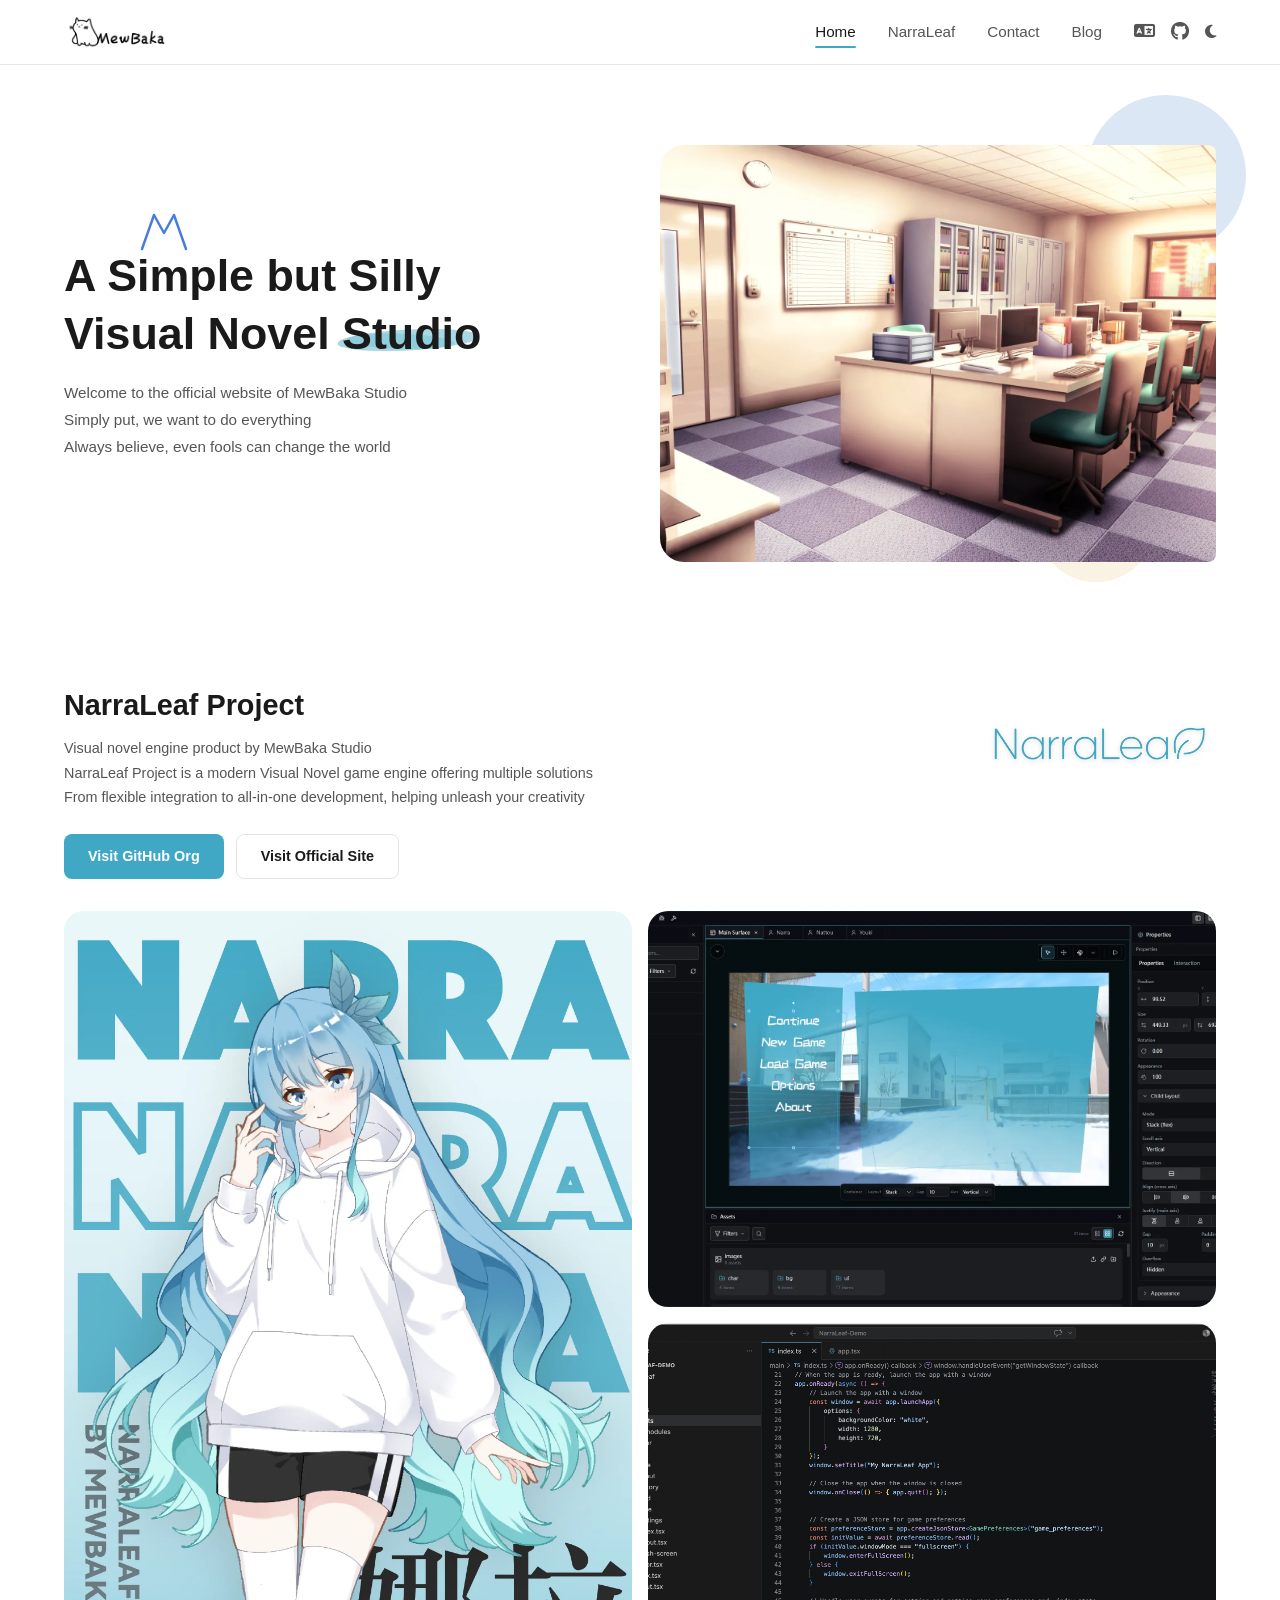
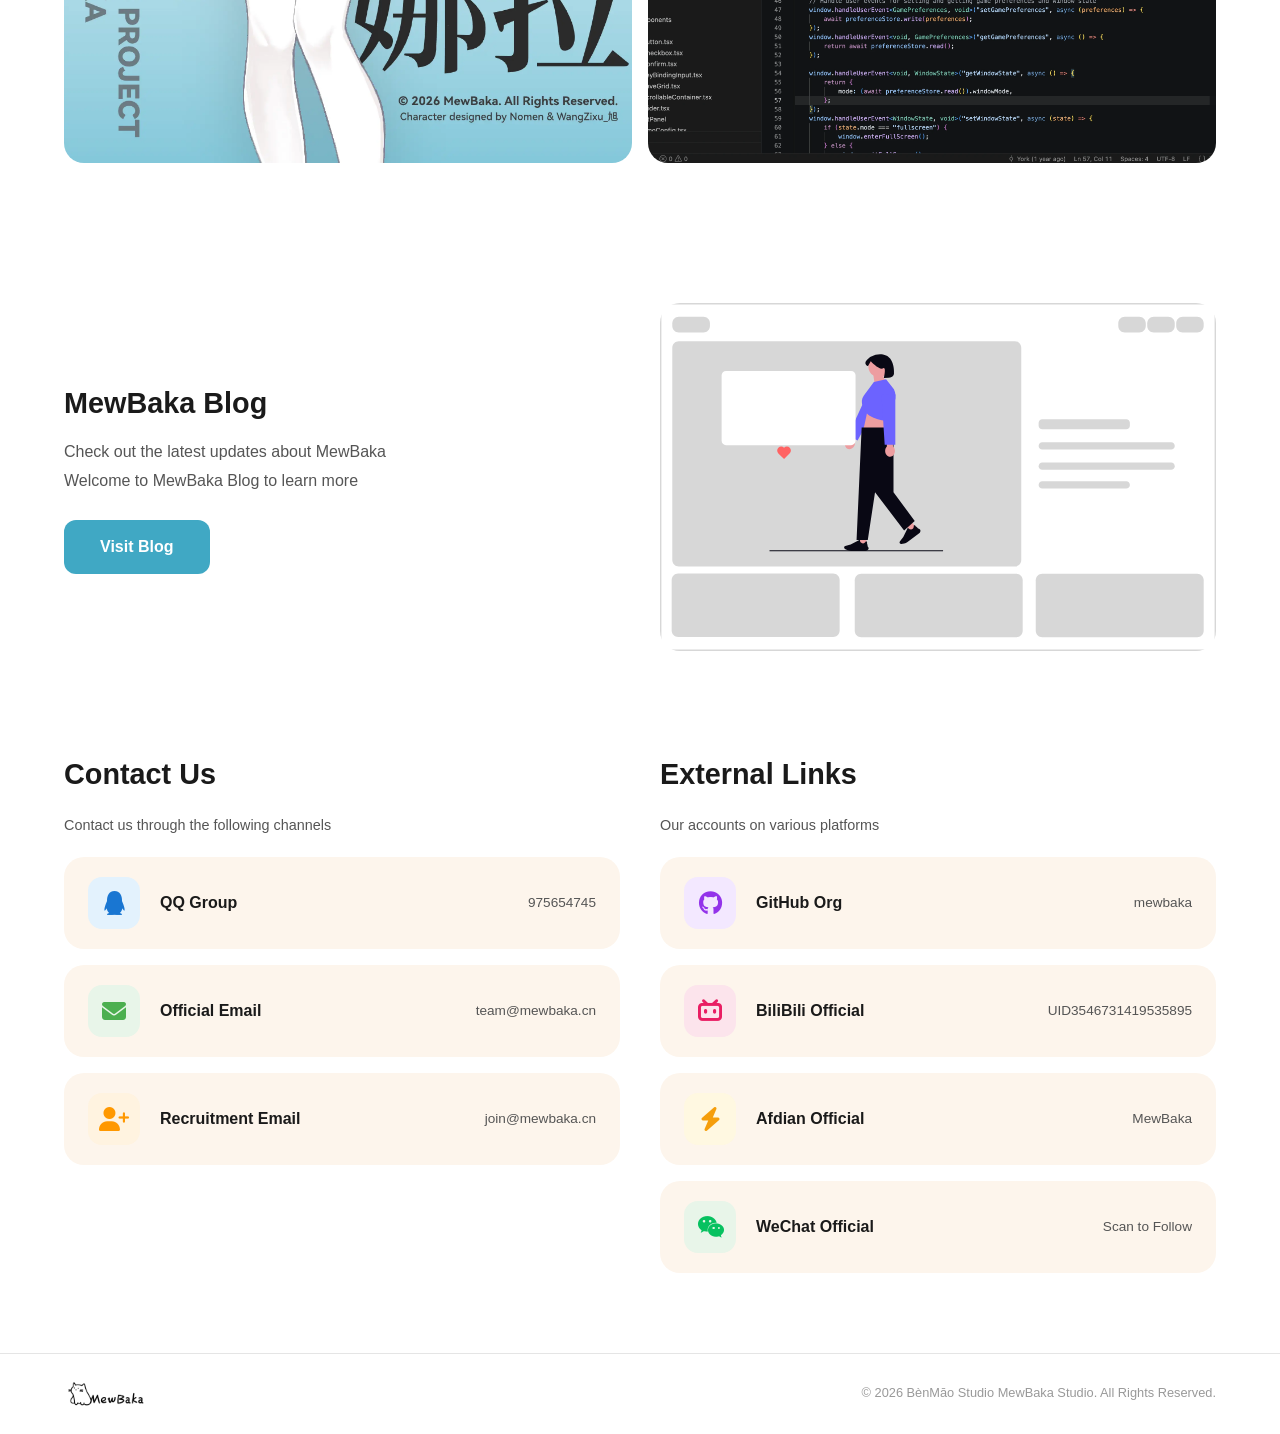
==== index.html @ 48786968 "New Version" ====
<!DOCTYPE html>
<html lang="zh-CN" data-theme="light">
<head>
  <meta charset="UTF-8" />
  <meta name="viewport" content="width=device-width, initial-scale=1.0" />
  <title>MewBaka 笨猫</title>
  <meta name="description" content="MewBaka 笨猫工作室官方网站 - 视觉小说游戏引擎 NarraLeaf Project 开发者，致力于创造有趣的视觉小说体验" />
  <meta name="keywords" content="MewBaka,笨猫,视觉小说,NarraLeaf,Visual Novel,游戏引擎,独立游戏" />
  <meta name="author" content="MewBaka" />
  <meta name="robots" content="index, follow" />
  <meta name="theme-color" content="#40A8C4" />
  <link rel="canonical" href="https://mewbaka.cn/" />
  <link rel="alternate" hreflang="zh-CN" href="https://mewbaka.cn/" />
  <link rel="alternate" hreflang="en" href="https://mewbaka.cn/en/" />
  <link rel="alternate" hreflang="ja" href="https://mewbaka.cn/ja/" />
  <link rel="alternate" hreflang="x-default" href="https://mewbaka.cn/" />
  <meta property="og:type" content="website" />
  <meta property="og:title" content="MewBaka 笨猫" />
  <meta property="og:description" content="MewBaka 笨猫工作室官方网站 - 视觉小说游戏引擎 NarraLeaf Project 开发者" />
  <meta property="og:url" content="https://mewbaka.cn/" />
  <meta property="og:site_name" content="MewBaka" />
  <meta property="og:locale" content="zh_CN" />
  <meta name="twitter:card" content="summary" />
  <meta name="twitter:title" content="MewBaka 笨猫" />
  <meta name="twitter:description" content="MewBaka 笨猫工作室官方网站 - 视觉小说游戏引擎 NarraLeaf Project 开发者" />
  <link rel="icon" href="favicon.ico" />
  <link rel="preload" href="assets/images/logo/dark.webp" as="image" />
  <link rel="stylesheet" href="https://cdnjs.cloudflare.com/ajax/libs/font-awesome/6.5.1/css/all.min.css" />
  <link href="https://fonts.cdnfonts.com/css/harmonyos-sans" rel="stylesheet" />
  <link rel="stylesheet" href="assets/css/style.css" />
  <script type="application/ld+json" id="ldJson">
  {
    "@context": "https://schema.org",
    "@type": "Organization",
    "name": "MewBaka 笨猫",
    "url": "https://mewbaka.cn",
    "logo": "https://mewbaka.cn/assets/images/logo/light.webp",
    "description": "视觉小说游戏引擎 NarraLeaf Project 开发者",
    "sameAs": [
      "https://github.com/mewbaka",
      "https://github.com/narraleaf",
      "https://space.bilibili.com/3546731419535895",
      "https://afdian.com/a/MewBaka"
    ]
  }
  </script>
</head>
<body>
<a href="#main" class="skip-link" data-i18n="skipLink">跳转到内容</a>

<header>
  <div class="container header-inner">
    <a href="/" class="logo">
      <img class="logo-img light-logo" src="assets/images/logo/dark.webp" alt="MewBaka Logo" />
      <img class="logo-img dark-logo" src="assets/images/logo/light.webp" alt="MewBaka Logo" />
    </a>
    <div class="header-right">
      <div class="nav-links" id="navLinks">
        <a href="#hero" class="active" data-i18n="navHome">主页</a>
        <a href="#narraleaf" data-i18n="navNarraLeaf">NarraLeaf</a>
        <a href="#contact" data-i18n="navContact">联系我们</a>
        <a href="https://blog.mewbaka.cn" target="_blank" rel="noopener noreferrer" data-i18n="navBlog">博客</a>
        <div class="nav-actions">
          <div class="lang-wrapper">
            <button class="lang-toggle" id="langToggle" data-i18n-aria="langLabel" aria-label="切换语言"><i class="fas fa-language"></i></button>
            <div class="lang-dropdown" id="langDropdown">
              <button data-lang="zh-CN" class="lang-option active">中文</button>
              <button data-lang="en" class="lang-option">English</button>
              <button data-lang="ja" class="lang-option">日本語</button>
            </div>
          </div>
          <a href="https://github.com/mewbaka" target="_blank" rel="noopener noreferrer" class="nav-icon" aria-label="GitHub"><i class="fab fa-github"></i></a>
          <button class="theme-toggle" id="themeToggle" data-i18n-aria="themeLabel" aria-label="切换主题">
            <i class="fas fa-moon"></i>
            <i class="fas fa-sun"></i>
          </button>
        </div>
      </div>
      <button class="hamburger" id="hamburger" data-i18n-aria="menuLabel" aria-label="菜单">
        <span></span><span></span><span></span>
      </button>
    </div>
  </div>
</header>

<main id="main">

<section class="hero" id="hero">
  <div class="container">
    <div class="hero-grid">
      <div class="hero-text">
        <h1 class="doodle" data-i18n="heroTitle">简单又笨蛋的<br/>视觉小说工作室</h1>
        <div class="doodle-deco">
          <span class="deco-zigzag"></span>
        </div>
        <p data-i18n="heroDesc">欢迎来到 MewBaka 笨猫 工作室的官方网站<br/>简单来讲，我们是一个什么都想做的工作室<br/>总要相信，笨蛋也能改变世界</p>
      </div>
      <div class="hero-image">
        <div class="hero-blob-blue"></div>
        <div class="hero-blob-beige"></div>
        <img src="assets/images/banner.webp" alt="MewBaka 工作室" fetchpriority="high" />
      </div>
    </div>
  </div>
</section>

<section class="narraleaf" id="narraleaf">
  <div class="container">
    <div class="section-header">
      <div class="section-header-text">
        <h2>NarraLeaf Project</h2>
        <p data-i18n="narraleafDesc">MewBaka 工作室旗下视觉小说引擎产品<br>NarraLeaf Project 是一款现代视觉小说（Visual Novel）游戏引擎，提供多种解决方案<br/>从灵活集成到一体化开发，帮助释放你的创造力</p>
      </div>
      <img src="assets/images/narraleaf/logo.webp" alt="NarraLeaf Logo" class="narraleaf-logo" />
    </div>
    <div class="btn-group">
      <a href="https://github.com/narraleaf" target="_blank" rel="noopener noreferrer" class="btn btn-primary" data-i18n="narraleafGitBtn"><i class="fab fa-github"></i> 前往 GitHub 组织</a>
      <a href="https://narraleaf.com" target="_blank" rel="noopener noreferrer" class="btn btn-outline" data-i18n="narraleafSiteBtn">前往官方网站</a>
    </div>
    <div class="narraleaf-grid">
      <div class="img-large">
        <img src="assets/images/narraleaf/img1.webp" alt="NarraLeaf 角色" loading="lazy" />
      </div>
      <div class="img-small">
        <img src="assets/images/narraleaf/img2.webp" alt="NarraLeaf 编辑器" loading="lazy" />
      </div>
      <div class="img-small">
        <img src="assets/images/narraleaf/img3.webp" alt="NarraLeaf Studio" loading="lazy" />
      </div>
    </div>
  </div>
</section>

<section class="blog" id="blog">
  <div class="container">
    <div class="blog-grid">
      <div class="blog-text">
        <h2>MewBaka Blog</h2>
        <p class="blog-desc" data-i18n="blogDesc">查看最新动态，了解 MewBaka 的事情<br/>欢迎访问 MewBaka Blog 查看更多</p>
        <a href="https://blog.mewbaka.cn" target="_blank" rel="noopener noreferrer" class="btn btn-primary blog-btn" data-i18n="blogBtn">前往 Blog</a>
      </div>
      <div class="blog-image">
        <img src="assets/images/blog.svg" alt="MewBaka Blog" loading="lazy" />
      </div>
    </div>
  </div>
</section>

<section class="contact-social" id="contact">
  <div class="container">
    <div class="cs-grid">
      <div class="cs-column">
        <h2 class="cs-heading" data-i18n="contactTitle">联系我们</h2>
        <p class="cs-sub" data-i18n="contactSub">通过以下渠道即可联系我们</p>
        <a href="https://qm.qq.com/q/kIqDMi6DTy" target="_blank" rel="noopener noreferrer" class="cs-card">
          <div class="cs-icon qq"><i class="fab fa-qq"></i></div>
          <div class="cs-info">
            <span class="cs-name" data-i18n="qqName">QQ 交流总群</span>
            <span class="cs-detail">975654745</span>
          </div>
        </a>
        <a href="mailto:team@mewbaka.cn" class="cs-card">
          <div class="cs-icon email"><i class="fas fa-envelope"></i></div>
          <div class="cs-info">
            <span class="cs-name" data-i18n="emailName">官方邮箱</span>
            <span class="cs-detail">team@mewbaka.cn</span>
          </div>
        </a>
        <a href="mailto:join@mewbaka.cn" class="cs-card">
          <div class="cs-icon recruit"><i class="fas fa-user-plus"></i></div>
          <div class="cs-info">
            <span class="cs-name" data-i18n="recruitName">招募联系邮箱</span>
            <span class="cs-detail">join@mewbaka.cn</span>
          </div>
        </a>
      </div>
      <div class="cs-column">
        <h2 class="cs-heading" data-i18n="externalTitle">外部链接</h2>
        <p class="cs-sub" data-i18n="externalSub">工作室在部分网站开设的账号</p>
        <a href="https://github.com/mewbaka" target="_blank" rel="noopener noreferrer" class="cs-card">
          <div class="cs-icon github"><i class="fab fa-github"></i></div>
          <div class="cs-info">
            <span class="cs-name" data-i18n="githubName">GitHub 组织</span>
            <span class="cs-detail">mewbaka</span>
          </div>
        </a>
        <a href="https://space.bilibili.com/3546731419535895" target="_blank" rel="noopener noreferrer" class="cs-card">
          <div class="cs-icon bilibili"><i class="fab fa-bilibili"></i></div>
          <div class="cs-info">
            <span class="cs-name" data-i18n="biliName">BiliBili 官方</span>
            <span class="cs-detail">UID3546731419535895</span>
          </div>
        </a>
        <a href="https://afdian.com/a/MewBaka" target="_blank" rel="noopener noreferrer" class="cs-card">
          <div class="cs-icon afdian"><i class="fas fa-bolt"></i></div>
          <div class="cs-info">
            <span class="cs-name" data-i18n="afdianName">爱发电官方</span>
            <span class="cs-detail">MewBaka</span>
          </div>
        </a>
        <div class="cs-card wechat-card" id="wechatCard">
          <div class="cs-icon wechat"><i class="fab fa-weixin"></i></div>
          <div class="cs-info">
            <span class="cs-name" data-i18n="wechatName">微信公众号</span>
            <span class="cs-detail" data-i18n="wechatSub">扫码关注</span>
          </div>
          <div class="wechat-popup" id="wechatPopup">
            <img src="assets/images/wechat.webp" alt="微信搜一搜 MewBaka笨猫" loading="lazy" />
          </div>
        </div>
      </div>
    </div>
  </div>
</section>

<button class="back-to-top" id="backToTop" data-i18n-aria="backTop" aria-label="回到顶部"><i class="fas fa-arrow-up"></i></button>

</main>

<footer>
  <div class="container footer-inner">
    <div class="footer-logo">
      <img class="light-logo" src="assets/images/logo/dark.webp" alt="MewBaka Logo" />
      <img class="dark-logo" src="assets/images/logo/light.webp" alt="MewBaka Logo" />
    </div>
    <div class="footer-copy" data-i18n="footerCopy">&copy; 2026 笨猫工作室 MewBaka Studio. All Rights Reserved.</div>
  </div>
</footer>

<script src="assets/js/main.js"></script>
</body>
</html>
---- assets/css/style.css ----
*,*::before,*::after{margin:0;padding:0;box-sizing:border-box}
:root{
  --primary:#40A8C4;
  --primary-hover:#3590A8;
  --text:#1a1a1a;
  --text-secondary:#555;
  --bg:#fff;
  --bg-light:#f8f8f8;
  --card-bg:#fdf5ec;
  --border:#e5e5e5;
  --header-bg:rgba(255,255,255,.92);
  --radius:12px;
  --radius-lg:20px;
  --max-w:1200px;
  --font-sans:'HarmonyOS Sans',-apple-system,BlinkMacSystemFont,"Segoe UI","Noto Sans SC","PingFang SC","Microsoft YaHei",sans-serif;
}
[data-theme="dark"]{
  --text:#e8e8e8;
  --text-secondary:#aaa;
  --bg:#111;
  --bg-light:#1a1a1a;
  --card-bg:#1e1e1e;
  --border:#333;
  --header-bg:rgba(17,17,17,.92);
  --primary:#5BBDD4;
  --primary-hover:#4AACC4;
}
html{scroll-behavior:smooth;font-size:16px}
@media(prefers-reduced-motion:reduce){html{scroll-behavior:auto}*{animation-duration:0.01ms!important;transition-duration:0.01ms!important}}
body{font-family:var(--font-sans);font-weight:400;color:var(--text);background:var(--bg);line-height:1.6;-webkit-font-smoothing:antialiased;overflow-x:hidden}
a{text-decoration:none;color:inherit}
img{max-width:100%;display:block}
h1,h2,h3{font-weight:700}
.container{max-width:var(--max-w);margin:0 auto;padding:0 24px}

/* ===== HEADER ===== */
header{position:sticky;top:0;z-index:100;background:var(--header-bg);backdrop-filter:blur(12px);border-bottom:1px solid var(--border)}
.header-inner{display:flex;align-items:center;justify-content:space-between;height:64px}
.logo{display:flex;align-items:center}
.logo img{height:40px;width:auto}
.header-right{display:flex;align-items:center;gap:24px}
.nav-links{display:flex;gap:32px;align-items:center}
.nav-links a{font-size:.95rem;font-weight:500;color:var(--text-secondary);transition:color .2s;position:relative}
.nav-links a:hover,.nav-links a.active{color:var(--text)}
.nav-links a.active::after{content:'';position:absolute;bottom:-4px;left:0;right:0;height:2px;background:var(--primary);border-radius:1px}
.nav-actions{display:flex;align-items:center;gap:16px}
.nav-actions .nav-icon{font-size:1.15rem;color:var(--text-secondary);transition:color .2s}
.nav-actions .nav-icon:hover{color:var(--text)}
.nav-actions .lang-toggle{padding:0;font-size:1.05rem;background:none;border:none;cursor:pointer;color:var(--text-secondary);transition:color .2s;line-height:1}
.nav-actions .lang-toggle:hover{color:var(--text)}
.lang-wrapper{position:relative}
.lang-dropdown{position:absolute;top:calc(100% + 8px);right:0;background:var(--bg);border:1px solid var(--border);border-radius:var(--radius);padding:4px;box-shadow:0 8px 24px rgba(0,0,0,.1);opacity:0;visibility:hidden;transform:translateY(4px);transition:opacity .2s,visibility .2s,transform .2s;z-index:50;min-width:120px}
.lang-dropdown.open{opacity:1;visibility:visible;transform:translateY(0)}
.lang-option{display:block;width:100%;padding:8px 16px;background:none;border:none;cursor:pointer;font-size:.85rem;font-weight:500;color:var(--text-secondary);text-align:left;border-radius:8px;transition:background .15s,color .15s;font-family:var(--font-sans)}
.lang-option:hover{background:var(--bg-light);color:var(--text)}
.lang-option.active{color:var(--text);font-weight:700}
.hamburger{display:none;background:none;border:none;cursor:pointer;padding:4px;flex-direction:column;gap:5px}
.hamburger span{display:block;width:22px;height:2px;background:var(--text);border-radius:2px;transition:transform .3s,opacity .3s}
.hamburger.active span:nth-child(1){transform:translateY(7px) rotate(45deg)}
.hamburger.active span:nth-child(2){opacity:0}
.hamburger.active span:nth-child(3){transform:translateY(-7px) rotate(-45deg)}

/* ===== HERO ===== */
.hero{padding:80px 0 60px;position:relative;overflow:visible}
.hero-grid{display:grid;grid-template-columns:1fr 1fr;gap:40px;align-items:center}
.hero-text{position:relative}
.hero-text h1{font-size:2.8rem;line-height:1.3;font-weight:900;margin-bottom:16px}
.hero-text h1.doodle{position:relative;display:inline-block;z-index:1}
.hero-text h1.doodle::before{content:'';position:absolute;right:0;bottom:2%;width:35%;height:35%;background:url("data:image/svg+xml,%3Csvg xmlns='http://www.w3.org/2000/svg' viewBox='0 0 300 60'%3E%3Cellipse cx='150' cy='30' rx='145' ry='22' fill='%2340A8C4' opacity='.45' transform='rotate(-3 150 30)'/%3E%3Cellipse cx='135' cy='33' rx='110' ry='16' fill='%2340A8C4' opacity='.25' transform='rotate(2 135 33)'/%3E%3C/svg%3E") no-repeat;background-size:100% 100%;z-index:-1}

.doodle-deco{position:absolute;top:0;left:0;width:100%;height:100%;pointer-events:none;z-index:0}
.deco-zigzag{position:absolute;top:-35px;left:70px;width:60px;height:40px;background:url("data:image/svg+xml,%3Csvg xmlns='http://www.w3.org/2000/svg' viewBox='0 0 60 40'%3E%3Cpath d='M8 38L20 4L30 22L40 4L52 38' fill='none' stroke='%234A7DDB' stroke-width='2.5' stroke-linecap='round' stroke-linejoin='round'/%3E%3C/svg%3E") no-repeat center;background-size:contain}
.hero-text p{color:var(--text-secondary);font-size:.95rem;line-height:1.8;font-weight:400}
.hero-image{position:relative}
.hero-image img{width:100%;border-radius:24px 8px 8px 24px;object-fit:cover;aspect-ratio:4/3;transition:transform .4s ease}
.hero-image:hover img{transform:scale(1.03)}
.hero-blob-blue{position:absolute;width:160px;height:160px;background:#C5D8F0;border-radius:50%;top:-50px;right:-30px;opacity:.6;z-index:-1}
.hero-blob-beige{position:absolute;width:120px;height:120px;background:#F5E6C8;border-radius:50%;bottom:-20px;right:60px;opacity:.5;z-index:-1}

/* ===== NARRALEAF SECTION ===== */
.narraleaf{padding:60px 0 80px}
.section-header{display:flex;align-items:center;justify-content:space-between;margin-bottom:24px;flex-wrap:wrap;gap:16px}
.section-header-text h2{font-size:1.8rem;font-weight:900;margin-bottom:8px}
.section-header-text p{color:var(--text-secondary);font-size:.9rem;max-width:680px;line-height:1.7}
.narraleaf-logo{height:64px;object-fit:contain;transition:transform .3s ease}
.narraleaf-logo:hover{transform:scale(1.08)}
.btn-group{display:flex;gap:12px;margin-bottom:32px;flex-wrap:wrap}
.btn{display:inline-flex;align-items:center;gap:8px;padding:10px 24px;border-radius:8px;font-size:.9rem;font-weight:700;transition:all .2s;cursor:pointer;border:none}
.btn-primary{background:var(--primary);color:#fff}
.btn-primary:hover{background:var(--primary-hover)}
.btn-outline{background:transparent;color:var(--text);border:1.5px solid var(--border)}
.btn-outline:hover{border-color:#999}

.narraleaf-grid{display:grid;grid-template-columns:1fr 1fr;grid-template-rows:auto auto;gap:16px}
.narraleaf-grid .img-large{grid-row:1/3;border-radius:var(--radius-lg);overflow:hidden}
.narraleaf-grid .img-large img{width:100%;height:100%;object-fit:cover;transition:transform .4s ease}
.narraleaf-grid .img-large:hover img{transform:scale(1.05)}
.narraleaf-grid .img-small{border-radius:var(--radius-lg);overflow:hidden}
.narraleaf-grid .img-small img{width:100%;height:100%;object-fit:cover;transition:transform .4s ease}
.narraleaf-grid .img-small:hover img{transform:scale(1.05)}

/* ===== BLOG SECTION ===== */
.blog{padding:60px 0}
.blog-grid{display:grid;grid-template-columns:1fr 1fr;gap:40px;align-items:center}
.blog-text{padding-right:40px}
.blog-text h2{font-size:1.8rem;font-weight:900;margin-bottom:12px}
.blog-desc{color:var(--text-secondary);font-size:1rem;line-height:1.8;margin-bottom:24px}
.blog-btn{padding:14px 36px;font-size:1rem;border-radius:12px}
.blog-image img{width:100%;border-radius:var(--radius-lg)}

/* ===== CONTACT & SOCIAL SECTION ===== */
.contact-social{padding:40px 0 80px}
.cs-grid{display:grid;grid-template-columns:1fr 1fr;gap:40px}
.cs-column{display:flex;flex-direction:column;gap:16px}
.cs-heading{font-size:1.8rem;font-weight:900}
.cs-sub{color:var(--text-secondary);font-size:.9rem;margin-bottom:4px}
.cs-card{display:flex;align-items:center;gap:20px;background:var(--card-bg);border-radius:var(--radius-lg);padding:20px 24px;transition:transform .2s,box-shadow .2s;cursor:pointer}
.cs-card:hover{transform:translateY(-2px);box-shadow:0 6px 20px rgba(0,0,0,.06)}
.cs-icon{width:52px;height:52px;border-radius:14px;display:flex;align-items:center;justify-content:center;font-size:1.5rem;flex-shrink:0;transition:transform .3s ease}
.cs-card:hover .cs-icon{transform:scale(1.1) rotate(-5deg)}
.cs-icon.qq{background:#e3f2fd;color:#1976d2}
.cs-icon.email{background:#e8f5e9;color:#4caf50}
.cs-icon.recruit{background:#fff3e0;color:#ff9800}
.cs-icon.github{background:#f3e8ff;color:#9333ea}
.cs-icon.bilibili{background:#fce4ec;color:#e91e63}
.cs-icon.afdian{background:#fff8e1;color:#f59e0b}
.cs-info{display:flex;align-items:center;justify-content:space-between;flex:1;min-width:0}
.cs-name{font-size:1rem;font-weight:700;white-space:nowrap}
.cs-detail{font-size:.85rem;color:var(--text-secondary);white-space:nowrap}
.wechat-card{position:relative;cursor:pointer}
.cs-icon.wechat{background:#e8f5e9;color:#07c160}
.wechat-popup{position:absolute;bottom:calc(100% + 12px);right:0;width:100%;border-radius:var(--radius);overflow:hidden;box-shadow:0 8px 24px rgba(0,0,0,.15);opacity:0;visibility:hidden;transform:translateY(8px);transition:opacity .25s,visibility .25s,transform .25s;pointer-events:none;z-index:10}
.wechat-popup img{width:100%;display:block}
.wechat-card:hover .wechat-popup{opacity:1;visibility:visible;transform:translateY(0)}
.wechat-card.popup-open .wechat-popup{opacity:1;visibility:visible;transform:translateY(0);pointer-events:auto}

/* ===== FOOTER ===== */
footer{border-top:1px solid var(--border);padding:24px 0}
.footer-inner{display:flex;align-items:center;justify-content:space-between}
.footer-logo{display:flex;align-items:center;font-weight:700}
.footer-logo img{height:32px;width:auto}
.footer-copy{font-size:.8rem;color:#999}

/* ===== LOGO THEME SWITCH ===== */
.light-logo{display:block}
.dark-logo{display:none}
[data-theme="dark"] .light-logo{display:none}
[data-theme="dark"] .dark-logo{display:block}

/* ===== THEME TOGGLE ===== */
.theme-toggle{background:none;border:none;cursor:pointer;padding:0;font-size:.95rem;color:var(--text-secondary);transition:color .2s;line-height:1}
.theme-toggle:hover{color:var(--text)}
.theme-toggle .fa-sun{display:none}
[data-theme="dark"] .theme-toggle .fa-moon{display:none}
[data-theme="dark"] .theme-toggle .fa-sun{display:inline}

/* ===== RESPONSIVE ===== */
@media(max-width:768px){
  .hero-grid{grid-template-columns:1fr;text-align:center}
  .hero-text h1{font-size:2rem}
  .hero-blob-blue,.hero-blob-beige{display:none}
  .hero-text h1.doodle::before,.doodle-deco{display:none}
  .section-header{flex-direction:column}
  .narraleaf-logo{order:-1;align-self:flex-start}
  .narraleaf-grid{grid-template-columns:1fr}
  .narraleaf-grid .img-large{grid-row:auto}
  .blog-grid{grid-template-columns:1fr}
  .blog-text{padding-right:0;text-align:center}
  .blog-btn{margin:0 auto}
  .blog-image{order:-1}
  .cs-grid{grid-template-columns:1fr}
  .header-inner{height:56px}
  .logo img{height:28px}
  .hamburger{display:flex}
  .nav-links{display:none;position:absolute;top:56px;left:0;right:0;flex-direction:column;gap:0;background:var(--header-bg);backdrop-filter:blur(12px);border-bottom:1px solid var(--border);padding:8px 0}
  .nav-links.open{display:flex}
  .nav-links a{padding:12px 24px;font-size:.95rem;border-bottom:1px solid var(--border)}
  .nav-links a:last-of-type{border-bottom:none}
  .nav-links a.active::after{display:none}
  .nav-actions{padding:8px 24px 4px;gap:16px;justify-content:flex-start}
  .nav-actions .nav-icon{font-size:1.3rem}
  .nav-actions .theme-toggle{font-size:1.1rem}
  .nav-actions .lang-toggle{font-size:1.2rem}
  .logo img{height:36px}
  .footer-inner{flex-direction:column;gap:12px;text-align:center}
  .footer-logo{justify-content:center}
}
@media(max-width:480px){
  .hero-text h1{font-size:1.6rem}
  .header-inner{padding:0 12px}
  .container{padding:0 12px}
  .cs-card{padding:16px}
  .cs-icon{width:44px;height:44px;font-size:1.3rem}
}

/* ===== THEME TRANSITION ===== */
body,.header-inner,.card,.btn,.nav-links a,.theme-toggle{transition:background .3s,color .3s,border-color .3s,box-shadow .3s}

/* ===== SELECTION ===== */
::selection{background:rgba(64,168,196,.25);color:inherit}

/* ===== SKIP LINK ===== */
.skip-link{position:absolute;top:-100%;left:16px;background:var(--primary);color:#fff;padding:8px 16px;border-radius:0 0 8px 8px;font-size:.85rem;font-weight:600;z-index:999;transition:top .2s}
.skip-link:focus{top:0}

/* ===== BACK TO TOP ===== */
.back-to-top{position:fixed;bottom:32px;right:32px;width:44px;height:44px;border-radius:50%;background:var(--primary);color:#fff;border:none;cursor:pointer;font-size:1rem;display:flex;align-items:center;justify-content:center;opacity:0;visibility:hidden;transform:translateY(12px);transition:opacity .3s,visibility .3s,transform .3s,background .2s;z-index:90;box-shadow:0 4px 12px rgba(0,0,0,.15)}
.back-to-top.visible{opacity:1;visibility:visible;transform:translateY(0)}
.back-to-top:hover{background:var(--primary-hover)}
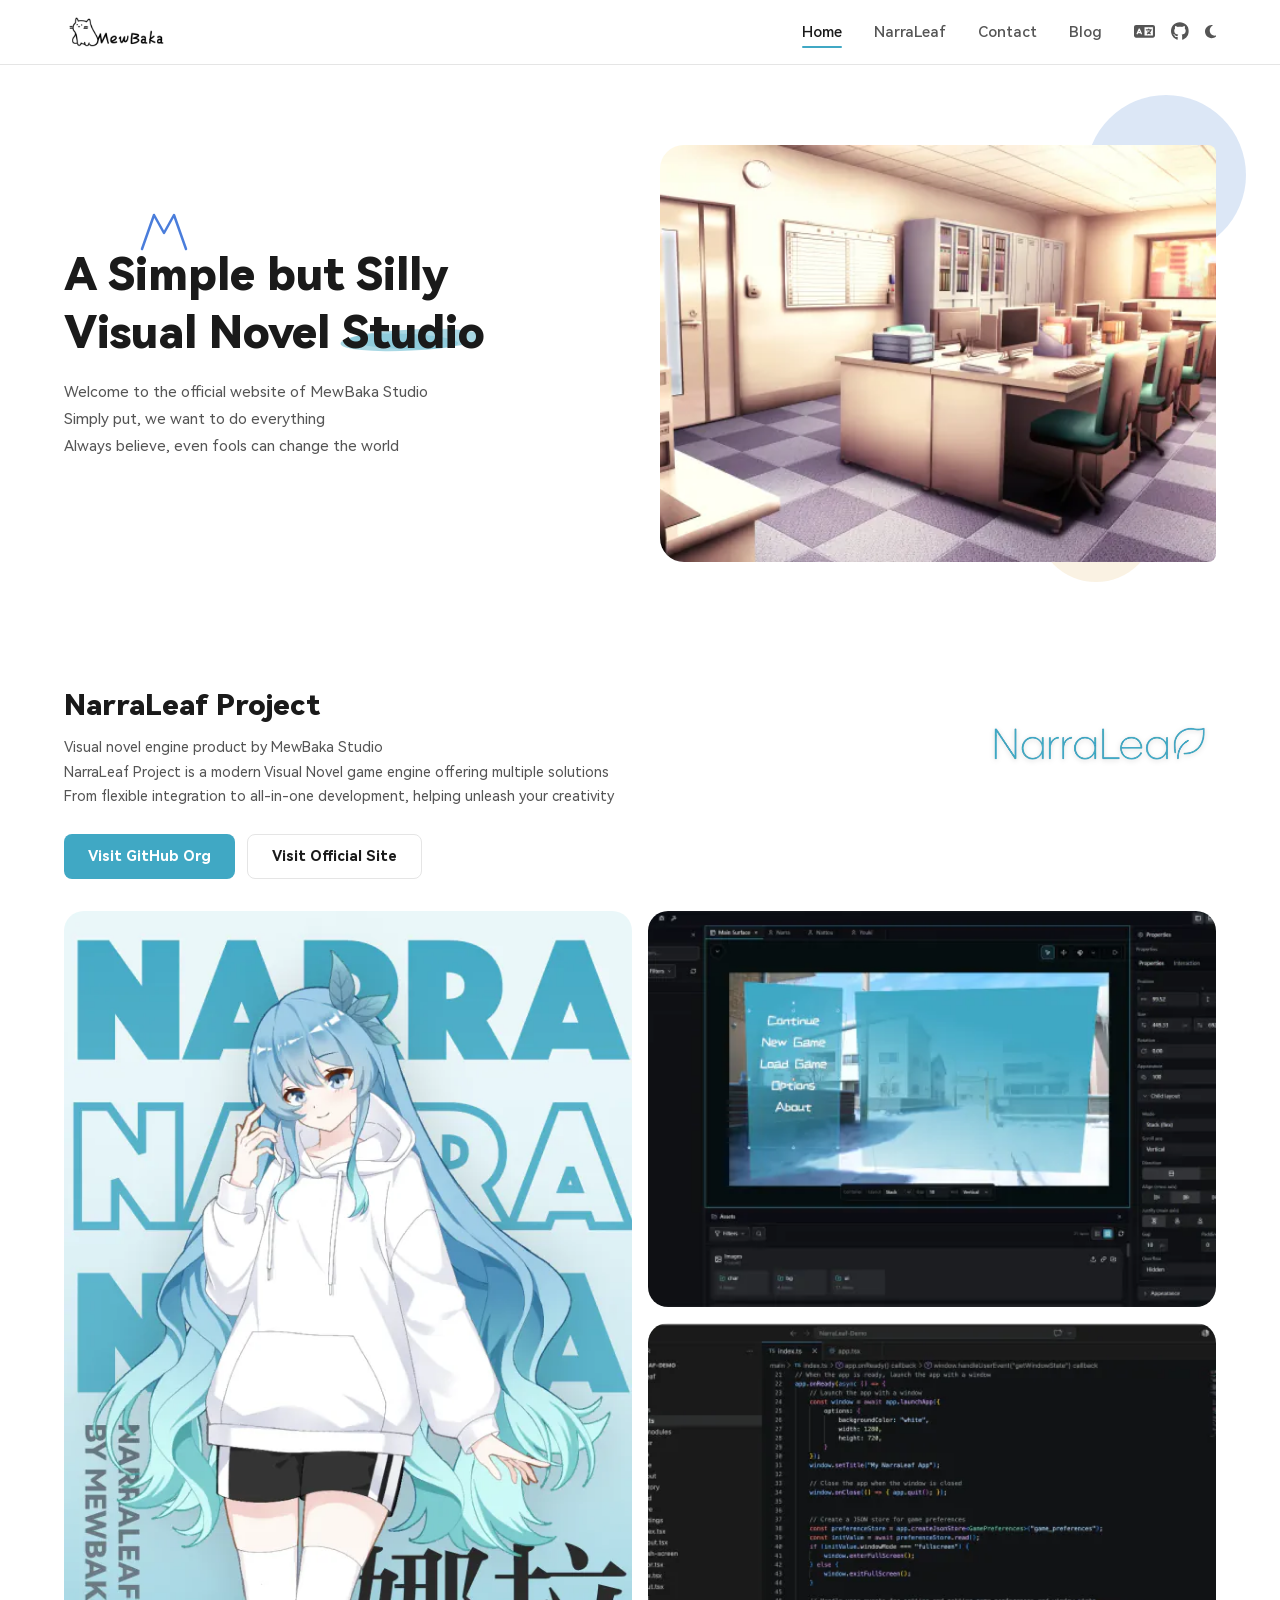
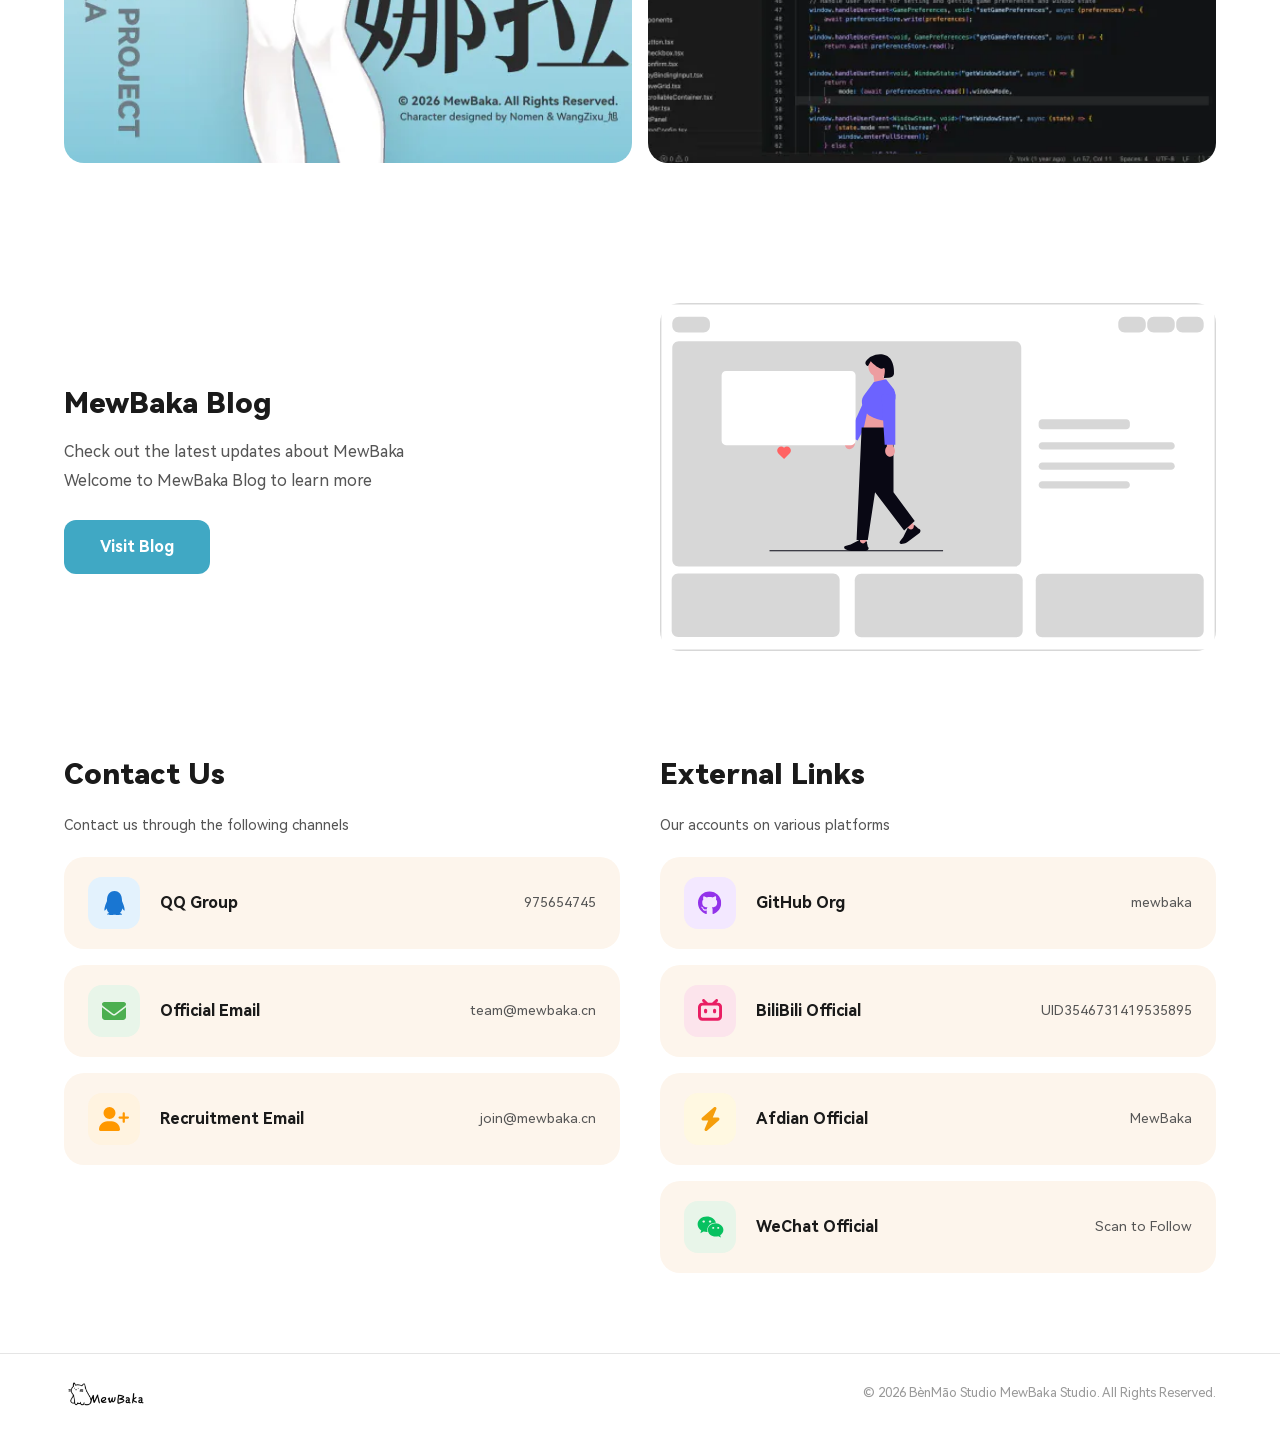
==== commit d791ea5c: "Optimize page load performance 移除全部第三方资源，页面现在只从自己的域名加载。  字体与图标： - Font Awesome 整包（19.3 KB CSS + 269 " ====
--- a/index.html
+++ b/index.html
@@ -9,6 +9,7 @@
   <meta name="author" content="MewBaka" />
   <meta name="robots" content="index, follow" />
   <meta name="theme-color" content="#40A8C4" />
+  <meta name="color-scheme" content="light dark" />
   <link rel="canonical" href="https://mewbaka.cn/" />
   <link rel="alternate" hreflang="zh-CN" href="https://mewbaka.cn/" />
   <link rel="alternate" hreflang="en" href="https://mewbaka.cn/en/" />
@@ -24,10 +25,23 @@
   <meta name="twitter:title" content="MewBaka 笨猫" />
   <meta name="twitter:description" content="MewBaka 笨猫工作室官方网站 - 视觉小说游戏引擎 NarraLeaf Project 开发者" />
   <link rel="icon" href="favicon.ico" />
-  <link rel="preload" href="assets/images/logo/dark.webp" as="image" />
-  <link rel="stylesheet" href="https://cdnjs.cloudflare.com/ajax/libs/font-awesome/6.5.1/css/all.min.css" />
-  <link href="https://fonts.cdnfonts.com/css/harmonyos-sans" rel="stylesheet" />
+
+  <!-- 在首屏绘制前确定主题，避免深色模式白屏闪烁 -->
+  <script>
+    (function () {
+      try {
+        var t = localStorage.getItem('theme');
+        if (!t) t = window.matchMedia('(prefers-color-scheme: dark)').matches ? 'dark' : 'light';
+        document.documentElement.setAttribute('data-theme', t);
+      } catch (e) {}
+    })();
+  </script>
+
+  <link rel="preload" href="assets/fonts/harmonyos-sans-400.woff2" as="font" type="font/woff2" crossorigin />
+  <link rel="preload" href="assets/fonts/harmonyos-sans-900.woff2" as="font" type="font/woff2" crossorigin />
   <link rel="stylesheet" href="assets/css/style.css" />
+  <script src="assets/js/main.js" defer></script>
+
   <script type="application/ld+json" id="ldJson">
   {
     "@context": "https://schema.org",
@@ -46,13 +60,15 @@
   </script>
 </head>
 <body>
+<svg xmlns="http://www.w3.org/2000/svg" class="svg-sprite" aria-hidden="true"><symbol id="i-github" viewBox="0 0 496 512"><path d="M165.9 397.4c0 2-2.3 3.6-5.2 3.6-3.3.3-5.6-1.3-5.6-3.6 0-2 2.3-3.6 5.2-3.6 3-.3 5.6 1.3 5.6 3.6zm-31.1-4.5c-.7 2 1.3 4.3 4.3 4.9 2.6 1 5.6 0 6.2-2s-1.3-4.3-4.3-5.2c-2.6-.7-5.5.3-6.2 2.3zm44.2-1.7c-2.9.7-4.9 2.6-4.6 4.9.3 2 2.9 3.3 5.9 2.6 2.9-.7 4.9-2.6 4.6-4.6-.3-1.9-3-3.2-5.9-2.9zM244.8 8C106.1 8 0 113.3 0 252c0 110.9 69.8 205.8 169.5 239.2 12.8 2.3 17.3-5.6 17.3-12.1 0-6.2-.3-40.4-.3-61.4 0 0-70 15-84.7-29.8 0 0-11.4-29.1-27.8-36.6 0 0-22.9-15.7 1.6-15.4 0 0 24.9 2 38.6 25.8 21.9 38.6 58.6 27.5 72.9 20.9 2.3-16 8.8-27.1 16-33.7-55.9-6.2-112.3-14.3-112.3-110.5 0-27.5 7.6-41.3 23.6-58.9-2.6-6.5-11.1-33.3 2.6-67.9 20.9-6.5 69 27 69 27 20-5.6 41.5-8.5 62.8-8.5s42.8 2.9 62.8 8.5c0 0 48.1-33.6 69-27 13.7 34.7 5.2 61.4 2.6 67.9 16 17.7 25.8 31.5 25.8 58.9 0 96.5-58.9 104.2-114.8 110.5 9.2 7.9 17 22.9 17 46.4 0 33.7-.3 75.4-.3 83.6 0 6.5 4.6 14.4 17.3 12.1C428.2 457.8 496 362.9 496 252 496 113.3 383.5 8 244.8 8zM97.2 352.9c-1.3 1-1 3.3.7 5.2 1.6 1.6 3.9 2.3 5.2 1 1.3-1 1-3.3-.7-5.2-1.6-1.6-3.9-2.3-5.2-1zm-10.8-8.1c-.7 1.3.3 2.9 2.3 3.9 1.6 1 3.6.7 4.3-.7.7-1.3-.3-2.9-2.3-3.9-2-.6-3.6-.3-4.3.7zm32.4 35.6c-1.6 1.3-1 4.3 1.3 6.2 2.3 2.3 5.2 2.6 6.5 1 1.3-1.3.7-4.3-1.3-6.2-2.2-2.3-5.2-2.6-6.5-1zm-11.4-14.7c-1.6 1-1.6 3.6 0 5.9 1.6 2.3 4.3 3.3 5.6 2.3 1.6-1.3 1.6-3.9 0-6.2-1.4-2.3-4-3.3-5.6-2z"/></symbol><symbol id="i-qq" viewBox="0 0 448 512"><path d="M433.754 420.445c-11.526 1.393-44.86-52.741-44.86-52.741 0 31.345-16.136 72.247-51.051 101.786 16.842 5.192 54.843 19.167 45.803 34.421-7.316 12.343-125.51 7.881-159.632 4.037-34.122 3.844-152.316 8.306-159.632-4.037-9.045-15.25 28.918-29.214 45.783-34.415-34.92-29.539-51.059-70.445-51.059-101.792 0 0-33.334 54.134-44.859 52.741-5.37-.65-12.424-29.644 9.347-99.704 10.261-33.024 21.995-60.478 40.144-105.779C60.683 98.063 108.982.006 224 0c113.737.006 163.156 96.133 160.264 214.963 18.118 45.223 29.912 72.85 40.144 105.778 21.768 70.06 14.716 99.053 9.346 99.704z"/></symbol><symbol id="i-bilibili" viewBox="0 0 512 512"><path d="M488.6 104.1C505.3 122.2 513 143.8 511.9 169.8V372.2C511.5 398.6 502.7 420.3 485.4 437.3C468.2 454.3 446.3 463.2 419.9 464H92.02C65.57 463.2 43.81 454.2 26.74 436.8C9.682 419.4 .7667 396.5 0 368.2V169.8C.7667 143.8 9.682 122.2 26.74 104.1C43.81 87.75 65.57 78.77 92.02 78H121.4L96.05 52.19C90.3 46.46 87.42 39.19 87.42 30.4C87.42 21.6 90.3 14.34 96.05 8.603C101.8 2.868 109.1 0 117.9 0C126.7 0 134 2.868 139.8 8.603L213.1 78H301.1L375.6 8.603C381.7 2.868 389.2 0 398 0C406.8 0 414.1 2.868 419.9 8.603C425.6 14.34 428.5 21.6 428.5 30.4C428.5 39.19 425.6 46.46 419.9 52.19L394.6 78L423.9 78C450.3 78.77 471.9 87.75 488.6 104.1H488.6zM449.8 173.8C449.4 164.2 446.1 156.4 439.1 150.3C433.9 144.2 425.1 140.9 416.4 140.5H96.05C86.46 140.9 78.6 144.2 72.47 150.3C66.33 156.4 63.07 164.2 62.69 173.8V368.2C62.69 377.4 65.95 385.2 72.47 391.7C78.99 398.2 86.85 401.5 96.05 401.5H416.4C425.6 401.5 433.4 398.2 439.7 391.7C446 385.2 449.4 377.4 449.8 368.2L449.8 173.8zM185.5 216.5C191.8 222.8 195.2 230.6 195.6 239.7V273C195.2 282.2 191.9 289.9 185.8 296.2C179.6 302.5 171.8 305.7 162.2 305.7C152.6 305.7 144.7 302.5 138.6 296.2C132.5 289.9 129.2 282.2 128.8 273V239.7C129.2 230.6 132.6 222.8 138.9 216.5C145.2 210.2 152.1 206.9 162.2 206.5C171.4 206.9 179.2 210.2 185.5 216.5H185.5zM377 216.5C383.3 222.8 386.7 230.6 387.1 239.7V273C386.7 282.2 383.4 289.9 377.3 296.2C371.2 302.5 363.3 305.7 353.7 305.7C344.1 305.7 336.3 302.5 330.1 296.2C323.1 289.9 320.7 282.2 320.4 273V239.7C320.7 230.6 324.1 222.8 330.4 216.5C336.7 210.2 344.5 206.9 353.7 206.5C362.9 206.9 370.7 210.2 377 216.5H377z"/></symbol><symbol id="i-weixin" viewBox="0 0 576 512"><path d="M385.2 167.6c6.4 0 12.6.3 18.8 1.1C387.4 90.3 303.3 32 207.7 32 100.5 32 13 104.8 13 197.4c0 53.4 29.3 97.5 77.9 131.6l-19.3 58.6 68-34.1c24.4 4.8 43.8 9.7 68.2 9.7 6.2 0 12.1-.3 18.3-.8-4-12.9-6.2-26.6-6.2-40.8-.1-84.9 72.9-154 165.3-154zm-104.5-52.9c14.5 0 24.2 9.7 24.2 24.4 0 14.5-9.7 24.2-24.2 24.2-14.8 0-29.3-9.7-29.3-24.2.1-14.7 14.6-24.4 29.3-24.4zm-136.4 48.6c-14.5 0-29.3-9.7-29.3-24.2 0-14.8 14.8-24.4 29.3-24.4 14.8 0 24.4 9.7 24.4 24.4 0 14.6-9.6 24.2-24.4 24.2zM563 319.4c0-77.9-77.9-141.3-165.4-141.3-92.7 0-165.4 63.4-165.4 141.3S305 460.7 397.6 460.7c19.3 0 38.9-5.1 58.6-9.9l53.4 29.3-14.8-48.6C534 402.1 563 363.2 563 319.4zm-219.1-24.5c-9.7 0-19.3-9.7-19.3-19.6 0-9.7 9.7-19.3 19.3-19.3 14.8 0 24.4 9.7 24.4 19.3 0 10-9.7 19.6-24.4 19.6zm107.1 0c-9.7 0-19.3-9.7-19.3-19.6 0-9.7 9.7-19.3 19.3-19.3 14.5 0 24.4 9.7 24.4 19.3.1 10-9.9 19.6-24.4 19.6z"/></symbol><symbol id="i-language" viewBox="0 0 640 512"><path d="M0 128C0 92.7 28.7 64 64 64H256h48 16H576c35.3 0 64 28.7 64 64V384c0 35.3-28.7 64-64 64H320 304 256 64c-35.3 0-64-28.7-64-64V128zm320 0V384H576V128H320zM178.3 175.9c-3.2-7.2-10.4-11.9-18.3-11.9s-15.1 4.7-18.3 11.9l-64 144c-4.5 10.1 .1 21.9 10.2 26.4s21.9-.1 26.4-10.2l8.9-20.1h73.6l8.9 20.1c4.5 10.1 16.3 14.6 26.4 10.2s14.6-16.3 10.2-26.4l-64-144zM160 233.2L179 276H141l19-42.8zM448 164c11 0 20 9 20 20v4h44 16c11 0 20 9 20 20s-9 20-20 20h-2l-1.6 4.5c-8.9 24.4-22.4 46.6-39.6 65.4c.9 .6 1.8 1.1 2.7 1.6l18.9 11.3c9.5 5.7 12.5 18 6.9 27.4s-18 12.5-27.4 6.9l-18.9-11.3c-4.5-2.7-8.8-5.5-13.1-8.5c-10.6 7.5-21.9 14-34 19.4l-3.6 1.6c-10.1 4.5-21.9-.1-26.4-10.2s.1-21.9 10.2-26.4l3.6-1.6c6.4-2.9 12.6-6.1 18.5-9.8l-12.2-12.2c-7.8-7.8-7.8-20.5 0-28.3s20.5-7.8 28.3 0l14.6 14.6 .5 .5c12.4-13.1 22.5-28.3 29.8-45H448 376c-11 0-20-9-20-20s9-20 20-20h52v-4c0-11 9-20 20-20z"/></symbol><symbol id="i-envelope" viewBox="0 0 512 512"><path d="M48 64C21.5 64 0 85.5 0 112c0 15.1 7.1 29.3 19.2 38.4L236.8 313.6c11.4 8.5 27 8.5 38.4 0L492.8 150.4c12.1-9.1 19.2-23.3 19.2-38.4c0-26.5-21.5-48-48-48H48zM0 176V384c0 35.3 28.7 64 64 64H448c35.3 0 64-28.7 64-64V176L294.4 339.2c-22.8 17.1-54 17.1-76.8 0L0 176z"/></symbol><symbol id="i-user-plus" viewBox="0 0 640 512"><path d="M96 128a128 128 0 1 1 256 0A128 128 0 1 1 96 128zM0 482.3C0 383.8 79.8 304 178.3 304h91.4C368.2 304 448 383.8 448 482.3c0 16.4-13.3 29.7-29.7 29.7H29.7C13.3 512 0 498.7 0 482.3zM504 312V248H440c-13.3 0-24-10.7-24-24s10.7-24 24-24h64V136c0-13.3 10.7-24 24-24s24 10.7 24 24v64h64c13.3 0 24 10.7 24 24s-10.7 24-24 24H552v64c0 13.3-10.7 24-24 24s-24-10.7-24-24z"/></symbol><symbol id="i-bolt" viewBox="0 0 448 512"><path d="M349.4 44.6c5.9-13.7 1.5-29.7-10.6-38.5s-28.6-8-39.9 1.8l-256 224c-10 8.8-13.6 22.9-8.9 35.3S50.7 288 64 288H175.5L98.6 467.4c-5.9 13.7-1.5 29.7 10.6 38.5s28.6 8 39.9-1.8l256-224c10-8.8 13.6-22.9 8.9-35.3s-16.6-20.7-30-20.7H272.5L349.4 44.6z"/></symbol><symbol id="i-arrow-up" viewBox="0 0 384 512"><path d="M214.6 41.4c-12.5-12.5-32.8-12.5-45.3 0l-160 160c-12.5 12.5-12.5 32.8 0 45.3s32.8 12.5 45.3 0L160 141.2V448c0 17.7 14.3 32 32 32s32-14.3 32-32V141.2L329.4 246.6c12.5 12.5 32.8 12.5 45.3 0s12.5-32.8 0-45.3l-160-160z"/></symbol><symbol id="i-moon" viewBox="0 0 384 512"><path d="M223.5 32C100 32 0 132.3 0 256S100 480 223.5 480c60.6 0 115.5-24.2 155.8-63.4c5-4.9 6.3-12.5 3.1-18.7s-10.1-9.7-17-8.5c-9.8 1.7-19.8 2.6-30.1 2.6c-96.9 0-175.5-78.8-175.5-176c0-65.8 36-123.1 89.3-153.3c6.1-3.5 9.2-10.5 7.7-17.3s-7.3-11.9-14.3-12.5c-6.3-.5-12.6-.8-19-.8z"/></symbol><symbol id="i-sun" viewBox="0 0 512 512"><path d="M361.5 1.2c5 2.1 8.6 6.6 9.6 11.9L391 121l107.9 19.8c5.3 1 9.8 4.6 11.9 9.6s1.5 10.7-1.6 15.2L446.9 256l62.3 90.3c3.1 4.5 3.7 10.2 1.6 15.2s-6.6 8.6-11.9 9.6L391 391 371.1 498.9c-1 5.3-4.6 9.8-9.6 11.9s-10.7 1.5-15.2-1.6L256 446.9l-90.3 62.3c-4.5 3.1-10.2 3.7-15.2 1.6s-8.6-6.6-9.6-11.9L121 391 13.1 371.1c-5.3-1-9.8-4.6-11.9-9.6s-1.5-10.7 1.6-15.2L65.1 256 2.8 165.7c-3.1-4.5-3.7-10.2-1.6-15.2s6.6-8.6 11.9-9.6L121 121 140.9 13.1c1-5.3 4.6-9.8 9.6-11.9s10.7-1.5 15.2 1.6L256 65.1 346.3 2.8c4.5-3.1 10.2-3.7 15.2-1.6zM160 256a96 96 0 1 1 192 0 96 96 0 1 1 -192 0zm224 0a128 128 0 1 0 -256 0 128 128 0 1 0 256 0z"/></symbol></svg>
+
 <a href="#main" class="skip-link" data-i18n="skipLink">跳转到内容</a>
 
 <header>
   <div class="container header-inner">
     <a href="/" class="logo">
-      <img class="logo-img light-logo" src="assets/images/logo/dark.webp" alt="MewBaka Logo" />
-      <img class="logo-img dark-logo" src="assets/images/logo/light.webp" alt="MewBaka Logo" />
+      <img class="logo-img light-logo" src="assets/images/logo/dark-280.webp" width="280" height="111" alt="MewBaka Logo" />
+      <img class="logo-img dark-logo" src="assets/images/logo/light-280.webp" width="280" height="111" alt="MewBaka Logo" />
     </a>
     <div class="header-right">
       <div class="nav-links" id="navLinks">
@@ -62,17 +78,17 @@
         <a href="https://blog.mewbaka.cn" target="_blank" rel="noopener noreferrer" data-i18n="navBlog">博客</a>
         <div class="nav-actions">
           <div class="lang-wrapper">
-            <button class="lang-toggle" id="langToggle" data-i18n-aria="langLabel" aria-label="切换语言"><i class="fas fa-language"></i></button>
+            <button class="lang-toggle" id="langToggle" data-i18n-aria="langLabel" aria-label="切换语言"><svg class="icon icon-w125" aria-hidden="true"><use href="#i-language"/></svg></button>
             <div class="lang-dropdown" id="langDropdown">
               <button data-lang="zh-CN" class="lang-option active">中文</button>
               <button data-lang="en" class="lang-option">English</button>
               <button data-lang="ja" class="lang-option">日本語</button>
             </div>
           </div>
-          <a href="https://github.com/mewbaka" target="_blank" rel="noopener noreferrer" class="nav-icon" aria-label="GitHub"><i class="fab fa-github"></i></a>
+          <a href="https://github.com/mewbaka" target="_blank" rel="noopener noreferrer" class="nav-icon" aria-label="GitHub"><svg class="icon icon-w97" aria-hidden="true"><use href="#i-github"/></svg></a>
           <button class="theme-toggle" id="themeToggle" data-i18n-aria="themeLabel" aria-label="切换主题">
-            <i class="fas fa-moon"></i>
-            <i class="fas fa-sun"></i>
+            <svg class="icon icon-w75 icon-moon" aria-hidden="true"><use href="#i-moon"/></svg>
+            <svg class="icon icon-sun" aria-hidden="true"><use href="#i-sun"/></svg>
           </button>
         </div>
       </div>
@@ -98,7 +114,10 @@
       <div class="hero-image">
         <div class="hero-blob-blue"></div>
         <div class="hero-blob-beige"></div>
-        <img src="assets/images/banner.webp" alt="MewBaka 工作室" fetchpriority="high" />
+        <img src="assets/images/banner-960.webp"
+             srcset="assets/images/banner-640.webp 640w, assets/images/banner-960.webp 960w, assets/images/banner-1280.webp 1280w"
+             sizes="(max-width: 480px) calc(100vw - 24px), (max-width: 768px) calc(100vw - 48px), (max-width: 1200px) calc((100vw - 88px) / 2), 556px"
+             width="1280" height="720" alt="MewBaka 工作室" fetchpriority="high" decoding="async" />
       </div>
     </div>
   </div>
@@ -111,21 +130,30 @@
         <h2>NarraLeaf Project</h2>
         <p data-i18n="narraleafDesc">MewBaka 工作室旗下视觉小说引擎产品<br>NarraLeaf Project 是一款现代视觉小说（Visual Novel）游戏引擎，提供多种解决方案<br/>从灵活集成到一体化开发，帮助释放你的创造力</p>
       </div>
-      <img src="assets/images/narraleaf/logo.webp" alt="NarraLeaf Logo" class="narraleaf-logo" />
+      <img src="assets/images/narraleaf/logo-464.webp" width="460" height="127" alt="NarraLeaf Logo" class="narraleaf-logo" decoding="async" />
     </div>
     <div class="btn-group">
-      <a href="https://github.com/narraleaf" target="_blank" rel="noopener noreferrer" class="btn btn-primary" data-i18n="narraleafGitBtn"><i class="fab fa-github"></i> 前往 GitHub 组织</a>
+      <a href="https://github.com/narraleaf" target="_blank" rel="noopener noreferrer" class="btn btn-primary" data-i18n="narraleafGitBtn"><svg class="icon icon-w97" aria-hidden="true"><use href="#i-github"/></svg> 前往 GitHub 组织</a>
       <a href="https://narraleaf.com" target="_blank" rel="noopener noreferrer" class="btn btn-outline" data-i18n="narraleafSiteBtn">前往官方网站</a>
     </div>
     <div class="narraleaf-grid">
       <div class="img-large">
-        <img src="assets/images/narraleaf/img1.webp" alt="NarraLeaf 角色" loading="lazy" />
+        <img src="assets/images/narraleaf/img1-900.webp"
+             srcset="assets/images/narraleaf/img1-600.webp 600w, assets/images/narraleaf/img1-900.webp 900w, assets/images/narraleaf/img1-1200.webp 1200w"
+             sizes="(max-width: 480px) calc(100vw - 24px), (max-width: 768px) calc(100vw - 48px), (max-width: 1200px) calc((100vw - 64px) / 2), 568px"
+             width="1200" height="1800" alt="NarraLeaf 角色" loading="lazy" decoding="async" />
       </div>
       <div class="img-small">
-        <img src="assets/images/narraleaf/img2.webp" alt="NarraLeaf 编辑器" loading="lazy" />
+        <img src="assets/images/narraleaf/img2-900.webp"
+             srcset="assets/images/narraleaf/img2-600.webp 600w, assets/images/narraleaf/img2-900.webp 900w, assets/images/narraleaf/img2-1200.webp 1200w"
+             sizes="(max-width: 480px) calc(100vw - 24px), (max-width: 768px) calc(100vw - 48px), (max-width: 1200px) calc((100vw - 64px) / 2), 568px"
+             width="1200" height="672" alt="NarraLeaf 编辑器" loading="lazy" decoding="async" />
       </div>
       <div class="img-small">
-        <img src="assets/images/narraleaf/img3.webp" alt="NarraLeaf Studio" loading="lazy" />
+        <img src="assets/images/narraleaf/img3-900.webp"
+             srcset="assets/images/narraleaf/img3-600.webp 600w, assets/images/narraleaf/img3-900.webp 900w, assets/images/narraleaf/img3-1200.webp 1200w"
+             sizes="(max-width: 480px) calc(100vw - 24px), (max-width: 768px) calc(100vw - 48px), (max-width: 1200px) calc((100vw - 64px) / 2), 568px"
+             width="1200" height="764" alt="NarraLeaf Studio" loading="lazy" decoding="async" />
       </div>
     </div>
   </div>
@@ -140,7 +168,7 @@
         <a href="https://blog.mewbaka.cn" target="_blank" rel="noopener noreferrer" class="btn btn-primary blog-btn" data-i18n="blogBtn">前往 Blog</a>
       </div>
       <div class="blog-image">
-        <img src="assets/images/blog.svg" alt="MewBaka Blog" loading="lazy" />
+        <img src="assets/images/blog.svg" width="793" height="498" alt="MewBaka Blog" loading="lazy" decoding="async" />
       </div>
     </div>
   </div>
@@ -153,21 +181,21 @@
         <h2 class="cs-heading" data-i18n="contactTitle">联系我们</h2>
         <p class="cs-sub" data-i18n="contactSub">通过以下渠道即可联系我们</p>
         <a href="https://qm.qq.com/q/kIqDMi6DTy" target="_blank" rel="noopener noreferrer" class="cs-card">
-          <div class="cs-icon qq"><i class="fab fa-qq"></i></div>
+          <div class="cs-icon qq"><svg class="icon icon-w88" aria-hidden="true"><use href="#i-qq"/></svg></div>
           <div class="cs-info">
             <span class="cs-name" data-i18n="qqName">QQ 交流总群</span>
             <span class="cs-detail">975654745</span>
           </div>
         </a>
         <a href="mailto:team@mewbaka.cn" class="cs-card">
-          <div class="cs-icon email"><i class="fas fa-envelope"></i></div>
+          <div class="cs-icon email"><svg class="icon" aria-hidden="true"><use href="#i-envelope"/></svg></div>
           <div class="cs-info">
             <span class="cs-name" data-i18n="emailName">官方邮箱</span>
             <span class="cs-detail">team@mewbaka.cn</span>
           </div>
         </a>
         <a href="mailto:join@mewbaka.cn" class="cs-card">
-          <div class="cs-icon recruit"><i class="fas fa-user-plus"></i></div>
+          <div class="cs-icon recruit"><svg class="icon icon-w125" aria-hidden="true"><use href="#i-user-plus"/></svg></div>
           <div class="cs-info">
             <span class="cs-name" data-i18n="recruitName">招募联系邮箱</span>
             <span class="cs-detail">join@mewbaka.cn</span>
@@ -178,34 +206,37 @@
         <h2 class="cs-heading" data-i18n="externalTitle">外部链接</h2>
         <p class="cs-sub" data-i18n="externalSub">工作室在部分网站开设的账号</p>
         <a href="https://github.com/mewbaka" target="_blank" rel="noopener noreferrer" class="cs-card">
-          <div class="cs-icon github"><i class="fab fa-github"></i></div>
+          <div class="cs-icon github"><svg class="icon icon-w97" aria-hidden="true"><use href="#i-github"/></svg></div>
           <div class="cs-info">
             <span class="cs-name" data-i18n="githubName">GitHub 组织</span>
             <span class="cs-detail">mewbaka</span>
           </div>
         </a>
         <a href="https://space.bilibili.com/3546731419535895" target="_blank" rel="noopener noreferrer" class="cs-card">
-          <div class="cs-icon bilibili"><i class="fab fa-bilibili"></i></div>
+          <div class="cs-icon bilibili"><svg class="icon" aria-hidden="true"><use href="#i-bilibili"/></svg></div>
           <div class="cs-info">
             <span class="cs-name" data-i18n="biliName">BiliBili 官方</span>
             <span class="cs-detail">UID3546731419535895</span>
           </div>
         </a>
         <a href="https://afdian.com/a/MewBaka" target="_blank" rel="noopener noreferrer" class="cs-card">
-          <div class="cs-icon afdian"><i class="fas fa-bolt"></i></div>
+          <div class="cs-icon afdian"><svg class="icon icon-w88" aria-hidden="true"><use href="#i-bolt"/></svg></div>
           <div class="cs-info">
             <span class="cs-name" data-i18n="afdianName">爱发电官方</span>
             <span class="cs-detail">MewBaka</span>
           </div>
         </a>
         <div class="cs-card wechat-card" id="wechatCard">
-          <div class="cs-icon wechat"><i class="fab fa-weixin"></i></div>
+          <div class="cs-icon wechat"><svg class="icon icon-w113" aria-hidden="true"><use href="#i-weixin"/></svg></div>
           <div class="cs-info">
             <span class="cs-name" data-i18n="wechatName">微信公众号</span>
             <span class="cs-detail" data-i18n="wechatSub">扫码关注</span>
           </div>
           <div class="wechat-popup" id="wechatPopup">
-            <img src="assets/images/wechat.webp" alt="微信搜一搜 MewBaka笨猫" loading="lazy" />
+            <img src="assets/images/wechat-560.webp"
+                 srcset="assets/images/wechat-560.webp 560w, assets/images/wechat-1120.webp 1120w"
+                 sizes="(max-width: 480px) calc(100vw - 24px), (max-width: 768px) calc(100vw - 48px), (max-width: 1200px) calc((100vw - 88px) / 2), 556px"
+                 width="1120" height="358" alt="微信搜一搜 MewBaka笨猫" loading="lazy" decoding="async" />
           </div>
         </div>
       </div>
@@ -213,20 +244,19 @@
   </div>
 </section>
 
-<button class="back-to-top" id="backToTop" data-i18n-aria="backTop" aria-label="回到顶部"><i class="fas fa-arrow-up"></i></button>
+<button class="back-to-top" id="backToTop" data-i18n-aria="backTop" aria-label="回到顶部"><svg class="icon icon-w75" aria-hidden="true"><use href="#i-arrow-up"/></svg></button>
 
 </main>
 
 <footer>
   <div class="container footer-inner">
     <div class="footer-logo">
-      <img class="light-logo" src="assets/images/logo/dark.webp" alt="MewBaka Logo" />
-      <img class="dark-logo" src="assets/images/logo/light.webp" alt="MewBaka Logo" />
+      <img class="light-logo" src="assets/images/logo/dark-280.webp" width="280" height="111" alt="MewBaka Logo" decoding="async" />
+      <img class="dark-logo" src="assets/images/logo/light-280.webp" width="280" height="111" alt="MewBaka Logo" decoding="async" />
     </div>
     <div class="footer-copy" data-i18n="footerCopy">&copy; 2026 笨猫工作室 MewBaka Studio. All Rights Reserved.</div>
   </div>
 </footer>
 
-<script src="assets/js/main.js"></script>
 </body>
 </html>
--- a/assets/css/style.css
+++ b/assets/css/style.css
@@ -1,3 +1,9 @@
+/* ===== FONTS (self-hosted, latin subset — CJK 由系统字体兜底) ===== */
+@font-face{font-family:'HarmonyOS Sans';font-style:normal;font-weight:400;font-display:swap;src:local('HarmonyOS Sans'),url('../fonts/harmonyos-sans-400.woff2') format('woff2')}
+@font-face{font-family:'HarmonyOS Sans';font-style:normal;font-weight:500;font-display:swap;src:local('HarmonyOS Sans'),url('../fonts/harmonyos-sans-500.woff2') format('woff2')}
+@font-face{font-family:'HarmonyOS Sans';font-style:normal;font-weight:700;font-display:swap;src:local('HarmonyOS Sans'),url('../fonts/harmonyos-sans-700.woff2') format('woff2')}
+@font-face{font-family:'HarmonyOS Sans';font-style:normal;font-weight:900;font-display:swap;src:local('HarmonyOS Sans'),url('../fonts/harmonyos-sans-900.woff2') format('woff2')}
+
 *,*::before,*::after{margin:0;padding:0;box-sizing:border-box}
 :root{
   --primary:#40A8C4;
@@ -29,9 +35,22 @@
 @media(prefers-reduced-motion:reduce){html{scroll-behavior:auto}*{animation-duration:0.01ms!important;transition-duration:0.01ms!important}}
 body{font-family:var(--font-sans);font-weight:400;color:var(--text);background:var(--bg);line-height:1.6;-webkit-font-smoothing:antialiased;overflow-x:hidden}
 a{text-decoration:none;color:inherit}
-img{max-width:100%;display:block}
+/* height:auto 让 img 的 width/height 属性只提供宽高比（用于占位、防止 CLS），
+   实际高度仍由 CSS 决定；需要固定高度的规则各自显式声明 */
+img{max-width:100%;height:auto;display:block}
 h1,h2,h3{font-weight:700}
 .container{max-width:var(--max-w);margin:0 auto;padding:0 24px}
+
+/* ===== INLINE SVG ICONS ===== */
+/* 内联 <svg> 的 width:auto 会被解析为 100%，必须显式给宽度。
+   宽度 = viewBox 宽 / 512，与 Font Awesome 的字形步进一致 */
+.svg-sprite{display:none}
+.icon{height:1em;width:1em;fill:currentColor;display:inline-block;vertical-align:-.125em;flex-shrink:0}
+.icon-w75{width:.75em}
+.icon-w88{width:.875em}
+.icon-w97{width:.96875em}
+.icon-w113{width:1.125em}
+.icon-w125{width:1.25em}
 
 /* ===== HEADER ===== */
 header{position:sticky;top:0;z-index:100;background:var(--header-bg);backdrop-filter:blur(12px);border-bottom:1px solid var(--border)}
@@ -82,7 +101,7 @@
 .section-header{display:flex;align-items:center;justify-content:space-between;margin-bottom:24px;flex-wrap:wrap;gap:16px}
 .section-header-text h2{font-size:1.8rem;font-weight:900;margin-bottom:8px}
 .section-header-text p{color:var(--text-secondary);font-size:.9rem;max-width:680px;line-height:1.7}
-.narraleaf-logo{height:64px;object-fit:contain;transition:transform .3s ease}
+.narraleaf-logo{height:64px;width:auto;object-fit:contain;transition:transform .3s ease}
 .narraleaf-logo:hover{transform:scale(1.08)}
 .btn-group{display:flex;gap:12px;margin-bottom:32px;flex-wrap:wrap}
 .btn{display:inline-flex;align-items:center;gap:8px;padding:10px 24px;border-radius:8px;font-size:.9rem;font-weight:700;transition:all .2s;cursor:pointer;border:none}
@@ -150,9 +169,9 @@
 /* ===== THEME TOGGLE ===== */
 .theme-toggle{background:none;border:none;cursor:pointer;padding:0;font-size:.95rem;color:var(--text-secondary);transition:color .2s;line-height:1}
 .theme-toggle:hover{color:var(--text)}
-.theme-toggle .fa-sun{display:none}
-[data-theme="dark"] .theme-toggle .fa-moon{display:none}
-[data-theme="dark"] .theme-toggle .fa-sun{display:inline}
+.theme-toggle .icon-sun{display:none}
+[data-theme="dark"] .theme-toggle .icon-moon{display:none}
+[data-theme="dark"] .theme-toggle .icon-sun{display:inline-block}
 
 /* ===== RESPONSIVE ===== */
 @media(max-width:768px){
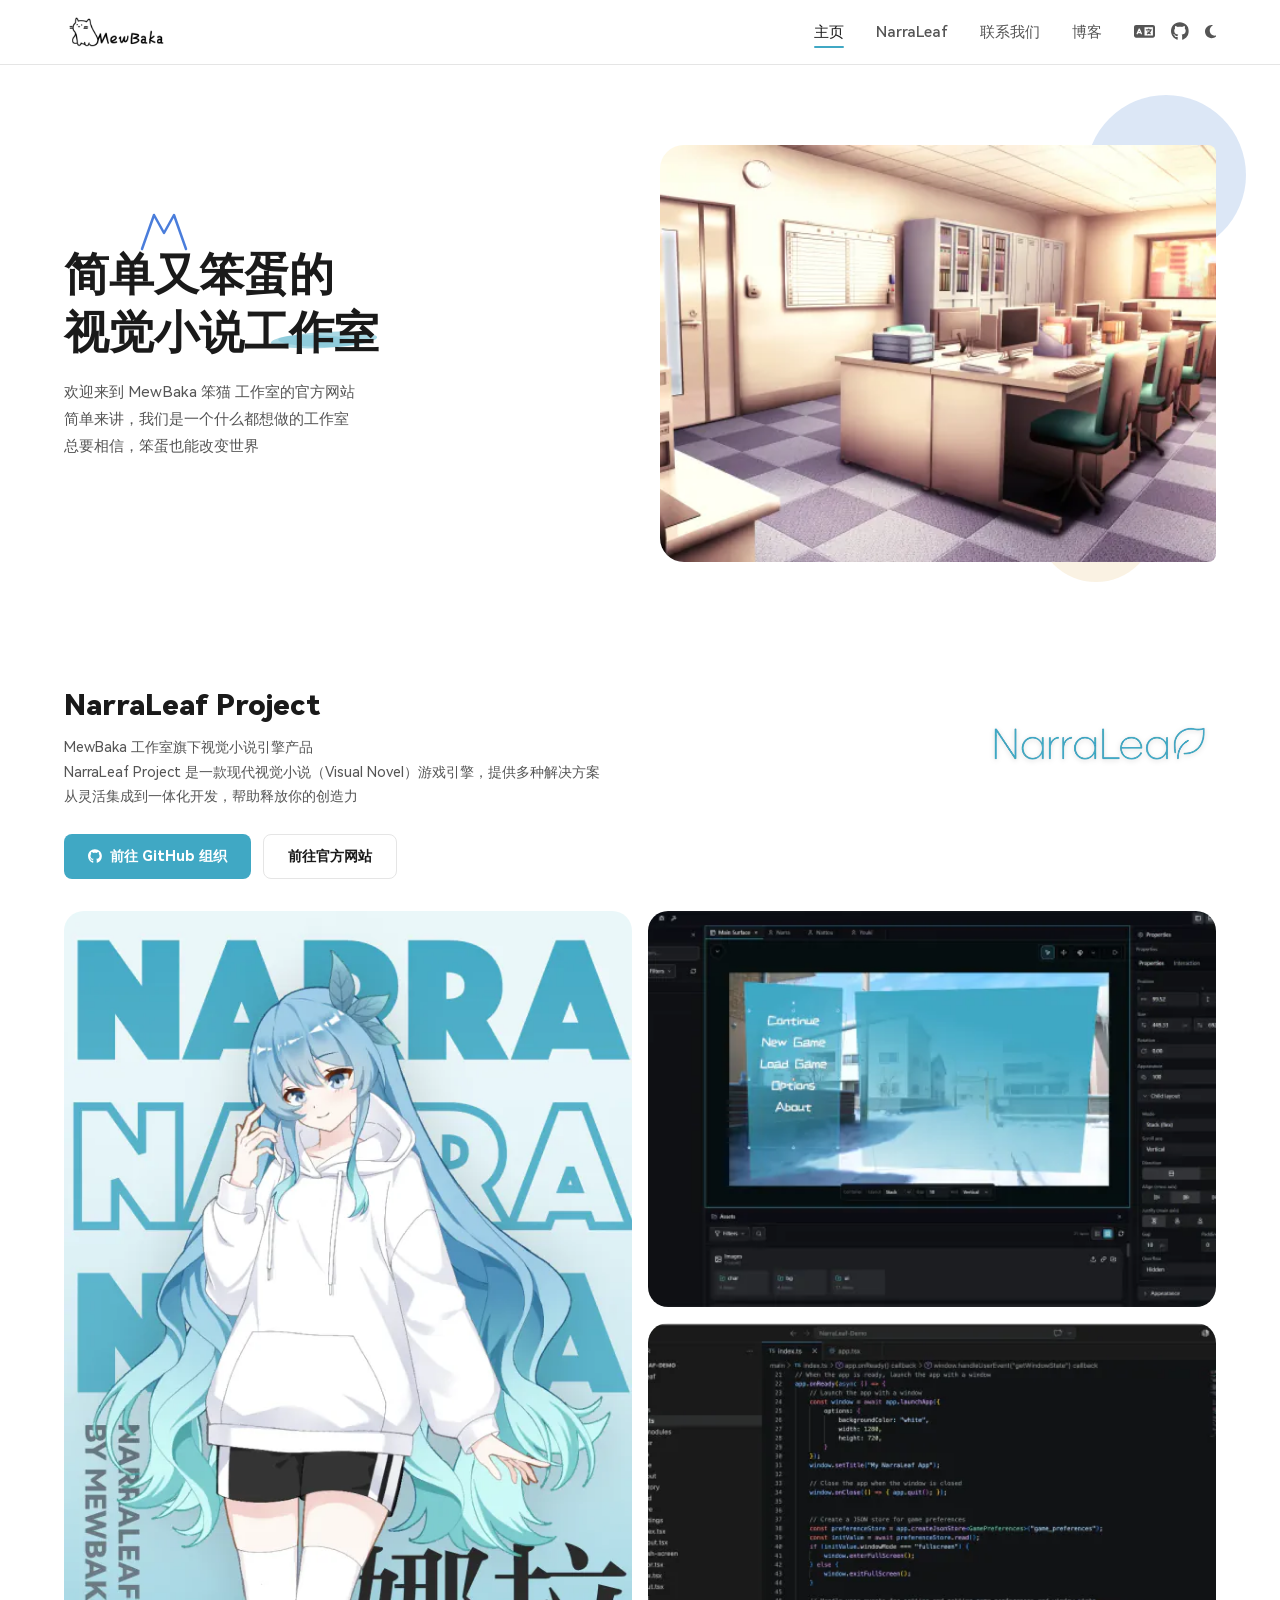
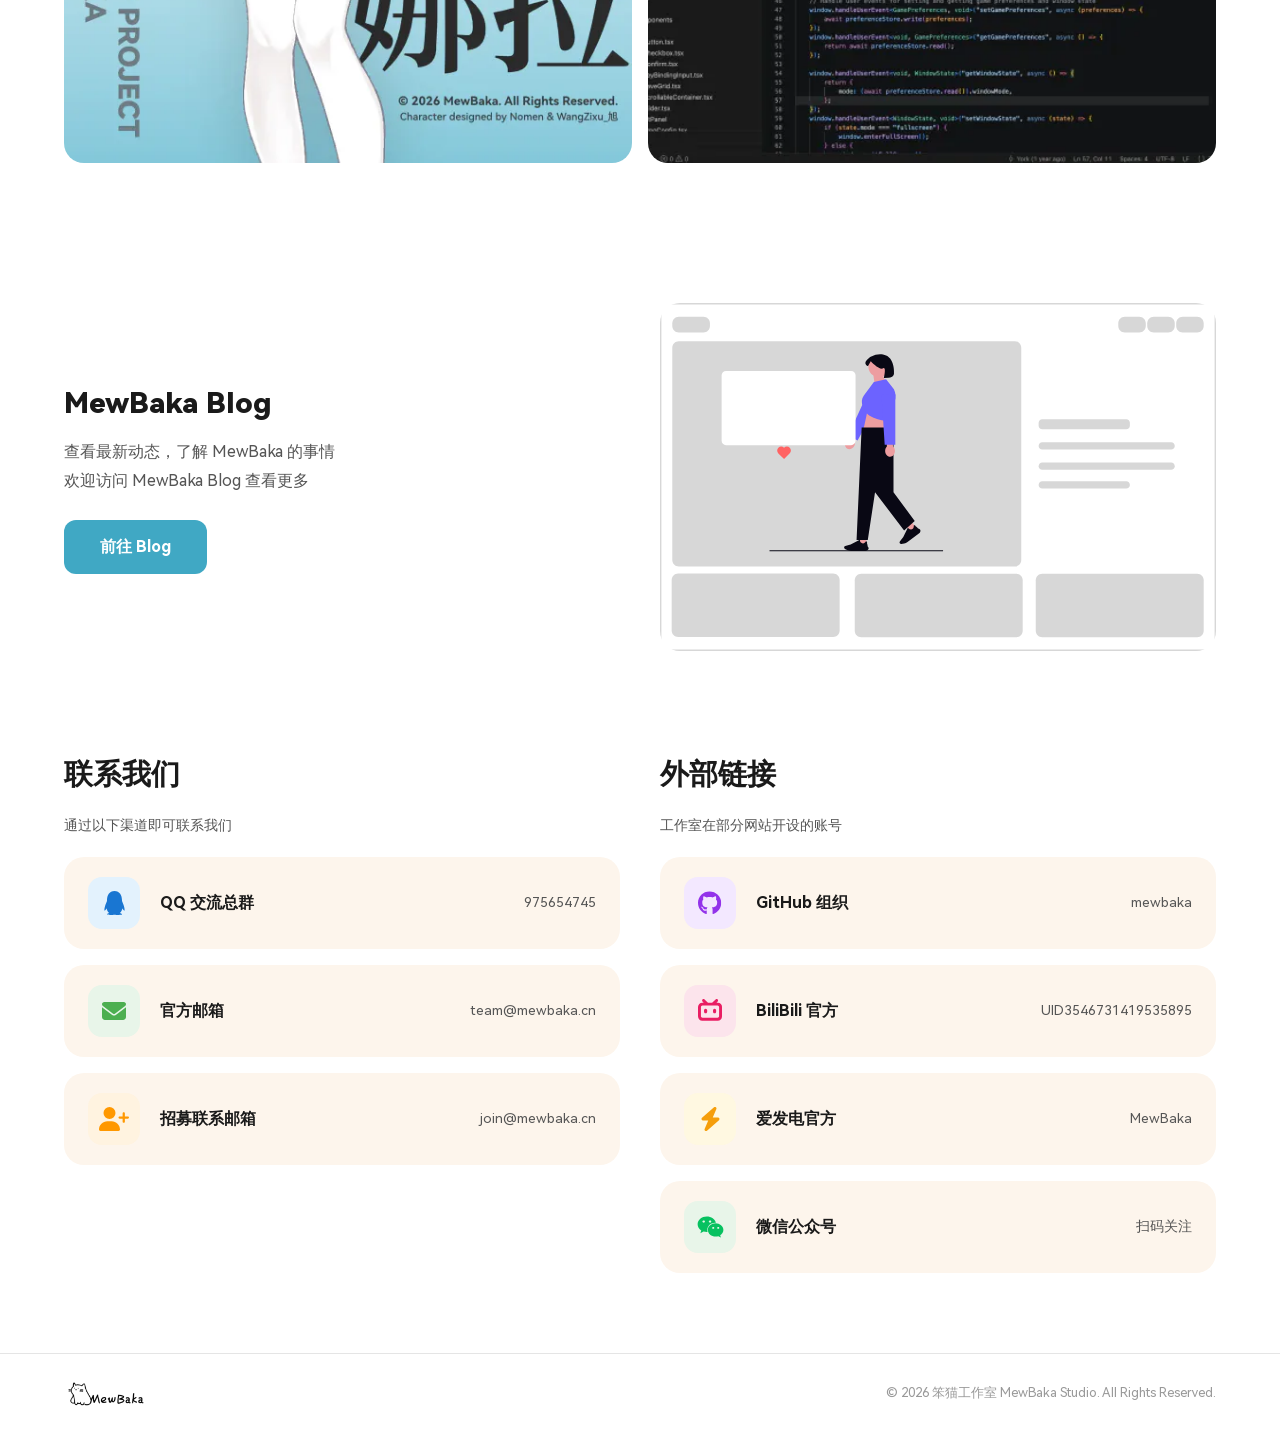
==== commit d8f48b1a: "Make SEO metadata static, stop JS from localizing it 搜索引擎（Googlebot / Bingbot）执行 JS 时环境语言通常是 en-US， " ====
--- a/index.html
+++ b/index.html
@@ -3,6 +3,14 @@
 <head>
   <meta charset="UTF-8" />
   <meta name="viewport" content="width=device-width, initial-scale=1.0" />
+
+  <!-- ===================================================================
+       SEO 元数据区：全部静态定义，首页固定为简体中文。
+       任何脚本都不得在运行时修改 title / description / keywords /
+       og:* / twitter:* / canonical，否则爬虫（Googlebot、Bingbot 通常以
+       en-US 环境执行 JS）渲染后会把中文首页收录成英文描述。
+       正文的多语言切换见 assets/js/main.js，仅作用于可见文案。
+       =================================================================== -->
   <title>MewBaka 笨猫</title>
   <meta name="description" content="MewBaka 笨猫工作室官方网站 - 视觉小说游戏引擎 NarraLeaf Project 开发者，致力于创造有趣的视觉小说体验" />
   <meta name="keywords" content="MewBaka,笨猫,视觉小说,NarraLeaf,Visual Novel,游戏引擎,独立游戏" />
@@ -11,10 +19,8 @@
   <meta name="theme-color" content="#40A8C4" />
   <meta name="color-scheme" content="light dark" />
   <link rel="canonical" href="https://mewbaka.cn/" />
-  <link rel="alternate" hreflang="zh-CN" href="https://mewbaka.cn/" />
-  <link rel="alternate" hreflang="en" href="https://mewbaka.cn/en/" />
-  <link rel="alternate" hreflang="ja" href="https://mewbaka.cn/ja/" />
-  <link rel="alternate" hreflang="x-default" href="https://mewbaka.cn/" />
+  <!-- 站内只有 / 这一个真实页面，/en/ 与 /ja/ 并不存在，
+       故不声明 hreflang alternate（声明不存在的 URL 会被搜索引擎判为无效） -->
   <meta property="og:type" content="website" />
   <meta property="og:title" content="MewBaka 笨猫" />
   <meta property="og:description" content="MewBaka 笨猫工作室官方网站 - 视觉小说游戏引擎 NarraLeaf Project 开发者" />
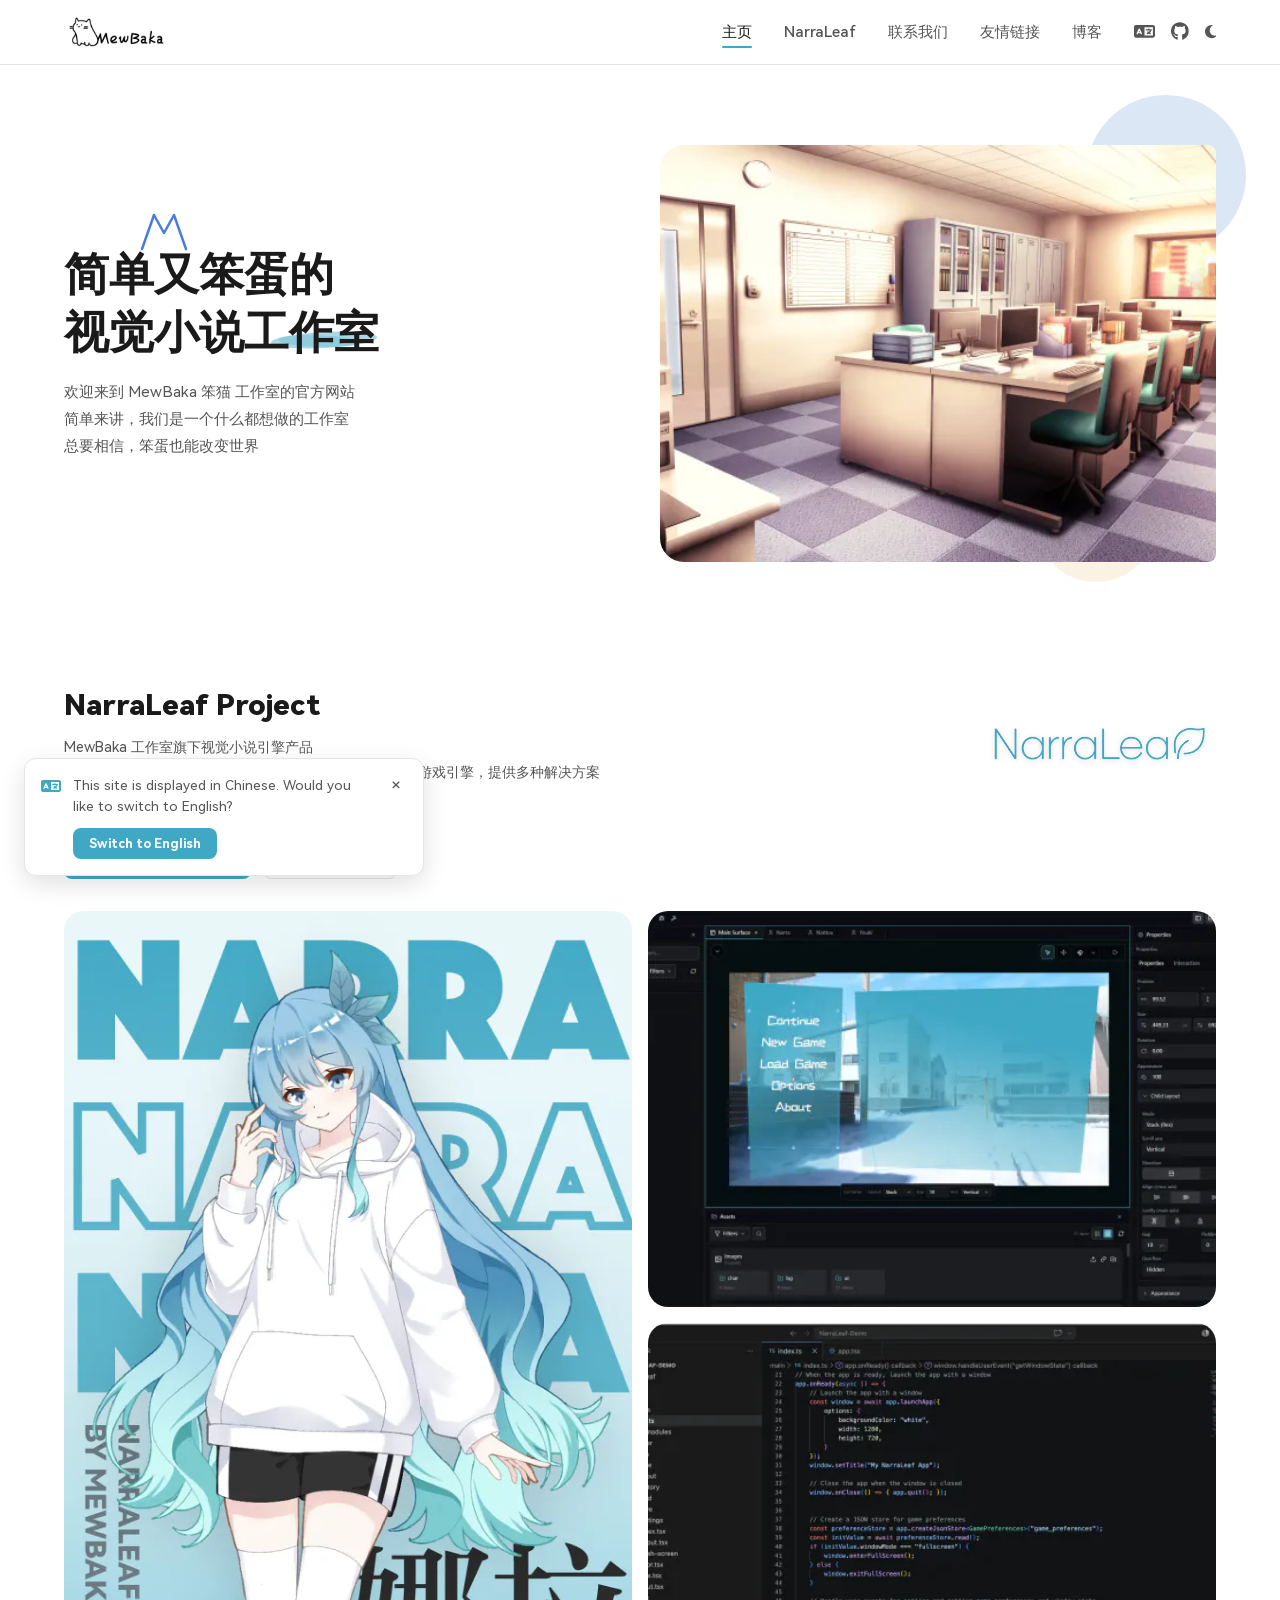
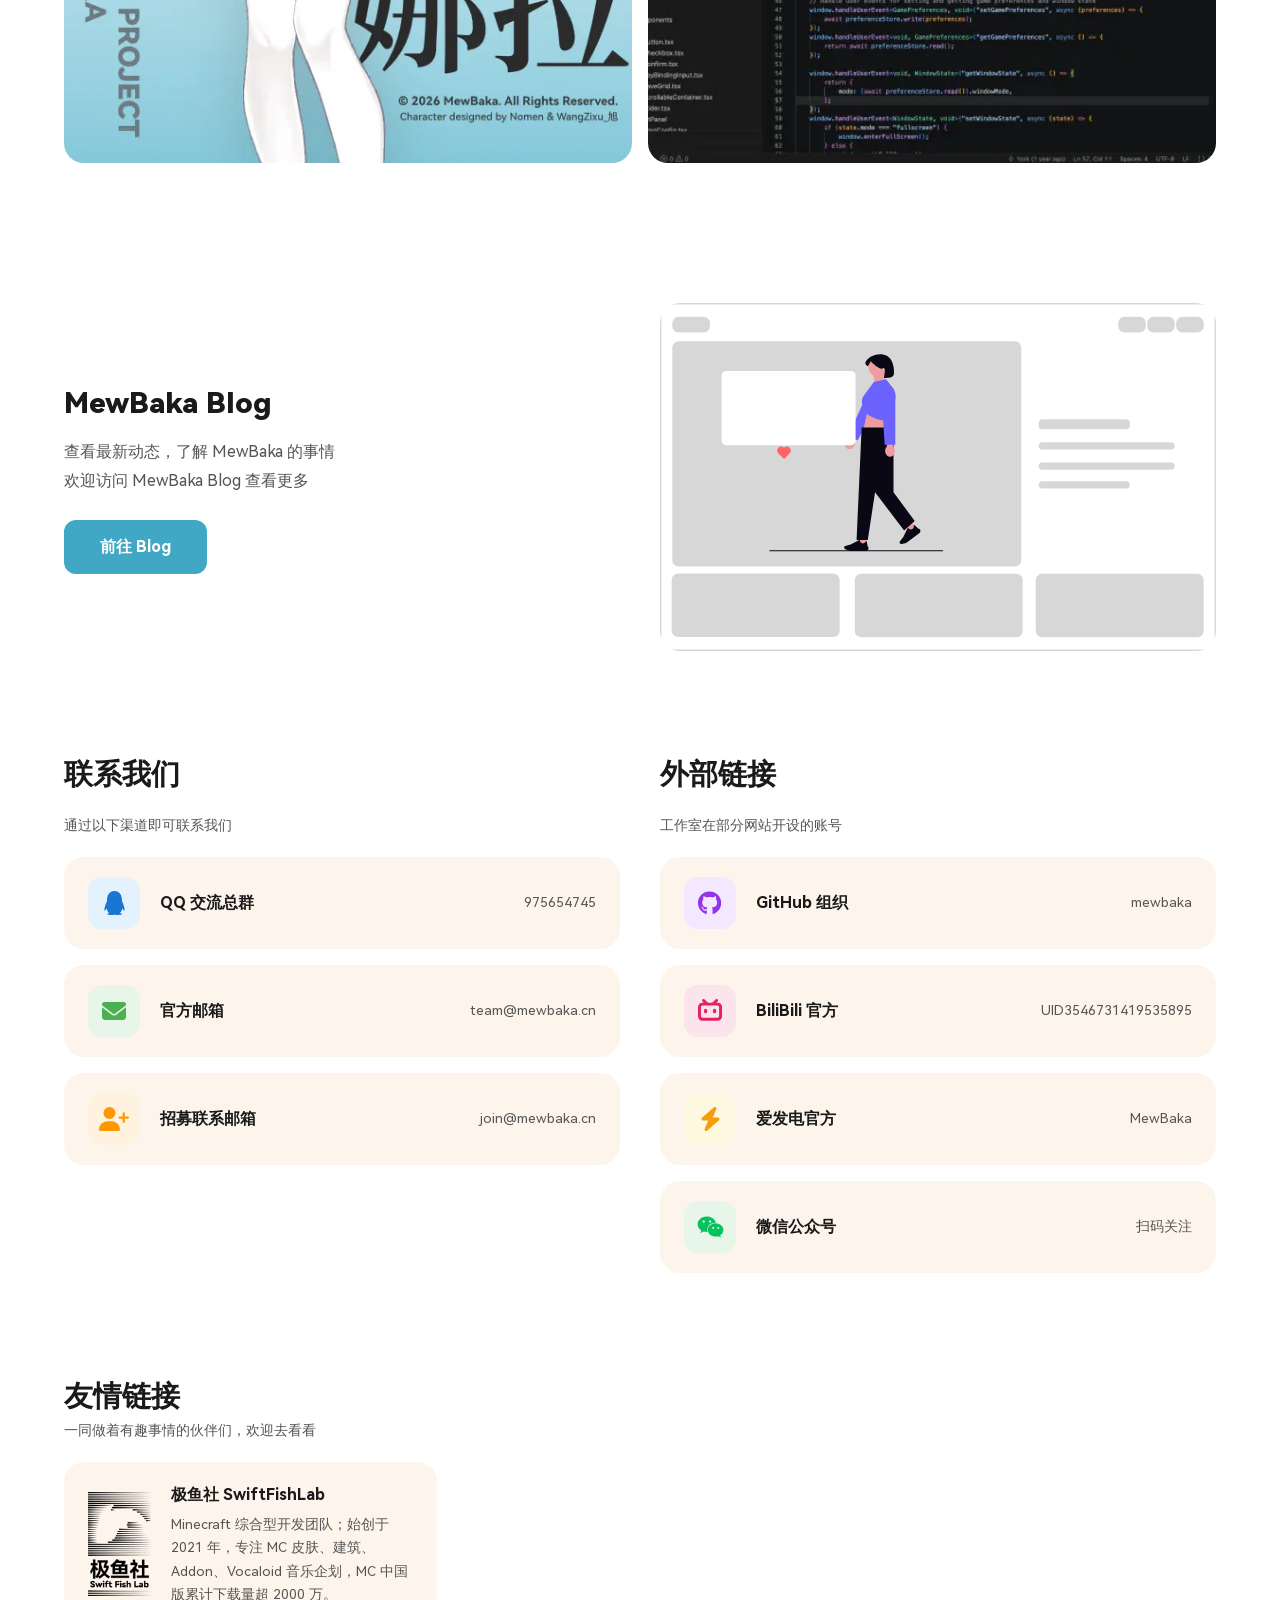
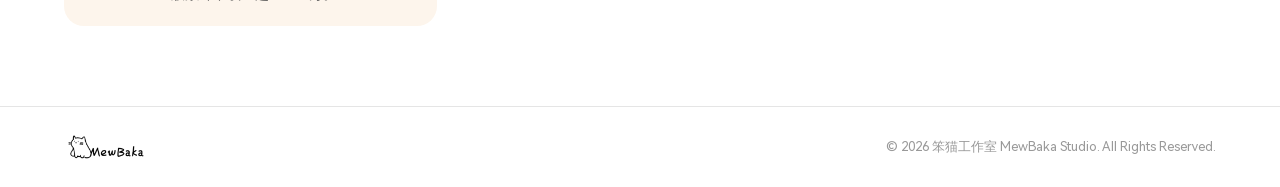
==== commit 9ac47f87: "Add friend links section Add a #friends section above the footer with SwiftFishLab as the first entr" ====
--- a/index.html
+++ b/index.html
@@ -81,6 +81,7 @@
         <a href="#hero" class="active" data-i18n="navHome">主页</a>
         <a href="#narraleaf" data-i18n="navNarraLeaf">NarraLeaf</a>
         <a href="#contact" data-i18n="navContact">联系我们</a>
+        <a href="#friends" data-i18n="navFriends">友情链接</a>
         <a href="https://blog.mewbaka.cn" target="_blank" rel="noopener noreferrer" data-i18n="navBlog">博客</a>
         <div class="nav-actions">
           <div class="lang-wrapper">
@@ -250,6 +251,22 @@
   </div>
 </section>
 
+<section class="friends" id="friends">
+  <div class="container">
+    <h2 class="friends-heading" data-i18n="friendsTitle">友情链接</h2>
+    <p class="friends-sub" data-i18n="friendsSub">一同做着有趣事情的伙伴们，欢迎去看看</p>
+    <div class="friends-grid">
+      <a href="https://swiftfishlab.cn/" target="_blank" rel="noopener noreferrer" class="friend-card">
+        <img class="friend-logo" src="assets/images/friends/swiftfishlab.webp" width="192" height="316" alt="极鱼社 SwiftFishLab Logo" loading="lazy" decoding="async" />
+        <div class="friend-info">
+          <span class="friend-name">极鱼社 SwiftFishLab</span>
+          <span class="friend-desc" data-i18n="friendSflDesc">Minecraft 综合型开发团队；始创于 2021 年，专注 MC 皮肤、建筑、Addon、Vocaloid 音乐企划，MC 中国版累计下载量超 2000 万。</span>
+        </div>
+      </a>
+    </div>
+  </div>
+</section>
+
 <button class="back-to-top" id="backToTop" data-i18n-aria="backTop" aria-label="回到顶部"><svg class="icon icon-w75" aria-hidden="true"><use href="#i-arrow-up"/></svg></button>
 
 </main>
--- a/assets/css/style.css
+++ b/assets/css/style.css
@@ -152,6 +152,24 @@
 .wechat-popup img{width:100%;display:block}
 .wechat-card:hover .wechat-popup{opacity:1;visibility:visible;transform:translateY(0)}
 .wechat-card.popup-open .wechat-popup{opacity:1;visibility:visible;transform:translateY(0);pointer-events:auto}
+
+/* ===== FRIEND LINKS ===== */
+/* 上一节 .contact-social 已带 80px 下内边距，这里只补 20px，合计与其他节间距一致 */
+.friends{padding:20px 0 80px}
+.friends-heading{font-size:1.8rem;font-weight:900}
+.friends-sub{color:var(--text-secondary);font-size:.9rem;margin-bottom:20px}
+/* auto-fill + min() ：只有一条友链时不会拉成整行大卡片，之后加友链自动排成多列；
+   min(340px,100%) 保证窄于 340px 的视口里不横向溢出 */
+.friends-grid{display:grid;grid-template-columns:repeat(auto-fill,minmax(min(340px,100%),1fr));gap:16px}
+.friend-card{display:flex;align-items:center;gap:20px;background:var(--card-bg);border-radius:var(--radius-lg);padding:20px 24px;transition:transform .2s,box-shadow .2s}
+.friend-card:hover{transform:translateY(-2px);box-shadow:0 6px 20px rgba(0,0,0,.06)}
+/* 对方 Logo 是纯黑线稿（透明底），深色主题下整体反相为纯白，否则会糊在深色卡片上 */
+.friend-logo{height:104px;width:auto;flex-shrink:0;transition:transform .3s ease}
+[data-theme="dark"] .friend-logo{filter:invert(1)}
+.friend-card:hover .friend-logo{transform:scale(1.06)}
+.friend-info{display:flex;flex-direction:column;gap:6px;min-width:0}
+.friend-name{font-size:1rem;font-weight:700}
+.friend-desc{font-size:.85rem;line-height:1.7;color:var(--text-secondary)}
 
 /* ===== FOOTER ===== */
 footer{border-top:1px solid var(--border);padding:24px 0}
@@ -210,6 +228,8 @@
   .container{padding:0 12px}
   .cs-card{padding:16px}
   .cs-icon{width:44px;height:44px;font-size:1.3rem}
+  .friend-card{padding:16px;gap:16px}
+  .friend-logo{height:88px}
 }
 
 /* ===== THEME TRANSITION ===== */
@@ -226,3 +246,23 @@
 .back-to-top{position:fixed;bottom:32px;right:32px;width:44px;height:44px;border-radius:50%;background:var(--primary);color:#fff;border:none;cursor:pointer;font-size:1rem;display:flex;align-items:center;justify-content:center;opacity:0;visibility:hidden;transform:translateY(12px);transition:opacity .3s,visibility .3s,transform .3s,background .2s;z-index:90;box-shadow:0 4px 12px rgba(0,0,0,.15)}
 .back-to-top.visible{opacity:1;visibility:visible;transform:translateY(0)}
 .back-to-top:hover{background:var(--primary-hover)}
+
+/* ===== LANGUAGE SUGGESTION BANNER =====
+   仅当浏览器环境为英文/日文、且用户尚未选择过语言时，由 main.js 动态插入。
+   刻意不写进 index.html：静态源码里保持纯中文，爬虫抓到的仍是中文页面。
+   定位避开 .back-to-top（右下 32px，44px 见方）：桌面端靠左，移动端上移。 */
+.lang-banner{position:fixed;bottom:24px;left:24px;z-index:95;max-width:400px;display:flex;align-items:flex-start;gap:12px;background:var(--bg);border:1px solid var(--border);border-radius:var(--radius);padding:16px;box-shadow:0 8px 24px rgba(0,0,0,.12);opacity:0;visibility:hidden;transform:translateY(12px);transition:opacity .3s,visibility .3s,transform .3s}
+.lang-banner.show{opacity:1;visibility:visible;transform:translateY(0)}
+.lang-banner-icon{margin-top:3px;color:var(--primary)}
+.lang-banner-body{flex:1;min-width:0}
+.lang-banner-text{font-size:.85rem;line-height:1.5;color:var(--text-secondary);margin-bottom:12px}
+.lang-banner-switch{padding:8px 16px;border-radius:8px;background:var(--primary);color:#fff;border:none;cursor:pointer;font-size:.8rem;font-weight:700;font-family:var(--font-sans);transition:background .2s}
+.lang-banner-switch:hover{background:var(--primary-hover)}
+.lang-banner-close{flex-shrink:0;width:22px;height:22px;display:flex;align-items:center;justify-content:center;background:none;border:none;cursor:pointer;border-radius:6px;font-size:1.1rem;line-height:1;color:var(--text-secondary);font-family:var(--font-sans);transition:background .15s,color .15s}
+.lang-banner-close:hover{background:var(--bg-light);color:var(--text)}
+@media(max-width:768px){
+  .lang-banner{left:12px;right:12px;bottom:88px;max-width:none}
+}
+@media(prefers-reduced-motion:reduce){
+  .lang-banner{transition:none}
+}
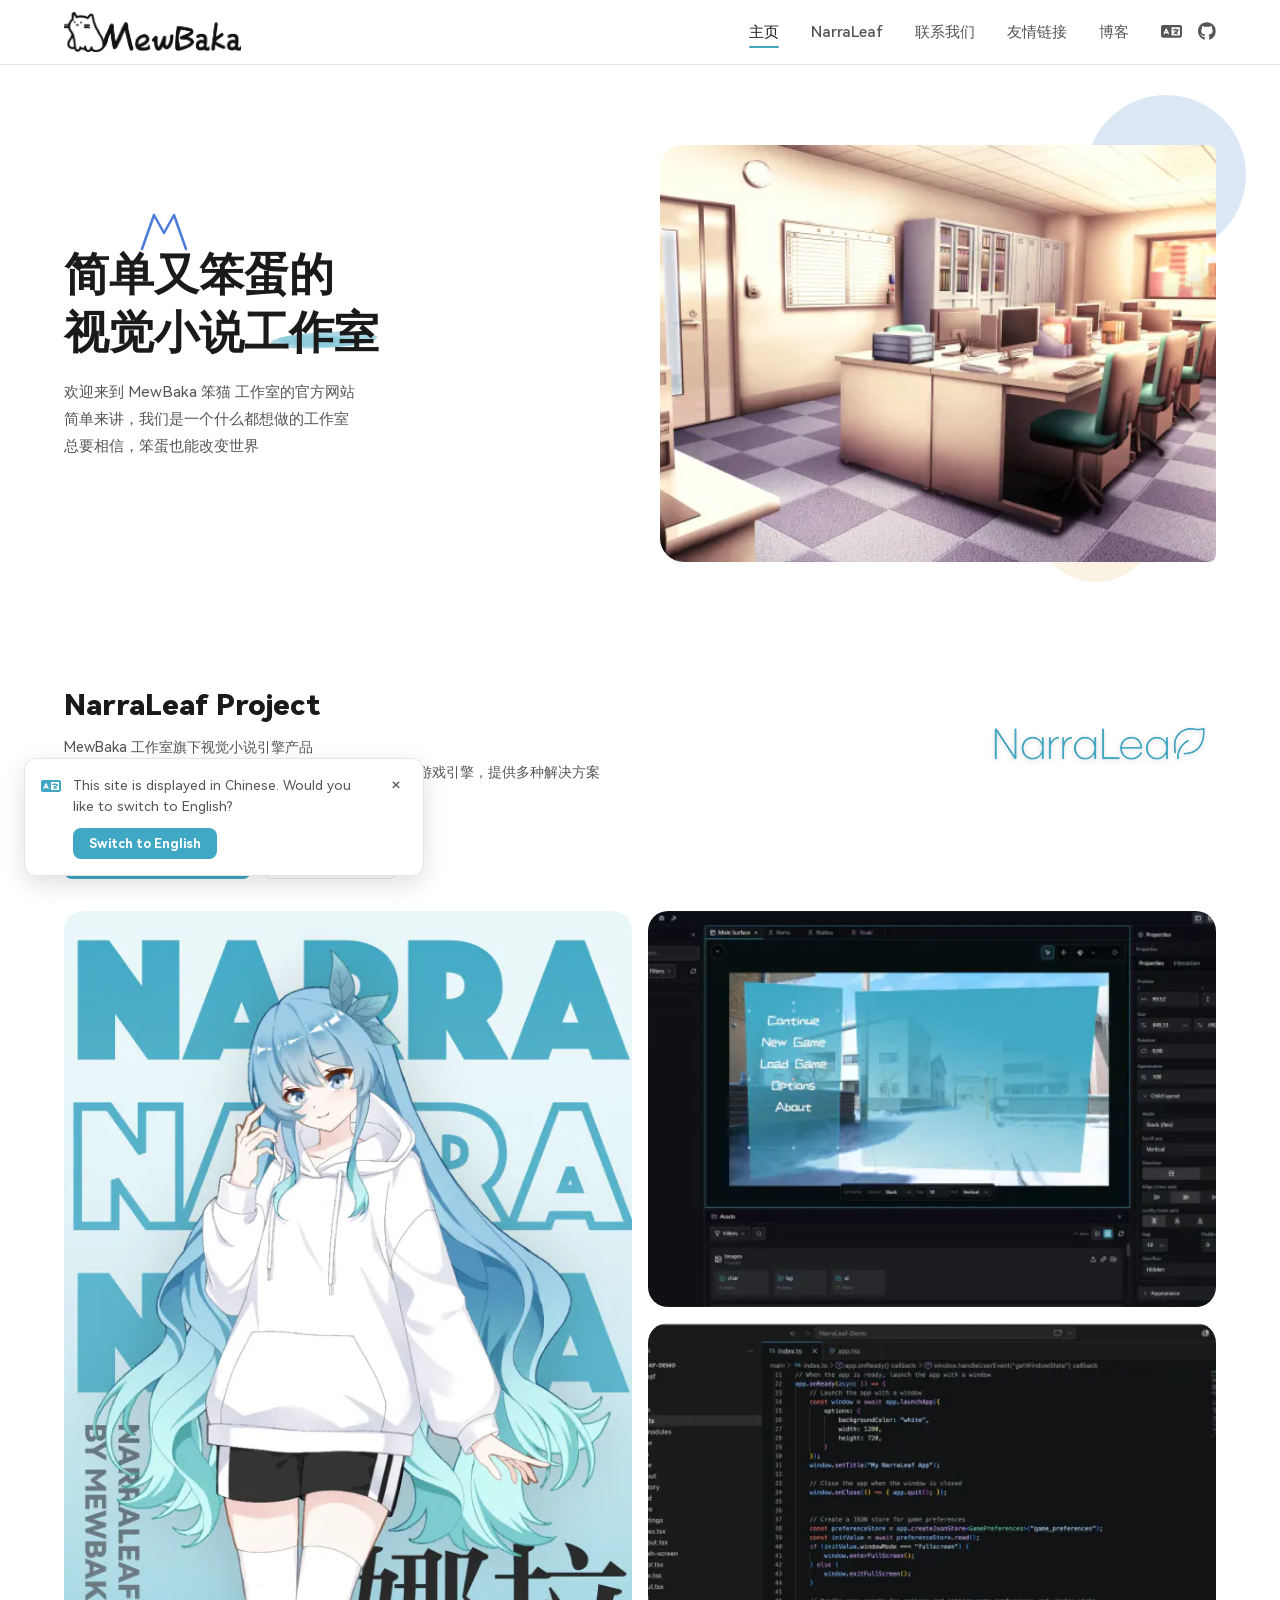
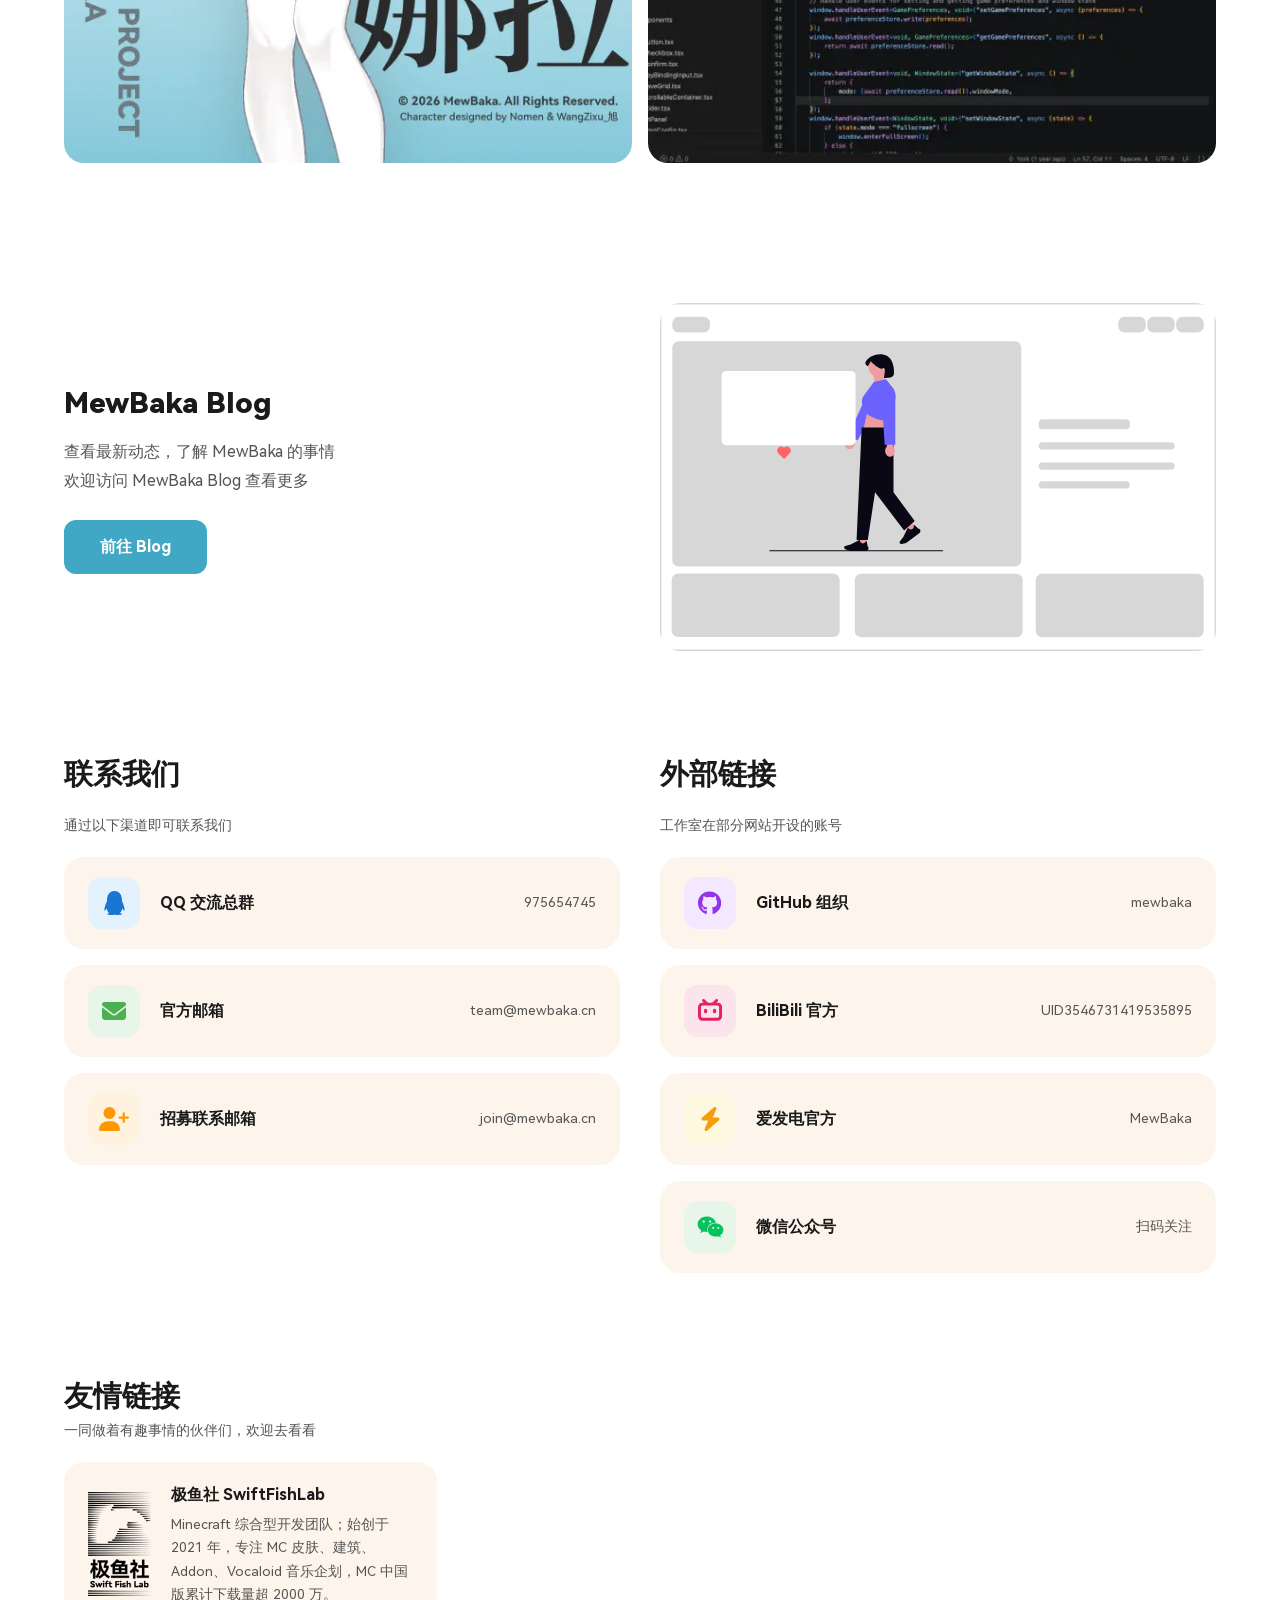
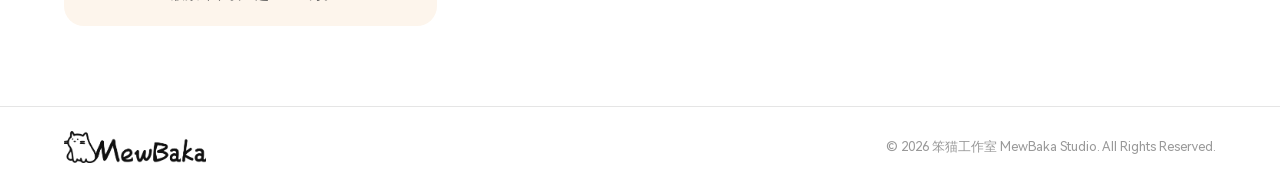
==== commit eafa10db: "Replace logo and make light/dark follow the OS automatically 启用新版 logo，并把明暗主题改为完全跟随操作系统，移除手动切换入口。  主" ====
--- a/index.html
+++ b/index.html
@@ -1,5 +1,5 @@
 <!DOCTYPE html>
-<html lang="zh-CN" data-theme="light">
+<html lang="zh-CN">
 <head>
   <meta charset="UTF-8" />
   <meta name="viewport" content="width=device-width, initial-scale=1.0" />
@@ -32,17 +32,8 @@
   <meta name="twitter:description" content="MewBaka 笨猫工作室官方网站 - 视觉小说游戏引擎 NarraLeaf Project 开发者" />
   <link rel="icon" href="favicon.ico" />
 
-  <!-- 在首屏绘制前确定主题，避免深色模式白屏闪烁 -->
-  <script>
-    (function () {
-      try {
-        var t = localStorage.getItem('theme');
-        if (!t) t = window.matchMedia('(prefers-color-scheme: dark)').matches ? 'dark' : 'light';
-        document.documentElement.setAttribute('data-theme', t);
-      } catch (e) {}
-    })();
-  </script>
-
+  <!-- 主题完全由 CSS 的 prefers-color-scheme 决定，不需要内联脚本抢在首屏前设置，
+       因此也不存在深色模式白屏闪烁 -->
   <link rel="preload" href="assets/fonts/harmonyos-sans-400.woff2" as="font" type="font/woff2" crossorigin />
   <link rel="preload" href="assets/fonts/harmonyos-sans-900.woff2" as="font" type="font/woff2" crossorigin />
   <link rel="stylesheet" href="assets/css/style.css" />
@@ -54,7 +45,7 @@
     "@type": "Organization",
     "name": "MewBaka 笨猫",
     "url": "https://mewbaka.cn",
-    "logo": "https://mewbaka.cn/assets/images/logo/light.webp",
+    "logo": "https://mewbaka.cn/assets/images/logo/dark.webp",
     "description": "视觉小说游戏引擎 NarraLeaf Project 开发者",
     "sameAs": [
       "https://github.com/mewbaka",
@@ -66,15 +57,15 @@
   </script>
 </head>
 <body>
-<svg xmlns="http://www.w3.org/2000/svg" class="svg-sprite" aria-hidden="true"><symbol id="i-github" viewBox="0 0 496 512"><path d="M165.9 397.4c0 2-2.3 3.6-5.2 3.6-3.3.3-5.6-1.3-5.6-3.6 0-2 2.3-3.6 5.2-3.6 3-.3 5.6 1.3 5.6 3.6zm-31.1-4.5c-.7 2 1.3 4.3 4.3 4.9 2.6 1 5.6 0 6.2-2s-1.3-4.3-4.3-5.2c-2.6-.7-5.5.3-6.2 2.3zm44.2-1.7c-2.9.7-4.9 2.6-4.6 4.9.3 2 2.9 3.3 5.9 2.6 2.9-.7 4.9-2.6 4.6-4.6-.3-1.9-3-3.2-5.9-2.9zM244.8 8C106.1 8 0 113.3 0 252c0 110.9 69.8 205.8 169.5 239.2 12.8 2.3 17.3-5.6 17.3-12.1 0-6.2-.3-40.4-.3-61.4 0 0-70 15-84.7-29.8 0 0-11.4-29.1-27.8-36.6 0 0-22.9-15.7 1.6-15.4 0 0 24.9 2 38.6 25.8 21.9 38.6 58.6 27.5 72.9 20.9 2.3-16 8.8-27.1 16-33.7-55.9-6.2-112.3-14.3-112.3-110.5 0-27.5 7.6-41.3 23.6-58.9-2.6-6.5-11.1-33.3 2.6-67.9 20.9-6.5 69 27 69 27 20-5.6 41.5-8.5 62.8-8.5s42.8 2.9 62.8 8.5c0 0 48.1-33.6 69-27 13.7 34.7 5.2 61.4 2.6 67.9 16 17.7 25.8 31.5 25.8 58.9 0 96.5-58.9 104.2-114.8 110.5 9.2 7.9 17 22.9 17 46.4 0 33.7-.3 75.4-.3 83.6 0 6.5 4.6 14.4 17.3 12.1C428.2 457.8 496 362.9 496 252 496 113.3 383.5 8 244.8 8zM97.2 352.9c-1.3 1-1 3.3.7 5.2 1.6 1.6 3.9 2.3 5.2 1 1.3-1 1-3.3-.7-5.2-1.6-1.6-3.9-2.3-5.2-1zm-10.8-8.1c-.7 1.3.3 2.9 2.3 3.9 1.6 1 3.6.7 4.3-.7.7-1.3-.3-2.9-2.3-3.9-2-.6-3.6-.3-4.3.7zm32.4 35.6c-1.6 1.3-1 4.3 1.3 6.2 2.3 2.3 5.2 2.6 6.5 1 1.3-1.3.7-4.3-1.3-6.2-2.2-2.3-5.2-2.6-6.5-1zm-11.4-14.7c-1.6 1-1.6 3.6 0 5.9 1.6 2.3 4.3 3.3 5.6 2.3 1.6-1.3 1.6-3.9 0-6.2-1.4-2.3-4-3.3-5.6-2z"/></symbol><symbol id="i-qq" viewBox="0 0 448 512"><path d="M433.754 420.445c-11.526 1.393-44.86-52.741-44.86-52.741 0 31.345-16.136 72.247-51.051 101.786 16.842 5.192 54.843 19.167 45.803 34.421-7.316 12.343-125.51 7.881-159.632 4.037-34.122 3.844-152.316 8.306-159.632-4.037-9.045-15.25 28.918-29.214 45.783-34.415-34.92-29.539-51.059-70.445-51.059-101.792 0 0-33.334 54.134-44.859 52.741-5.37-.65-12.424-29.644 9.347-99.704 10.261-33.024 21.995-60.478 40.144-105.779C60.683 98.063 108.982.006 224 0c113.737.006 163.156 96.133 160.264 214.963 18.118 45.223 29.912 72.85 40.144 105.778 21.768 70.06 14.716 99.053 9.346 99.704z"/></symbol><symbol id="i-bilibili" viewBox="0 0 512 512"><path d="M488.6 104.1C505.3 122.2 513 143.8 511.9 169.8V372.2C511.5 398.6 502.7 420.3 485.4 437.3C468.2 454.3 446.3 463.2 419.9 464H92.02C65.57 463.2 43.81 454.2 26.74 436.8C9.682 419.4 .7667 396.5 0 368.2V169.8C.7667 143.8 9.682 122.2 26.74 104.1C43.81 87.75 65.57 78.77 92.02 78H121.4L96.05 52.19C90.3 46.46 87.42 39.19 87.42 30.4C87.42 21.6 90.3 14.34 96.05 8.603C101.8 2.868 109.1 0 117.9 0C126.7 0 134 2.868 139.8 8.603L213.1 78H301.1L375.6 8.603C381.7 2.868 389.2 0 398 0C406.8 0 414.1 2.868 419.9 8.603C425.6 14.34 428.5 21.6 428.5 30.4C428.5 39.19 425.6 46.46 419.9 52.19L394.6 78L423.9 78C450.3 78.77 471.9 87.75 488.6 104.1H488.6zM449.8 173.8C449.4 164.2 446.1 156.4 439.1 150.3C433.9 144.2 425.1 140.9 416.4 140.5H96.05C86.46 140.9 78.6 144.2 72.47 150.3C66.33 156.4 63.07 164.2 62.69 173.8V368.2C62.69 377.4 65.95 385.2 72.47 391.7C78.99 398.2 86.85 401.5 96.05 401.5H416.4C425.6 401.5 433.4 398.2 439.7 391.7C446 385.2 449.4 377.4 449.8 368.2L449.8 173.8zM185.5 216.5C191.8 222.8 195.2 230.6 195.6 239.7V273C195.2 282.2 191.9 289.9 185.8 296.2C179.6 302.5 171.8 305.7 162.2 305.7C152.6 305.7 144.7 302.5 138.6 296.2C132.5 289.9 129.2 282.2 128.8 273V239.7C129.2 230.6 132.6 222.8 138.9 216.5C145.2 210.2 152.1 206.9 162.2 206.5C171.4 206.9 179.2 210.2 185.5 216.5H185.5zM377 216.5C383.3 222.8 386.7 230.6 387.1 239.7V273C386.7 282.2 383.4 289.9 377.3 296.2C371.2 302.5 363.3 305.7 353.7 305.7C344.1 305.7 336.3 302.5 330.1 296.2C323.1 289.9 320.7 282.2 320.4 273V239.7C320.7 230.6 324.1 222.8 330.4 216.5C336.7 210.2 344.5 206.9 353.7 206.5C362.9 206.9 370.7 210.2 377 216.5H377z"/></symbol><symbol id="i-weixin" viewBox="0 0 576 512"><path d="M385.2 167.6c6.4 0 12.6.3 18.8 1.1C387.4 90.3 303.3 32 207.7 32 100.5 32 13 104.8 13 197.4c0 53.4 29.3 97.5 77.9 131.6l-19.3 58.6 68-34.1c24.4 4.8 43.8 9.7 68.2 9.7 6.2 0 12.1-.3 18.3-.8-4-12.9-6.2-26.6-6.2-40.8-.1-84.9 72.9-154 165.3-154zm-104.5-52.9c14.5 0 24.2 9.7 24.2 24.4 0 14.5-9.7 24.2-24.2 24.2-14.8 0-29.3-9.7-29.3-24.2.1-14.7 14.6-24.4 29.3-24.4zm-136.4 48.6c-14.5 0-29.3-9.7-29.3-24.2 0-14.8 14.8-24.4 29.3-24.4 14.8 0 24.4 9.7 24.4 24.4 0 14.6-9.6 24.2-24.4 24.2zM563 319.4c0-77.9-77.9-141.3-165.4-141.3-92.7 0-165.4 63.4-165.4 141.3S305 460.7 397.6 460.7c19.3 0 38.9-5.1 58.6-9.9l53.4 29.3-14.8-48.6C534 402.1 563 363.2 563 319.4zm-219.1-24.5c-9.7 0-19.3-9.7-19.3-19.6 0-9.7 9.7-19.3 19.3-19.3 14.8 0 24.4 9.7 24.4 19.3 0 10-9.7 19.6-24.4 19.6zm107.1 0c-9.7 0-19.3-9.7-19.3-19.6 0-9.7 9.7-19.3 19.3-19.3 14.5 0 24.4 9.7 24.4 19.3.1 10-9.9 19.6-24.4 19.6z"/></symbol><symbol id="i-language" viewBox="0 0 640 512"><path d="M0 128C0 92.7 28.7 64 64 64H256h48 16H576c35.3 0 64 28.7 64 64V384c0 35.3-28.7 64-64 64H320 304 256 64c-35.3 0-64-28.7-64-64V128zm320 0V384H576V128H320zM178.3 175.9c-3.2-7.2-10.4-11.9-18.3-11.9s-15.1 4.7-18.3 11.9l-64 144c-4.5 10.1 .1 21.9 10.2 26.4s21.9-.1 26.4-10.2l8.9-20.1h73.6l8.9 20.1c4.5 10.1 16.3 14.6 26.4 10.2s14.6-16.3 10.2-26.4l-64-144zM160 233.2L179 276H141l19-42.8zM448 164c11 0 20 9 20 20v4h44 16c11 0 20 9 20 20s-9 20-20 20h-2l-1.6 4.5c-8.9 24.4-22.4 46.6-39.6 65.4c.9 .6 1.8 1.1 2.7 1.6l18.9 11.3c9.5 5.7 12.5 18 6.9 27.4s-18 12.5-27.4 6.9l-18.9-11.3c-4.5-2.7-8.8-5.5-13.1-8.5c-10.6 7.5-21.9 14-34 19.4l-3.6 1.6c-10.1 4.5-21.9-.1-26.4-10.2s.1-21.9 10.2-26.4l3.6-1.6c6.4-2.9 12.6-6.1 18.5-9.8l-12.2-12.2c-7.8-7.8-7.8-20.5 0-28.3s20.5-7.8 28.3 0l14.6 14.6 .5 .5c12.4-13.1 22.5-28.3 29.8-45H448 376c-11 0-20-9-20-20s9-20 20-20h52v-4c0-11 9-20 20-20z"/></symbol><symbol id="i-envelope" viewBox="0 0 512 512"><path d="M48 64C21.5 64 0 85.5 0 112c0 15.1 7.1 29.3 19.2 38.4L236.8 313.6c11.4 8.5 27 8.5 38.4 0L492.8 150.4c12.1-9.1 19.2-23.3 19.2-38.4c0-26.5-21.5-48-48-48H48zM0 176V384c0 35.3 28.7 64 64 64H448c35.3 0 64-28.7 64-64V176L294.4 339.2c-22.8 17.1-54 17.1-76.8 0L0 176z"/></symbol><symbol id="i-user-plus" viewBox="0 0 640 512"><path d="M96 128a128 128 0 1 1 256 0A128 128 0 1 1 96 128zM0 482.3C0 383.8 79.8 304 178.3 304h91.4C368.2 304 448 383.8 448 482.3c0 16.4-13.3 29.7-29.7 29.7H29.7C13.3 512 0 498.7 0 482.3zM504 312V248H440c-13.3 0-24-10.7-24-24s10.7-24 24-24h64V136c0-13.3 10.7-24 24-24s24 10.7 24 24v64h64c13.3 0 24 10.7 24 24s-10.7 24-24 24H552v64c0 13.3-10.7 24-24 24s-24-10.7-24-24z"/></symbol><symbol id="i-bolt" viewBox="0 0 448 512"><path d="M349.4 44.6c5.9-13.7 1.5-29.7-10.6-38.5s-28.6-8-39.9 1.8l-256 224c-10 8.8-13.6 22.9-8.9 35.3S50.7 288 64 288H175.5L98.6 467.4c-5.9 13.7-1.5 29.7 10.6 38.5s28.6 8 39.9-1.8l256-224c10-8.8 13.6-22.9 8.9-35.3s-16.6-20.7-30-20.7H272.5L349.4 44.6z"/></symbol><symbol id="i-arrow-up" viewBox="0 0 384 512"><path d="M214.6 41.4c-12.5-12.5-32.8-12.5-45.3 0l-160 160c-12.5 12.5-12.5 32.8 0 45.3s32.8 12.5 45.3 0L160 141.2V448c0 17.7 14.3 32 32 32s32-14.3 32-32V141.2L329.4 246.6c12.5 12.5 32.8 12.5 45.3 0s12.5-32.8 0-45.3l-160-160z"/></symbol><symbol id="i-moon" viewBox="0 0 384 512"><path d="M223.5 32C100 32 0 132.3 0 256S100 480 223.5 480c60.6 0 115.5-24.2 155.8-63.4c5-4.9 6.3-12.5 3.1-18.7s-10.1-9.7-17-8.5c-9.8 1.7-19.8 2.6-30.1 2.6c-96.9 0-175.5-78.8-175.5-176c0-65.8 36-123.1 89.3-153.3c6.1-3.5 9.2-10.5 7.7-17.3s-7.3-11.9-14.3-12.5c-6.3-.5-12.6-.8-19-.8z"/></symbol><symbol id="i-sun" viewBox="0 0 512 512"><path d="M361.5 1.2c5 2.1 8.6 6.6 9.6 11.9L391 121l107.9 19.8c5.3 1 9.8 4.6 11.9 9.6s1.5 10.7-1.6 15.2L446.9 256l62.3 90.3c3.1 4.5 3.7 10.2 1.6 15.2s-6.6 8.6-11.9 9.6L391 391 371.1 498.9c-1 5.3-4.6 9.8-9.6 11.9s-10.7 1.5-15.2-1.6L256 446.9l-90.3 62.3c-4.5 3.1-10.2 3.7-15.2 1.6s-8.6-6.6-9.6-11.9L121 391 13.1 371.1c-5.3-1-9.8-4.6-11.9-9.6s-1.5-10.7 1.6-15.2L65.1 256 2.8 165.7c-3.1-4.5-3.7-10.2-1.6-15.2s6.6-8.6 11.9-9.6L121 121 140.9 13.1c1-5.3 4.6-9.8 9.6-11.9s10.7-1.5 15.2 1.6L256 65.1 346.3 2.8c4.5-3.1 10.2-3.7 15.2-1.6zM160 256a96 96 0 1 1 192 0 96 96 0 1 1 -192 0zm224 0a128 128 0 1 0 -256 0 128 128 0 1 0 256 0z"/></symbol></svg>
+<svg xmlns="http://www.w3.org/2000/svg" class="svg-sprite" aria-hidden="true"><symbol id="i-github" viewBox="0 0 496 512"><path d="M165.9 397.4c0 2-2.3 3.6-5.2 3.6-3.3.3-5.6-1.3-5.6-3.6 0-2 2.3-3.6 5.2-3.6 3-.3 5.6 1.3 5.6 3.6zm-31.1-4.5c-.7 2 1.3 4.3 4.3 4.9 2.6 1 5.6 0 6.2-2s-1.3-4.3-4.3-5.2c-2.6-.7-5.5.3-6.2 2.3zm44.2-1.7c-2.9.7-4.9 2.6-4.6 4.9.3 2 2.9 3.3 5.9 2.6 2.9-.7 4.9-2.6 4.6-4.6-.3-1.9-3-3.2-5.9-2.9zM244.8 8C106.1 8 0 113.3 0 252c0 110.9 69.8 205.8 169.5 239.2 12.8 2.3 17.3-5.6 17.3-12.1 0-6.2-.3-40.4-.3-61.4 0 0-70 15-84.7-29.8 0 0-11.4-29.1-27.8-36.6 0 0-22.9-15.7 1.6-15.4 0 0 24.9 2 38.6 25.8 21.9 38.6 58.6 27.5 72.9 20.9 2.3-16 8.8-27.1 16-33.7-55.9-6.2-112.3-14.3-112.3-110.5 0-27.5 7.6-41.3 23.6-58.9-2.6-6.5-11.1-33.3 2.6-67.9 20.9-6.5 69 27 69 27 20-5.6 41.5-8.5 62.8-8.5s42.8 2.9 62.8 8.5c0 0 48.1-33.6 69-27 13.7 34.7 5.2 61.4 2.6 67.9 16 17.7 25.8 31.5 25.8 58.9 0 96.5-58.9 104.2-114.8 110.5 9.2 7.9 17 22.9 17 46.4 0 33.7-.3 75.4-.3 83.6 0 6.5 4.6 14.4 17.3 12.1C428.2 457.8 496 362.9 496 252 496 113.3 383.5 8 244.8 8zM97.2 352.9c-1.3 1-1 3.3.7 5.2 1.6 1.6 3.9 2.3 5.2 1 1.3-1 1-3.3-.7-5.2-1.6-1.6-3.9-2.3-5.2-1zm-10.8-8.1c-.7 1.3.3 2.9 2.3 3.9 1.6 1 3.6.7 4.3-.7.7-1.3-.3-2.9-2.3-3.9-2-.6-3.6-.3-4.3.7zm32.4 35.6c-1.6 1.3-1 4.3 1.3 6.2 2.3 2.3 5.2 2.6 6.5 1 1.3-1.3.7-4.3-1.3-6.2-2.2-2.3-5.2-2.6-6.5-1zm-11.4-14.7c-1.6 1-1.6 3.6 0 5.9 1.6 2.3 4.3 3.3 5.6 2.3 1.6-1.3 1.6-3.9 0-6.2-1.4-2.3-4-3.3-5.6-2z"/></symbol><symbol id="i-qq" viewBox="0 0 448 512"><path d="M433.754 420.445c-11.526 1.393-44.86-52.741-44.86-52.741 0 31.345-16.136 72.247-51.051 101.786 16.842 5.192 54.843 19.167 45.803 34.421-7.316 12.343-125.51 7.881-159.632 4.037-34.122 3.844-152.316 8.306-159.632-4.037-9.045-15.25 28.918-29.214 45.783-34.415-34.92-29.539-51.059-70.445-51.059-101.792 0 0-33.334 54.134-44.859 52.741-5.37-.65-12.424-29.644 9.347-99.704 10.261-33.024 21.995-60.478 40.144-105.779C60.683 98.063 108.982.006 224 0c113.737.006 163.156 96.133 160.264 214.963 18.118 45.223 29.912 72.85 40.144 105.778 21.768 70.06 14.716 99.053 9.346 99.704z"/></symbol><symbol id="i-bilibili" viewBox="0 0 512 512"><path d="M488.6 104.1C505.3 122.2 513 143.8 511.9 169.8V372.2C511.5 398.6 502.7 420.3 485.4 437.3C468.2 454.3 446.3 463.2 419.9 464H92.02C65.57 463.2 43.81 454.2 26.74 436.8C9.682 419.4 .7667 396.5 0 368.2V169.8C.7667 143.8 9.682 122.2 26.74 104.1C43.81 87.75 65.57 78.77 92.02 78H121.4L96.05 52.19C90.3 46.46 87.42 39.19 87.42 30.4C87.42 21.6 90.3 14.34 96.05 8.603C101.8 2.868 109.1 0 117.9 0C126.7 0 134 2.868 139.8 8.603L213.1 78H301.1L375.6 8.603C381.7 2.868 389.2 0 398 0C406.8 0 414.1 2.868 419.9 8.603C425.6 14.34 428.5 21.6 428.5 30.4C428.5 39.19 425.6 46.46 419.9 52.19L394.6 78L423.9 78C450.3 78.77 471.9 87.75 488.6 104.1H488.6zM449.8 173.8C449.4 164.2 446.1 156.4 439.1 150.3C433.9 144.2 425.1 140.9 416.4 140.5H96.05C86.46 140.9 78.6 144.2 72.47 150.3C66.33 156.4 63.07 164.2 62.69 173.8V368.2C62.69 377.4 65.95 385.2 72.47 391.7C78.99 398.2 86.85 401.5 96.05 401.5H416.4C425.6 401.5 433.4 398.2 439.7 391.7C446 385.2 449.4 377.4 449.8 368.2L449.8 173.8zM185.5 216.5C191.8 222.8 195.2 230.6 195.6 239.7V273C195.2 282.2 191.9 289.9 185.8 296.2C179.6 302.5 171.8 305.7 162.2 305.7C152.6 305.7 144.7 302.5 138.6 296.2C132.5 289.9 129.2 282.2 128.8 273V239.7C129.2 230.6 132.6 222.8 138.9 216.5C145.2 210.2 152.1 206.9 162.2 206.5C171.4 206.9 179.2 210.2 185.5 216.5H185.5zM377 216.5C383.3 222.8 386.7 230.6 387.1 239.7V273C386.7 282.2 383.4 289.9 377.3 296.2C371.2 302.5 363.3 305.7 353.7 305.7C344.1 305.7 336.3 302.5 330.1 296.2C323.1 289.9 320.7 282.2 320.4 273V239.7C320.7 230.6 324.1 222.8 330.4 216.5C336.7 210.2 344.5 206.9 353.7 206.5C362.9 206.9 370.7 210.2 377 216.5H377z"/></symbol><symbol id="i-weixin" viewBox="0 0 576 512"><path d="M385.2 167.6c6.4 0 12.6.3 18.8 1.1C387.4 90.3 303.3 32 207.7 32 100.5 32 13 104.8 13 197.4c0 53.4 29.3 97.5 77.9 131.6l-19.3 58.6 68-34.1c24.4 4.8 43.8 9.7 68.2 9.7 6.2 0 12.1-.3 18.3-.8-4-12.9-6.2-26.6-6.2-40.8-.1-84.9 72.9-154 165.3-154zm-104.5-52.9c14.5 0 24.2 9.7 24.2 24.4 0 14.5-9.7 24.2-24.2 24.2-14.8 0-29.3-9.7-29.3-24.2.1-14.7 14.6-24.4 29.3-24.4zm-136.4 48.6c-14.5 0-29.3-9.7-29.3-24.2 0-14.8 14.8-24.4 29.3-24.4 14.8 0 24.4 9.7 24.4 24.4 0 14.6-9.6 24.2-24.4 24.2zM563 319.4c0-77.9-77.9-141.3-165.4-141.3-92.7 0-165.4 63.4-165.4 141.3S305 460.7 397.6 460.7c19.3 0 38.9-5.1 58.6-9.9l53.4 29.3-14.8-48.6C534 402.1 563 363.2 563 319.4zm-219.1-24.5c-9.7 0-19.3-9.7-19.3-19.6 0-9.7 9.7-19.3 19.3-19.3 14.8 0 24.4 9.7 24.4 19.3 0 10-9.7 19.6-24.4 19.6zm107.1 0c-9.7 0-19.3-9.7-19.3-19.6 0-9.7 9.7-19.3 19.3-19.3 14.5 0 24.4 9.7 24.4 19.3.1 10-9.9 19.6-24.4 19.6z"/></symbol><symbol id="i-language" viewBox="0 0 640 512"><path d="M0 128C0 92.7 28.7 64 64 64H256h48 16H576c35.3 0 64 28.7 64 64V384c0 35.3-28.7 64-64 64H320 304 256 64c-35.3 0-64-28.7-64-64V128zm320 0V384H576V128H320zM178.3 175.9c-3.2-7.2-10.4-11.9-18.3-11.9s-15.1 4.7-18.3 11.9l-64 144c-4.5 10.1 .1 21.9 10.2 26.4s21.9-.1 26.4-10.2l8.9-20.1h73.6l8.9 20.1c4.5 10.1 16.3 14.6 26.4 10.2s14.6-16.3 10.2-26.4l-64-144zM160 233.2L179 276H141l19-42.8zM448 164c11 0 20 9 20 20v4h44 16c11 0 20 9 20 20s-9 20-20 20h-2l-1.6 4.5c-8.9 24.4-22.4 46.6-39.6 65.4c.9 .6 1.8 1.1 2.7 1.6l18.9 11.3c9.5 5.7 12.5 18 6.9 27.4s-18 12.5-27.4 6.9l-18.9-11.3c-4.5-2.7-8.8-5.5-13.1-8.5c-10.6 7.5-21.9 14-34 19.4l-3.6 1.6c-10.1 4.5-21.9-.1-26.4-10.2s.1-21.9 10.2-26.4l3.6-1.6c6.4-2.9 12.6-6.1 18.5-9.8l-12.2-12.2c-7.8-7.8-7.8-20.5 0-28.3s20.5-7.8 28.3 0l14.6 14.6 .5 .5c12.4-13.1 22.5-28.3 29.8-45H448 376c-11 0-20-9-20-20s9-20 20-20h52v-4c0-11 9-20 20-20z"/></symbol><symbol id="i-envelope" viewBox="0 0 512 512"><path d="M48 64C21.5 64 0 85.5 0 112c0 15.1 7.1 29.3 19.2 38.4L236.8 313.6c11.4 8.5 27 8.5 38.4 0L492.8 150.4c12.1-9.1 19.2-23.3 19.2-38.4c0-26.5-21.5-48-48-48H48zM0 176V384c0 35.3 28.7 64 64 64H448c35.3 0 64-28.7 64-64V176L294.4 339.2c-22.8 17.1-54 17.1-76.8 0L0 176z"/></symbol><symbol id="i-user-plus" viewBox="0 0 640 512"><path d="M96 128a128 128 0 1 1 256 0A128 128 0 1 1 96 128zM0 482.3C0 383.8 79.8 304 178.3 304h91.4C368.2 304 448 383.8 448 482.3c0 16.4-13.3 29.7-29.7 29.7H29.7C13.3 512 0 498.7 0 482.3zM504 312V248H440c-13.3 0-24-10.7-24-24s10.7-24 24-24h64V136c0-13.3 10.7-24 24-24s24 10.7 24 24v64h64c13.3 0 24 10.7 24 24s-10.7 24-24 24H552v64c0 13.3-10.7 24-24 24s-24-10.7-24-24z"/></symbol><symbol id="i-bolt" viewBox="0 0 448 512"><path d="M349.4 44.6c5.9-13.7 1.5-29.7-10.6-38.5s-28.6-8-39.9 1.8l-256 224c-10 8.8-13.6 22.9-8.9 35.3S50.7 288 64 288H175.5L98.6 467.4c-5.9 13.7-1.5 29.7 10.6 38.5s28.6 8 39.9-1.8l256-224c10-8.8 13.6-22.9 8.9-35.3s-16.6-20.7-30-20.7H272.5L349.4 44.6z"/></symbol><symbol id="i-arrow-up" viewBox="0 0 384 512"><path d="M214.6 41.4c-12.5-12.5-32.8-12.5-45.3 0l-160 160c-12.5 12.5-12.5 32.8 0 45.3s32.8 12.5 45.3 0L160 141.2V448c0 17.7 14.3 32 32 32s32-14.3 32-32V141.2L329.4 246.6c12.5 12.5 32.8 12.5 45.3 0s12.5-32.8 0-45.3l-160-160z"/></symbol></svg>
 
 <a href="#main" class="skip-link" data-i18n="skipLink">跳转到内容</a>
 
 <header>
   <div class="container header-inner">
     <a href="/" class="logo">
-      <img class="logo-img light-logo" src="assets/images/logo/dark-280.webp" width="280" height="111" alt="MewBaka Logo" />
-      <img class="logo-img dark-logo" src="assets/images/logo/light-280.webp" width="280" height="111" alt="MewBaka Logo" />
+      <img class="logo-img light-logo" src="assets/images/logo/dark.webp" width="1474" height="333" alt="MewBaka Logo" />
+      <img class="logo-img dark-logo" src="assets/images/logo/light.webp" width="1474" height="333" alt="MewBaka Logo" />
     </a>
     <div class="header-right">
       <div class="nav-links" id="navLinks">
@@ -93,10 +84,6 @@
             </div>
           </div>
           <a href="https://github.com/mewbaka" target="_blank" rel="noopener noreferrer" class="nav-icon" aria-label="GitHub"><svg class="icon icon-w97" aria-hidden="true"><use href="#i-github"/></svg></a>
-          <button class="theme-toggle" id="themeToggle" data-i18n-aria="themeLabel" aria-label="切换主题">
-            <svg class="icon icon-w75 icon-moon" aria-hidden="true"><use href="#i-moon"/></svg>
-            <svg class="icon icon-sun" aria-hidden="true"><use href="#i-sun"/></svg>
-          </button>
         </div>
       </div>
       <button class="hamburger" id="hamburger" data-i18n-aria="menuLabel" aria-label="菜单">
@@ -274,8 +261,8 @@
 <footer>
   <div class="container footer-inner">
     <div class="footer-logo">
-      <img class="light-logo" src="assets/images/logo/dark-280.webp" width="280" height="111" alt="MewBaka Logo" decoding="async" />
-      <img class="dark-logo" src="assets/images/logo/light-280.webp" width="280" height="111" alt="MewBaka Logo" decoding="async" />
+      <img class="light-logo" src="assets/images/logo/dark.webp" width="1474" height="333" alt="MewBaka Logo" decoding="async" />
+      <img class="dark-logo" src="assets/images/logo/light.webp" width="1474" height="333" alt="MewBaka Logo" decoding="async" />
     </div>
     <div class="footer-copy" data-i18n="footerCopy">&copy; 2026 笨猫工作室 MewBaka Studio. All Rights Reserved.</div>
   </div>
--- a/assets/css/style.css
+++ b/assets/css/style.css
@@ -20,16 +20,20 @@
   --max-w:1200px;
   --font-sans:'HarmonyOS Sans',-apple-system,BlinkMacSystemFont,"Segoe UI","Noto Sans SC","PingFang SC","Microsoft YaHei",sans-serif;
 }
-[data-theme="dark"]{
-  --text:#e8e8e8;
-  --text-secondary:#aaa;
-  --bg:#111;
-  --bg-light:#1a1a1a;
-  --card-bg:#1e1e1e;
-  --border:#333;
-  --header-bg:rgba(17,17,17,.92);
-  --primary:#5BBDD4;
-  --primary-hover:#4AACC4;
+/* 深浅主题完全跟随操作系统：没有切换按钮，也不读写任何本地偏好。
+   全部深色规则都写在这个媒体查询里，别再引入 [data-theme] 之类的手动开关。 */
+@media(prefers-color-scheme:dark){
+  :root{
+    --text:#e8e8e8;
+    --text-secondary:#aaa;
+    --bg:#111;
+    --bg-light:#1a1a1a;
+    --card-bg:#1e1e1e;
+    --border:#333;
+    --header-bg:rgba(17,17,17,.92);
+    --primary:#5BBDD4;
+    --primary-hover:#4AACC4;
+  }
 }
 html{scroll-behavior:smooth;font-size:16px}
 @media(prefers-reduced-motion:reduce){html{scroll-behavior:auto}*{animation-duration:0.01ms!important;transition-duration:0.01ms!important}}
@@ -165,7 +169,7 @@
 .friend-card:hover{transform:translateY(-2px);box-shadow:0 6px 20px rgba(0,0,0,.06)}
 /* 对方 Logo 是纯黑线稿（透明底），深色主题下整体反相为纯白，否则会糊在深色卡片上 */
 .friend-logo{height:104px;width:auto;flex-shrink:0;transition:transform .3s ease}
-[data-theme="dark"] .friend-logo{filter:invert(1)}
+@media(prefers-color-scheme:dark){.friend-logo{filter:invert(1)}}
 .friend-card:hover .friend-logo{transform:scale(1.06)}
 .friend-info{display:flex;flex-direction:column;gap:6px;min-width:0}
 .friend-name{font-size:1rem;font-weight:700}
@@ -179,17 +183,13 @@
 .footer-copy{font-size:.8rem;color:#999}
 
 /* ===== LOGO THEME SWITCH ===== */
+/* 深色 logo 用在浅色底上，浅色 logo 用在深色底上 */
 .light-logo{display:block}
 .dark-logo{display:none}
-[data-theme="dark"] .light-logo{display:none}
-[data-theme="dark"] .dark-logo{display:block}
-
-/* ===== THEME TOGGLE ===== */
-.theme-toggle{background:none;border:none;cursor:pointer;padding:0;font-size:.95rem;color:var(--text-secondary);transition:color .2s;line-height:1}
-.theme-toggle:hover{color:var(--text)}
-.theme-toggle .icon-sun{display:none}
-[data-theme="dark"] .theme-toggle .icon-moon{display:none}
-[data-theme="dark"] .theme-toggle .icon-sun{display:inline-block}
+@media(prefers-color-scheme:dark){
+  .light-logo{display:none}
+  .dark-logo{display:block}
+}
 
 /* ===== RESPONSIVE ===== */
 @media(max-width:768px){
@@ -216,7 +216,6 @@
   .nav-links a.active::after{display:none}
   .nav-actions{padding:8px 24px 4px;gap:16px;justify-content:flex-start}
   .nav-actions .nav-icon{font-size:1.3rem}
-  .nav-actions .theme-toggle{font-size:1.1rem}
   .nav-actions .lang-toggle{font-size:1.2rem}
   .logo img{height:36px}
   .footer-inner{flex-direction:column;gap:12px;text-align:center}
@@ -233,7 +232,7 @@
 }
 
 /* ===== THEME TRANSITION ===== */
-body,.header-inner,.card,.btn,.nav-links a,.theme-toggle{transition:background .3s,color .3s,border-color .3s,box-shadow .3s}
+body,.header-inner,.card,.btn,.nav-links a{transition:background .3s,color .3s,border-color .3s,box-shadow .3s}
 
 /* ===== SELECTION ===== */
 ::selection{background:rgba(64,168,196,.25);color:inherit}
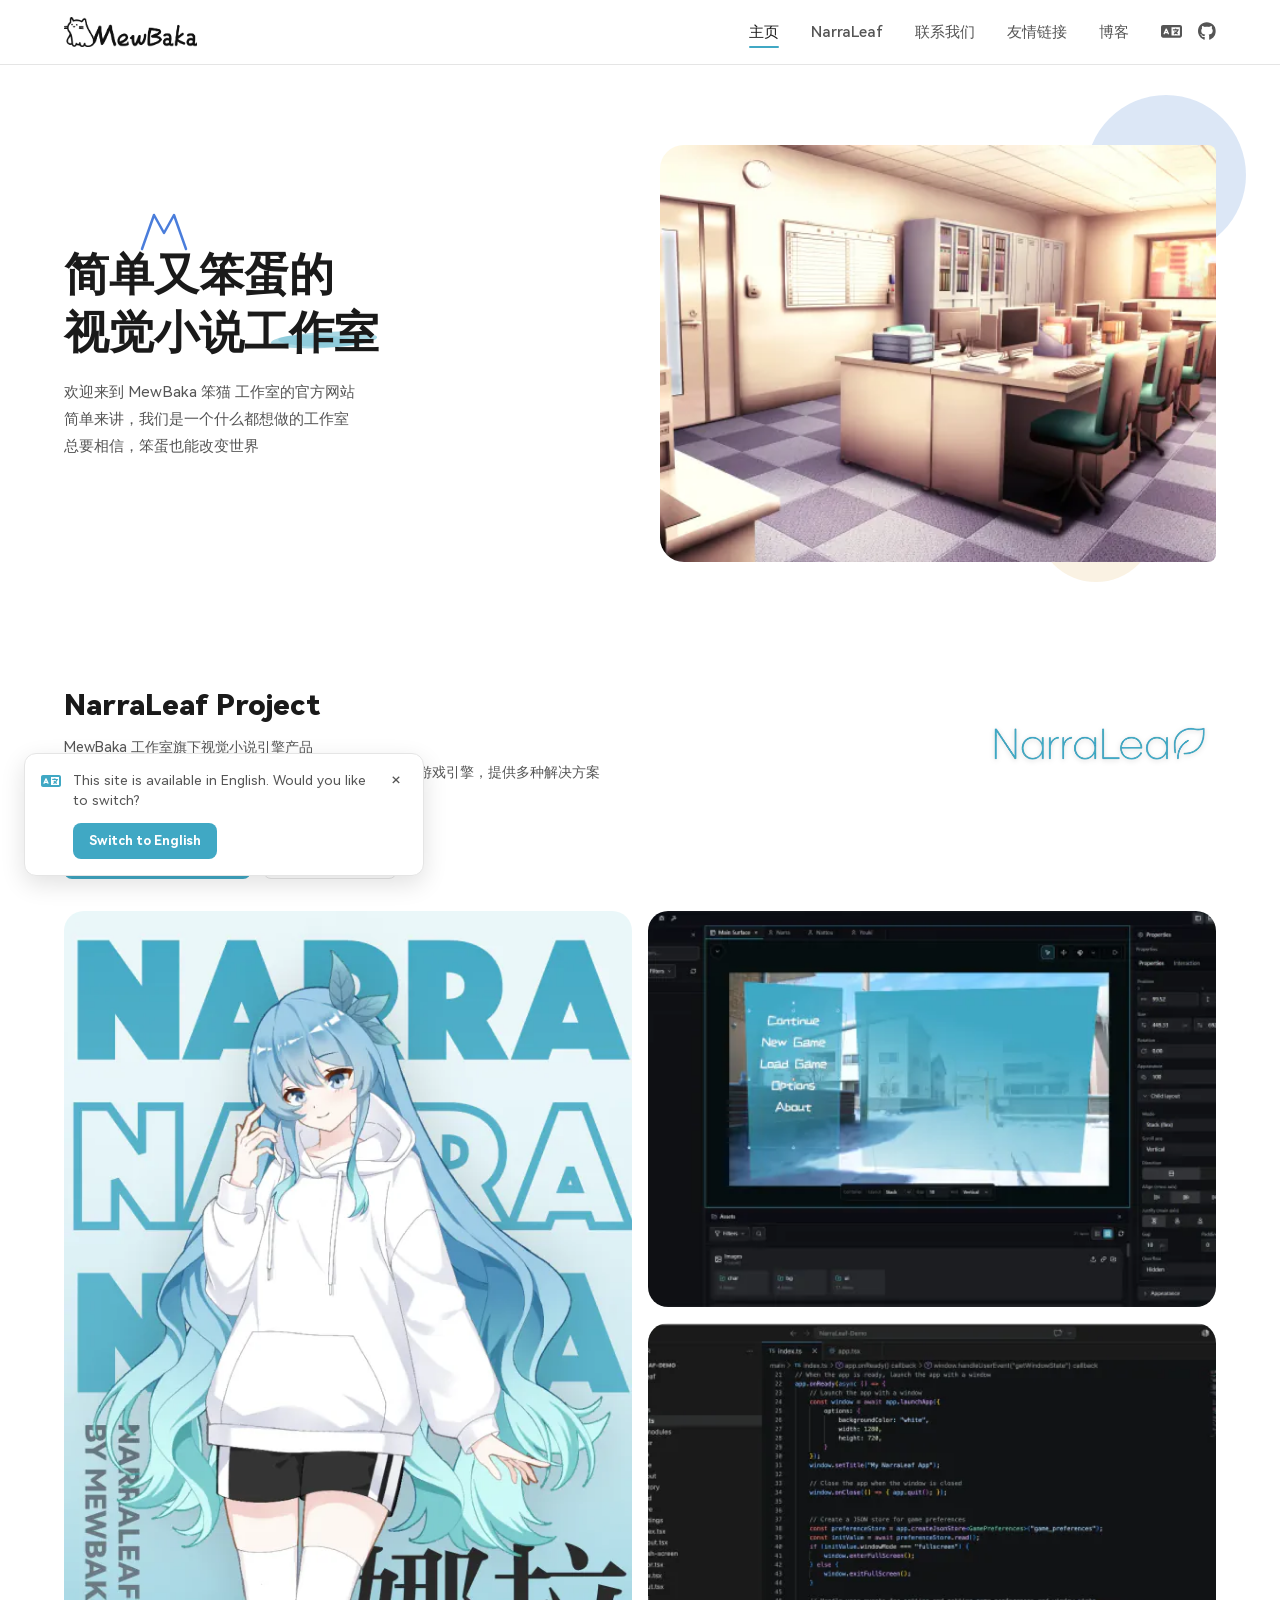
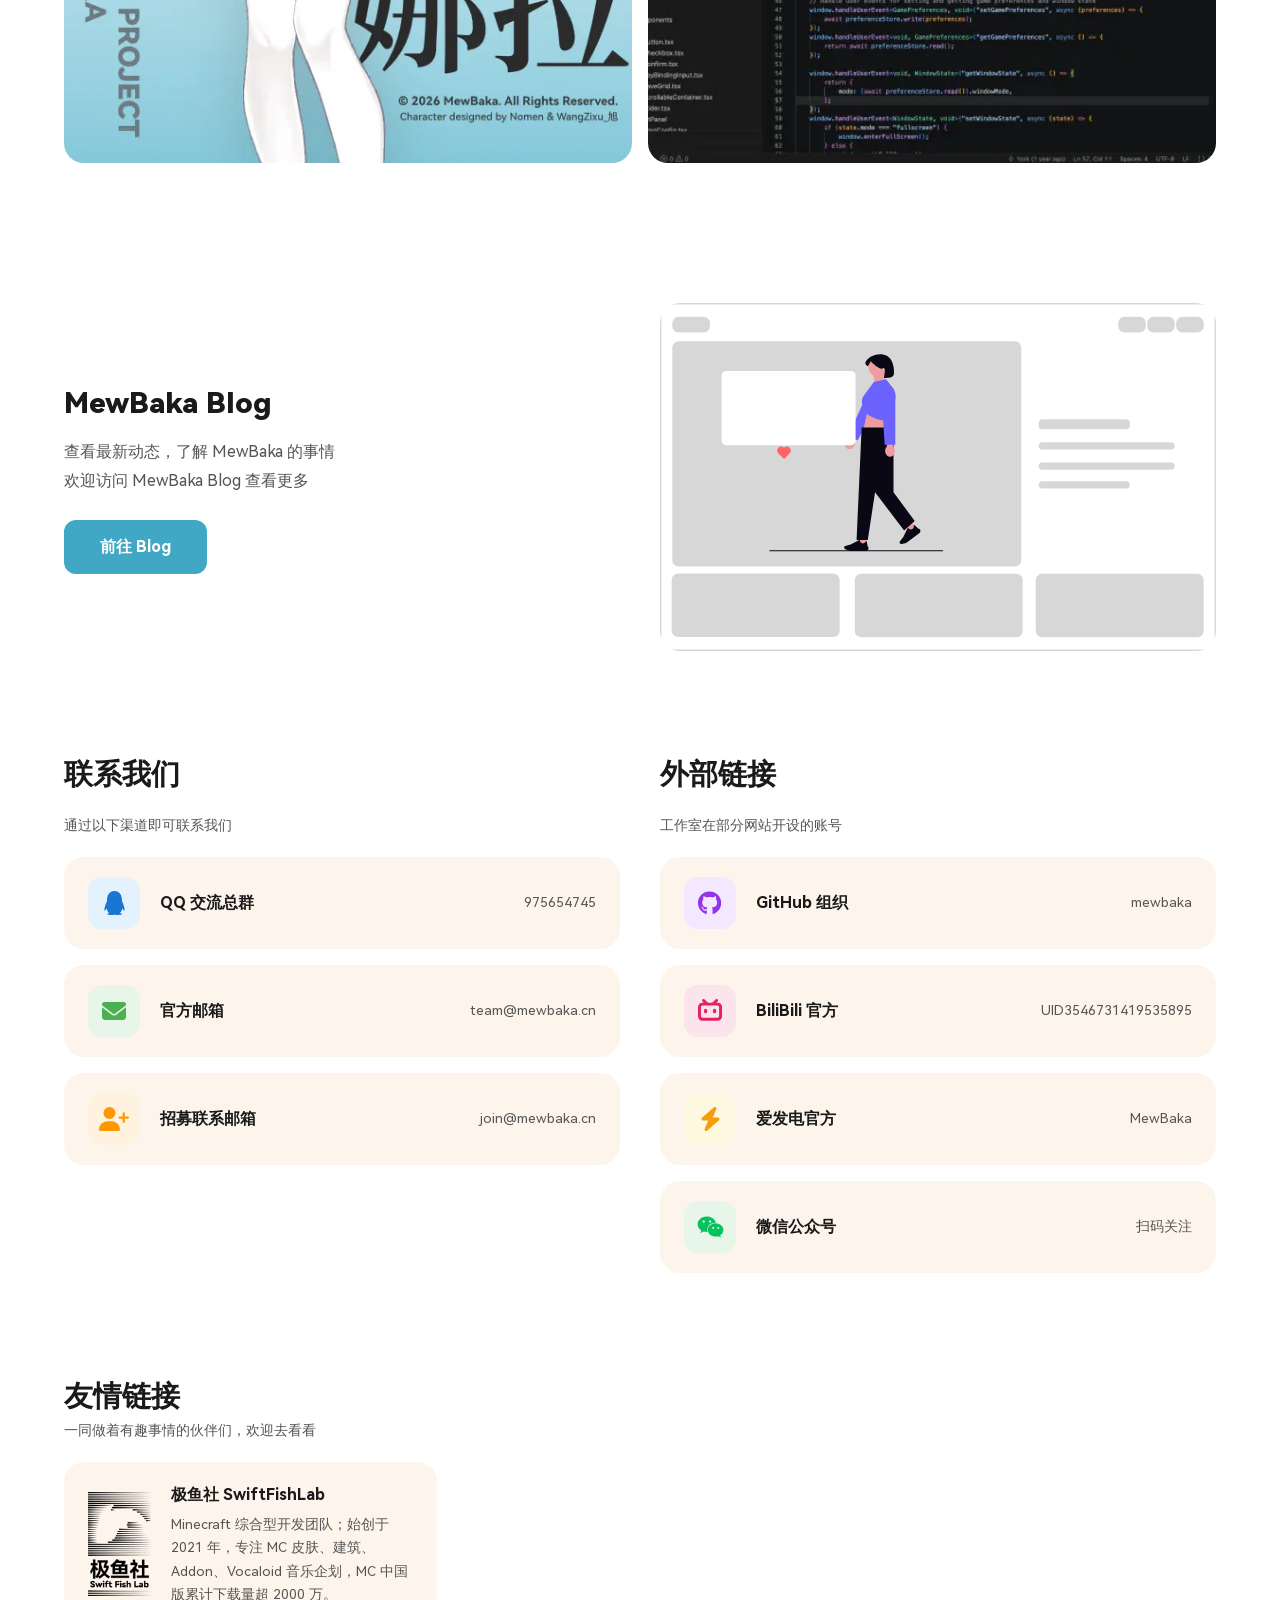
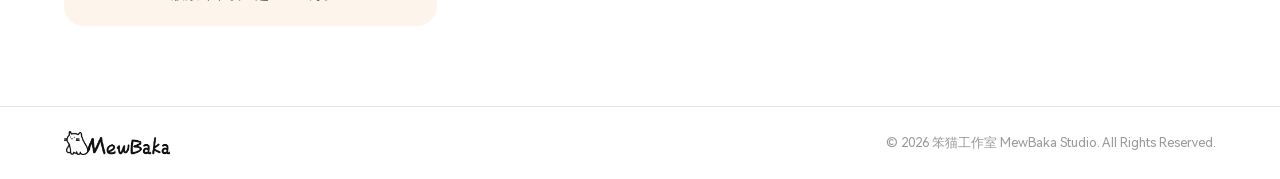
==== commit d40ad309: "Move i18n from runtime DOM rewriting to per-language URLs 三种语言各自成为一个真实 URL：/zh/ /en/ /ja/，每份都是完整的静态 " ====
--- a/index.html
+++ b/index.html
@@ -5,268 +5,64 @@
   <meta name="viewport" content="width=device-width, initial-scale=1.0" />
 
   <!-- ===================================================================
-       SEO 元数据区：全部静态定义，首页固定为简体中文。
-       任何脚本都不得在运行时修改 title / description / keywords /
-       og:* / twitter:* / canonical，否则爬虫（Googlebot、Bingbot 通常以
-       en-US 环境执行 JS）渲染后会把中文首页收录成英文描述。
-       正文的多语言切换见 assets/js/main.js，仅作用于可见文案。
+       根路径不再承载任何内容，只负责把访客送到对应语言的真实页面：
+         /zh/  简体中文（默认，也是 x-default）
+         /en/  English
+         /ja/  日本語
+       GitHub Pages 是纯静态托管，发不出 301，只能用内联 JS 跳转，
+       因此这里必须同时给出：
+         1. canonical -> /zh/     告诉搜索引擎真正该收录的是 /zh/
+         2. 页面里的三条真链接     不执行 JS 的爬虫/浏览器也能走到内容页
+       跳转只看 localStorage 里用户上次亲手选过的语言，不看 navigator.language。
+       按浏览器语言自动跳转会把 en-US 环境的爬虫送去 /en/，
+       让中文站在搜索结果里变成英文站 —— 这正是之前踩过的坑。
+       新增语言时记得同步这里的 LANGS、各页面的 hreflang 和 sitemap.xml。
        =================================================================== -->
   <title>MewBaka 笨猫</title>
   <meta name="description" content="MewBaka 笨猫工作室官方网站 - 视觉小说游戏引擎 NarraLeaf Project 开发者，致力于创造有趣的视觉小说体验" />
-  <meta name="keywords" content="MewBaka,笨猫,视觉小说,NarraLeaf,Visual Novel,游戏引擎,独立游戏" />
-  <meta name="author" content="MewBaka" />
   <meta name="robots" content="index, follow" />
   <meta name="theme-color" content="#40A8C4" />
   <meta name="color-scheme" content="light dark" />
-  <link rel="canonical" href="https://mewbaka.cn/" />
-  <!-- 站内只有 / 这一个真实页面，/en/ 与 /ja/ 并不存在，
-       故不声明 hreflang alternate（声明不存在的 URL 会被搜索引擎判为无效） -->
-  <meta property="og:type" content="website" />
-  <meta property="og:title" content="MewBaka 笨猫" />
-  <meta property="og:description" content="MewBaka 笨猫工作室官方网站 - 视觉小说游戏引擎 NarraLeaf Project 开发者" />
-  <meta property="og:url" content="https://mewbaka.cn/" />
-  <meta property="og:site_name" content="MewBaka" />
-  <meta property="og:locale" content="zh_CN" />
-  <meta name="twitter:card" content="summary" />
-  <meta name="twitter:title" content="MewBaka 笨猫" />
-  <meta name="twitter:description" content="MewBaka 笨猫工作室官方网站 - 视觉小说游戏引擎 NarraLeaf Project 开发者" />
-  <link rel="icon" href="favicon.ico" />
+  <link rel="canonical" href="https://mewbaka.cn/zh/" />
+  <link rel="alternate" hreflang="zh-CN" href="https://mewbaka.cn/zh/" />
+  <link rel="alternate" hreflang="en" href="https://mewbaka.cn/en/" />
+  <link rel="alternate" hreflang="ja" href="https://mewbaka.cn/ja/" />
+  <link rel="alternate" hreflang="x-default" href="https://mewbaka.cn/zh/" />
+  <link rel="icon" href="/favicon.ico" />
 
-  <!-- 主题完全由 CSS 的 prefers-color-scheme 决定，不需要内联脚本抢在首屏前设置，
-       因此也不存在深色模式白屏闪烁 -->
-  <link rel="preload" href="assets/fonts/harmonyos-sans-400.woff2" as="font" type="font/woff2" crossorigin />
-  <link rel="preload" href="assets/fonts/harmonyos-sans-900.woff2" as="font" type="font/woff2" crossorigin />
-  <link rel="stylesheet" href="assets/css/style.css" />
-  <script src="assets/js/main.js" defer></script>
+  <script>
+    (function () {
+      var LANGS = { 'zh-CN': '/zh/', en: '/en/', ja: '/ja/' };
+      var target = null;
+      /* 只认用户在本站主动选过并存下来的语言；没存过（含所有爬虫）一律去中文页 */
+      try { target = LANGS[localStorage.getItem('lang')] || null; } catch (e) {}
+      /* replace 而不是 assign：不留历史记录，返回键不会在这里来回弹 */
+      location.replace((target || '/zh/') + location.search + location.hash);
+    })();
+  </script>
 
-  <script type="application/ld+json" id="ldJson">
-  {
-    "@context": "https://schema.org",
-    "@type": "Organization",
-    "name": "MewBaka 笨猫",
-    "url": "https://mewbaka.cn",
-    "logo": "https://mewbaka.cn/assets/images/logo/dark.webp",
-    "description": "视觉小说游戏引擎 NarraLeaf Project 开发者",
-    "sameAs": [
-      "https://github.com/mewbaka",
-      "https://github.com/narraleaf",
-      "https://space.bilibili.com/3546731419535895",
-      "https://afdian.com/a/MewBaka"
-    ]
-  }
-  </script>
+  <style>
+    *,*::before,*::after{margin:0;padding:0;box-sizing:border-box}
+    :root{color-scheme:light dark;--text:#1a1a1a;--text-secondary:#555;--bg:#fff;--border:#e5e5e5;--primary:#40A8C4}
+    @media(prefers-color-scheme:dark){:root{--text:#e8e8e8;--text-secondary:#aaa;--bg:#111;--border:#333;--primary:#5BBDD4}}
+    body{min-height:100vh;display:flex;align-items:center;justify-content:center;padding:24px;background:var(--bg);color:var(--text);line-height:1.6;
+         font-family:-apple-system,BlinkMacSystemFont,"Segoe UI","Noto Sans SC","PingFang SC","Microsoft YaHei",sans-serif;text-align:center}
+    h1{font-size:1.5rem;font-weight:700;margin-bottom:8px}
+    p{font-size:.9rem;color:var(--text-secondary);margin-bottom:20px}
+    ul{list-style:none;display:flex;gap:8px;justify-content:center;flex-wrap:wrap}
+    a{display:block;padding:8px 18px;border:1px solid var(--border);border-radius:8px;color:var(--text);text-decoration:none;font-size:.9rem;font-weight:500}
+    a:hover{border-color:var(--primary);color:var(--primary)}
+  </style>
 </head>
 <body>
-<svg xmlns="http://www.w3.org/2000/svg" class="svg-sprite" aria-hidden="true"><symbol id="i-github" viewBox="0 0 496 512"><path d="M165.9 397.4c0 2-2.3 3.6-5.2 3.6-3.3.3-5.6-1.3-5.6-3.6 0-2 2.3-3.6 5.2-3.6 3-.3 5.6 1.3 5.6 3.6zm-31.1-4.5c-.7 2 1.3 4.3 4.3 4.9 2.6 1 5.6 0 6.2-2s-1.3-4.3-4.3-5.2c-2.6-.7-5.5.3-6.2 2.3zm44.2-1.7c-2.9.7-4.9 2.6-4.6 4.9.3 2 2.9 3.3 5.9 2.6 2.9-.7 4.9-2.6 4.6-4.6-.3-1.9-3-3.2-5.9-2.9zM244.8 8C106.1 8 0 113.3 0 252c0 110.9 69.8 205.8 169.5 239.2 12.8 2.3 17.3-5.6 17.3-12.1 0-6.2-.3-40.4-.3-61.4 0 0-70 15-84.7-29.8 0 0-11.4-29.1-27.8-36.6 0 0-22.9-15.7 1.6-15.4 0 0 24.9 2 38.6 25.8 21.9 38.6 58.6 27.5 72.9 20.9 2.3-16 8.8-27.1 16-33.7-55.9-6.2-112.3-14.3-112.3-110.5 0-27.5 7.6-41.3 23.6-58.9-2.6-6.5-11.1-33.3 2.6-67.9 20.9-6.5 69 27 69 27 20-5.6 41.5-8.5 62.8-8.5s42.8 2.9 62.8 8.5c0 0 48.1-33.6 69-27 13.7 34.7 5.2 61.4 2.6 67.9 16 17.7 25.8 31.5 25.8 58.9 0 96.5-58.9 104.2-114.8 110.5 9.2 7.9 17 22.9 17 46.4 0 33.7-.3 75.4-.3 83.6 0 6.5 4.6 14.4 17.3 12.1C428.2 457.8 496 362.9 496 252 496 113.3 383.5 8 244.8 8zM97.2 352.9c-1.3 1-1 3.3.7 5.2 1.6 1.6 3.9 2.3 5.2 1 1.3-1 1-3.3-.7-5.2-1.6-1.6-3.9-2.3-5.2-1zm-10.8-8.1c-.7 1.3.3 2.9 2.3 3.9 1.6 1 3.6.7 4.3-.7.7-1.3-.3-2.9-2.3-3.9-2-.6-3.6-.3-4.3.7zm32.4 35.6c-1.6 1.3-1 4.3 1.3 6.2 2.3 2.3 5.2 2.6 6.5 1 1.3-1.3.7-4.3-1.3-6.2-2.2-2.3-5.2-2.6-6.5-1zm-11.4-14.7c-1.6 1-1.6 3.6 0 5.9 1.6 2.3 4.3 3.3 5.6 2.3 1.6-1.3 1.6-3.9 0-6.2-1.4-2.3-4-3.3-5.6-2z"/></symbol><symbol id="i-qq" viewBox="0 0 448 512"><path d="M433.754 420.445c-11.526 1.393-44.86-52.741-44.86-52.741 0 31.345-16.136 72.247-51.051 101.786 16.842 5.192 54.843 19.167 45.803 34.421-7.316 12.343-125.51 7.881-159.632 4.037-34.122 3.844-152.316 8.306-159.632-4.037-9.045-15.25 28.918-29.214 45.783-34.415-34.92-29.539-51.059-70.445-51.059-101.792 0 0-33.334 54.134-44.859 52.741-5.37-.65-12.424-29.644 9.347-99.704 10.261-33.024 21.995-60.478 40.144-105.779C60.683 98.063 108.982.006 224 0c113.737.006 163.156 96.133 160.264 214.963 18.118 45.223 29.912 72.85 40.144 105.778 21.768 70.06 14.716 99.053 9.346 99.704z"/></symbol><symbol id="i-bilibili" viewBox="0 0 512 512"><path d="M488.6 104.1C505.3 122.2 513 143.8 511.9 169.8V372.2C511.5 398.6 502.7 420.3 485.4 437.3C468.2 454.3 446.3 463.2 419.9 464H92.02C65.57 463.2 43.81 454.2 26.74 436.8C9.682 419.4 .7667 396.5 0 368.2V169.8C.7667 143.8 9.682 122.2 26.74 104.1C43.81 87.75 65.57 78.77 92.02 78H121.4L96.05 52.19C90.3 46.46 87.42 39.19 87.42 30.4C87.42 21.6 90.3 14.34 96.05 8.603C101.8 2.868 109.1 0 117.9 0C126.7 0 134 2.868 139.8 8.603L213.1 78H301.1L375.6 8.603C381.7 2.868 389.2 0 398 0C406.8 0 414.1 2.868 419.9 8.603C425.6 14.34 428.5 21.6 428.5 30.4C428.5 39.19 425.6 46.46 419.9 52.19L394.6 78L423.9 78C450.3 78.77 471.9 87.75 488.6 104.1H488.6zM449.8 173.8C449.4 164.2 446.1 156.4 439.1 150.3C433.9 144.2 425.1 140.9 416.4 140.5H96.05C86.46 140.9 78.6 144.2 72.47 150.3C66.33 156.4 63.07 164.2 62.69 173.8V368.2C62.69 377.4 65.95 385.2 72.47 391.7C78.99 398.2 86.85 401.5 96.05 401.5H416.4C425.6 401.5 433.4 398.2 439.7 391.7C446 385.2 449.4 377.4 449.8 368.2L449.8 173.8zM185.5 216.5C191.8 222.8 195.2 230.6 195.6 239.7V273C195.2 282.2 191.9 289.9 185.8 296.2C179.6 302.5 171.8 305.7 162.2 305.7C152.6 305.7 144.7 302.5 138.6 296.2C132.5 289.9 129.2 282.2 128.8 273V239.7C129.2 230.6 132.6 222.8 138.9 216.5C145.2 210.2 152.1 206.9 162.2 206.5C171.4 206.9 179.2 210.2 185.5 216.5H185.5zM377 216.5C383.3 222.8 386.7 230.6 387.1 239.7V273C386.7 282.2 383.4 289.9 377.3 296.2C371.2 302.5 363.3 305.7 353.7 305.7C344.1 305.7 336.3 302.5 330.1 296.2C323.1 289.9 320.7 282.2 320.4 273V239.7C320.7 230.6 324.1 222.8 330.4 216.5C336.7 210.2 344.5 206.9 353.7 206.5C362.9 206.9 370.7 210.2 377 216.5H377z"/></symbol><symbol id="i-weixin" viewBox="0 0 576 512"><path d="M385.2 167.6c6.4 0 12.6.3 18.8 1.1C387.4 90.3 303.3 32 207.7 32 100.5 32 13 104.8 13 197.4c0 53.4 29.3 97.5 77.9 131.6l-19.3 58.6 68-34.1c24.4 4.8 43.8 9.7 68.2 9.7 6.2 0 12.1-.3 18.3-.8-4-12.9-6.2-26.6-6.2-40.8-.1-84.9 72.9-154 165.3-154zm-104.5-52.9c14.5 0 24.2 9.7 24.2 24.4 0 14.5-9.7 24.2-24.2 24.2-14.8 0-29.3-9.7-29.3-24.2.1-14.7 14.6-24.4 29.3-24.4zm-136.4 48.6c-14.5 0-29.3-9.7-29.3-24.2 0-14.8 14.8-24.4 29.3-24.4 14.8 0 24.4 9.7 24.4 24.4 0 14.6-9.6 24.2-24.4 24.2zM563 319.4c0-77.9-77.9-141.3-165.4-141.3-92.7 0-165.4 63.4-165.4 141.3S305 460.7 397.6 460.7c19.3 0 38.9-5.1 58.6-9.9l53.4 29.3-14.8-48.6C534 402.1 563 363.2 563 319.4zm-219.1-24.5c-9.7 0-19.3-9.7-19.3-19.6 0-9.7 9.7-19.3 19.3-19.3 14.8 0 24.4 9.7 24.4 19.3 0 10-9.7 19.6-24.4 19.6zm107.1 0c-9.7 0-19.3-9.7-19.3-19.6 0-9.7 9.7-19.3 19.3-19.3 14.5 0 24.4 9.7 24.4 19.3.1 10-9.9 19.6-24.4 19.6z"/></symbol><symbol id="i-language" viewBox="0 0 640 512"><path d="M0 128C0 92.7 28.7 64 64 64H256h48 16H576c35.3 0 64 28.7 64 64V384c0 35.3-28.7 64-64 64H320 304 256 64c-35.3 0-64-28.7-64-64V128zm320 0V384H576V128H320zM178.3 175.9c-3.2-7.2-10.4-11.9-18.3-11.9s-15.1 4.7-18.3 11.9l-64 144c-4.5 10.1 .1 21.9 10.2 26.4s21.9-.1 26.4-10.2l8.9-20.1h73.6l8.9 20.1c4.5 10.1 16.3 14.6 26.4 10.2s14.6-16.3 10.2-26.4l-64-144zM160 233.2L179 276H141l19-42.8zM448 164c11 0 20 9 20 20v4h44 16c11 0 20 9 20 20s-9 20-20 20h-2l-1.6 4.5c-8.9 24.4-22.4 46.6-39.6 65.4c.9 .6 1.8 1.1 2.7 1.6l18.9 11.3c9.5 5.7 12.5 18 6.9 27.4s-18 12.5-27.4 6.9l-18.9-11.3c-4.5-2.7-8.8-5.5-13.1-8.5c-10.6 7.5-21.9 14-34 19.4l-3.6 1.6c-10.1 4.5-21.9-.1-26.4-10.2s.1-21.9 10.2-26.4l3.6-1.6c6.4-2.9 12.6-6.1 18.5-9.8l-12.2-12.2c-7.8-7.8-7.8-20.5 0-28.3s20.5-7.8 28.3 0l14.6 14.6 .5 .5c12.4-13.1 22.5-28.3 29.8-45H448 376c-11 0-20-9-20-20s9-20 20-20h52v-4c0-11 9-20 20-20z"/></symbol><symbol id="i-envelope" viewBox="0 0 512 512"><path d="M48 64C21.5 64 0 85.5 0 112c0 15.1 7.1 29.3 19.2 38.4L236.8 313.6c11.4 8.5 27 8.5 38.4 0L492.8 150.4c12.1-9.1 19.2-23.3 19.2-38.4c0-26.5-21.5-48-48-48H48zM0 176V384c0 35.3 28.7 64 64 64H448c35.3 0 64-28.7 64-64V176L294.4 339.2c-22.8 17.1-54 17.1-76.8 0L0 176z"/></symbol><symbol id="i-user-plus" viewBox="0 0 640 512"><path d="M96 128a128 128 0 1 1 256 0A128 128 0 1 1 96 128zM0 482.3C0 383.8 79.8 304 178.3 304h91.4C368.2 304 448 383.8 448 482.3c0 16.4-13.3 29.7-29.7 29.7H29.7C13.3 512 0 498.7 0 482.3zM504 312V248H440c-13.3 0-24-10.7-24-24s10.7-24 24-24h64V136c0-13.3 10.7-24 24-24s24 10.7 24 24v64h64c13.3 0 24 10.7 24 24s-10.7 24-24 24H552v64c0 13.3-10.7 24-24 24s-24-10.7-24-24z"/></symbol><symbol id="i-bolt" viewBox="0 0 448 512"><path d="M349.4 44.6c5.9-13.7 1.5-29.7-10.6-38.5s-28.6-8-39.9 1.8l-256 224c-10 8.8-13.6 22.9-8.9 35.3S50.7 288 64 288H175.5L98.6 467.4c-5.9 13.7-1.5 29.7 10.6 38.5s28.6 8 39.9-1.8l256-224c10-8.8 13.6-22.9 8.9-35.3s-16.6-20.7-30-20.7H272.5L349.4 44.6z"/></symbol><symbol id="i-arrow-up" viewBox="0 0 384 512"><path d="M214.6 41.4c-12.5-12.5-32.8-12.5-45.3 0l-160 160c-12.5 12.5-12.5 32.8 0 45.3s32.8 12.5 45.3 0L160 141.2V448c0 17.7 14.3 32 32 32s32-14.3 32-32V141.2L329.4 246.6c12.5 12.5 32.8 12.5 45.3 0s12.5-32.8 0-45.3l-160-160z"/></symbol></svg>
-
-<a href="#main" class="skip-link" data-i18n="skipLink">跳转到内容</a>
-
-<header>
-  <div class="container header-inner">
-    <a href="/" class="logo">
-      <img class="logo-img light-logo" src="assets/images/logo/dark.webp" width="1474" height="333" alt="MewBaka Logo" />
-      <img class="logo-img dark-logo" src="assets/images/logo/light.webp" width="1474" height="333" alt="MewBaka Logo" />
-    </a>
-    <div class="header-right">
-      <div class="nav-links" id="navLinks">
-        <a href="#hero" class="active" data-i18n="navHome">主页</a>
-        <a href="#narraleaf" data-i18n="navNarraLeaf">NarraLeaf</a>
-        <a href="#contact" data-i18n="navContact">联系我们</a>
-        <a href="#friends" data-i18n="navFriends">友情链接</a>
-        <a href="https://blog.mewbaka.cn" target="_blank" rel="noopener noreferrer" data-i18n="navBlog">博客</a>
-        <div class="nav-actions">
-          <div class="lang-wrapper">
-            <button class="lang-toggle" id="langToggle" data-i18n-aria="langLabel" aria-label="切换语言"><svg class="icon icon-w125" aria-hidden="true"><use href="#i-language"/></svg></button>
-            <div class="lang-dropdown" id="langDropdown">
-              <button data-lang="zh-CN" class="lang-option active">中文</button>
-              <button data-lang="en" class="lang-option">English</button>
-              <button data-lang="ja" class="lang-option">日本語</button>
-            </div>
-          </div>
-          <a href="https://github.com/mewbaka" target="_blank" rel="noopener noreferrer" class="nav-icon" aria-label="GitHub"><svg class="icon icon-w97" aria-hidden="true"><use href="#i-github"/></svg></a>
-        </div>
-      </div>
-      <button class="hamburger" id="hamburger" data-i18n-aria="menuLabel" aria-label="菜单">
-        <span></span><span></span><span></span>
-      </button>
-    </div>
-  </div>
-</header>
-
-<main id="main">
-
-<section class="hero" id="hero">
-  <div class="container">
-    <div class="hero-grid">
-      <div class="hero-text">
-        <h1 class="doodle" data-i18n="heroTitle">简单又笨蛋的<br/>视觉小说工作室</h1>
-        <div class="doodle-deco">
-          <span class="deco-zigzag"></span>
-        </div>
-        <p data-i18n="heroDesc">欢迎来到 MewBaka 笨猫 工作室的官方网站<br/>简单来讲，我们是一个什么都想做的工作室<br/>总要相信，笨蛋也能改变世界</p>
-      </div>
-      <div class="hero-image">
-        <div class="hero-blob-blue"></div>
-        <div class="hero-blob-beige"></div>
-        <img src="assets/images/banner-960.webp"
-             srcset="assets/images/banner-640.webp 640w, assets/images/banner-960.webp 960w, assets/images/banner-1280.webp 1280w"
-             sizes="(max-width: 480px) calc(100vw - 24px), (max-width: 768px) calc(100vw - 48px), (max-width: 1200px) calc((100vw - 88px) / 2), 556px"
-             width="1280" height="720" alt="MewBaka 工作室" fetchpriority="high" decoding="async" />
-      </div>
-    </div>
-  </div>
-</section>
-
-<section class="narraleaf" id="narraleaf">
-  <div class="container">
-    <div class="section-header">
-      <div class="section-header-text">
-        <h2>NarraLeaf Project</h2>
-        <p data-i18n="narraleafDesc">MewBaka 工作室旗下视觉小说引擎产品<br>NarraLeaf Project 是一款现代视觉小说（Visual Novel）游戏引擎，提供多种解决方案<br/>从灵活集成到一体化开发，帮助释放你的创造力</p>
-      </div>
-      <img src="assets/images/narraleaf/logo-464.webp" width="460" height="127" alt="NarraLeaf Logo" class="narraleaf-logo" decoding="async" />
-    </div>
-    <div class="btn-group">
-      <a href="https://github.com/narraleaf" target="_blank" rel="noopener noreferrer" class="btn btn-primary" data-i18n="narraleafGitBtn"><svg class="icon icon-w97" aria-hidden="true"><use href="#i-github"/></svg> 前往 GitHub 组织</a>
-      <a href="https://narraleaf.com" target="_blank" rel="noopener noreferrer" class="btn btn-outline" data-i18n="narraleafSiteBtn">前往官方网站</a>
-    </div>
-    <div class="narraleaf-grid">
-      <div class="img-large">
-        <img src="assets/images/narraleaf/img1-900.webp"
-             srcset="assets/images/narraleaf/img1-600.webp 600w, assets/images/narraleaf/img1-900.webp 900w, assets/images/narraleaf/img1-1200.webp 1200w"
-             sizes="(max-width: 480px) calc(100vw - 24px), (max-width: 768px) calc(100vw - 48px), (max-width: 1200px) calc((100vw - 64px) / 2), 568px"
-             width="1200" height="1800" alt="NarraLeaf 角色" loading="lazy" decoding="async" />
-      </div>
-      <div class="img-small">
-        <img src="assets/images/narraleaf/img2-900.webp"
-             srcset="assets/images/narraleaf/img2-600.webp 600w, assets/images/narraleaf/img2-900.webp 900w, assets/images/narraleaf/img2-1200.webp 1200w"
-             sizes="(max-width: 480px) calc(100vw - 24px), (max-width: 768px) calc(100vw - 48px), (max-width: 1200px) calc((100vw - 64px) / 2), 568px"
-             width="1200" height="672" alt="NarraLeaf 编辑器" loading="lazy" decoding="async" />
-      </div>
-      <div class="img-small">
-        <img src="assets/images/narraleaf/img3-900.webp"
-             srcset="assets/images/narraleaf/img3-600.webp 600w, assets/images/narraleaf/img3-900.webp 900w, assets/images/narraleaf/img3-1200.webp 1200w"
-             sizes="(max-width: 480px) calc(100vw - 24px), (max-width: 768px) calc(100vw - 48px), (max-width: 1200px) calc((100vw - 64px) / 2), 568px"
-             width="1200" height="764" alt="NarraLeaf Studio" loading="lazy" decoding="async" />
-      </div>
-    </div>
-  </div>
-</section>
-
-<section class="blog" id="blog">
-  <div class="container">
-    <div class="blog-grid">
-      <div class="blog-text">
-        <h2>MewBaka Blog</h2>
-        <p class="blog-desc" data-i18n="blogDesc">查看最新动态，了解 MewBaka 的事情<br/>欢迎访问 MewBaka Blog 查看更多</p>
-        <a href="https://blog.mewbaka.cn" target="_blank" rel="noopener noreferrer" class="btn btn-primary blog-btn" data-i18n="blogBtn">前往 Blog</a>
-      </div>
-      <div class="blog-image">
-        <img src="assets/images/blog.svg" width="793" height="498" alt="MewBaka Blog" loading="lazy" decoding="async" />
-      </div>
-    </div>
-  </div>
-</section>
-
-<section class="contact-social" id="contact">
-  <div class="container">
-    <div class="cs-grid">
-      <div class="cs-column">
-        <h2 class="cs-heading" data-i18n="contactTitle">联系我们</h2>
-        <p class="cs-sub" data-i18n="contactSub">通过以下渠道即可联系我们</p>
-        <a href="https://qm.qq.com/q/kIqDMi6DTy" target="_blank" rel="noopener noreferrer" class="cs-card">
-          <div class="cs-icon qq"><svg class="icon icon-w88" aria-hidden="true"><use href="#i-qq"/></svg></div>
-          <div class="cs-info">
-            <span class="cs-name" data-i18n="qqName">QQ 交流总群</span>
-            <span class="cs-detail">975654745</span>
-          </div>
-        </a>
-        <a href="mailto:team@mewbaka.cn" class="cs-card">
-          <div class="cs-icon email"><svg class="icon" aria-hidden="true"><use href="#i-envelope"/></svg></div>
-          <div class="cs-info">
-            <span class="cs-name" data-i18n="emailName">官方邮箱</span>
-            <span class="cs-detail">team@mewbaka.cn</span>
-          </div>
-        </a>
-        <a href="mailto:join@mewbaka.cn" class="cs-card">
-          <div class="cs-icon recruit"><svg class="icon icon-w125" aria-hidden="true"><use href="#i-user-plus"/></svg></div>
-          <div class="cs-info">
-            <span class="cs-name" data-i18n="recruitName">招募联系邮箱</span>
-            <span class="cs-detail">join@mewbaka.cn</span>
-          </div>
-        </a>
-      </div>
-      <div class="cs-column">
-        <h2 class="cs-heading" data-i18n="externalTitle">外部链接</h2>
-        <p class="cs-sub" data-i18n="externalSub">工作室在部分网站开设的账号</p>
-        <a href="https://github.com/mewbaka" target="_blank" rel="noopener noreferrer" class="cs-card">
-          <div class="cs-icon github"><svg class="icon icon-w97" aria-hidden="true"><use href="#i-github"/></svg></div>
-          <div class="cs-info">
-            <span class="cs-name" data-i18n="githubName">GitHub 组织</span>
-            <span class="cs-detail">mewbaka</span>
-          </div>
-        </a>
-        <a href="https://space.bilibili.com/3546731419535895" target="_blank" rel="noopener noreferrer" class="cs-card">
-          <div class="cs-icon bilibili"><svg class="icon" aria-hidden="true"><use href="#i-bilibili"/></svg></div>
-          <div class="cs-info">
-            <span class="cs-name" data-i18n="biliName">BiliBili 官方</span>
-            <span class="cs-detail">UID3546731419535895</span>
-          </div>
-        </a>
-        <a href="https://afdian.com/a/MewBaka" target="_blank" rel="noopener noreferrer" class="cs-card">
-          <div class="cs-icon afdian"><svg class="icon icon-w88" aria-hidden="true"><use href="#i-bolt"/></svg></div>
-          <div class="cs-info">
-            <span class="cs-name" data-i18n="afdianName">爱发电官方</span>
-            <span class="cs-detail">MewBaka</span>
-          </div>
-        </a>
-        <div class="cs-card wechat-card" id="wechatCard">
-          <div class="cs-icon wechat"><svg class="icon icon-w113" aria-hidden="true"><use href="#i-weixin"/></svg></div>
-          <div class="cs-info">
-            <span class="cs-name" data-i18n="wechatName">微信公众号</span>
-            <span class="cs-detail" data-i18n="wechatSub">扫码关注</span>
-          </div>
-          <div class="wechat-popup" id="wechatPopup">
-            <img src="assets/images/wechat-560.webp"
-                 srcset="assets/images/wechat-560.webp 560w, assets/images/wechat-1120.webp 1120w"
-                 sizes="(max-width: 480px) calc(100vw - 24px), (max-width: 768px) calc(100vw - 48px), (max-width: 1200px) calc((100vw - 88px) / 2), 556px"
-                 width="1120" height="358" alt="微信搜一搜 MewBaka笨猫" loading="lazy" decoding="async" />
-          </div>
-        </div>
-      </div>
-    </div>
-  </div>
-</section>
-
-<section class="friends" id="friends">
-  <div class="container">
-    <h2 class="friends-heading" data-i18n="friendsTitle">友情链接</h2>
-    <p class="friends-sub" data-i18n="friendsSub">一同做着有趣事情的伙伴们，欢迎去看看</p>
-    <div class="friends-grid">
-      <a href="https://swiftfishlab.cn/" target="_blank" rel="noopener noreferrer" class="friend-card">
-        <img class="friend-logo" src="assets/images/friends/swiftfishlab.webp" width="192" height="316" alt="极鱼社 SwiftFishLab Logo" loading="lazy" decoding="async" />
-        <div class="friend-info">
-          <span class="friend-name">极鱼社 SwiftFishLab</span>
-          <span class="friend-desc" data-i18n="friendSflDesc">Minecraft 综合型开发团队；始创于 2021 年，专注 MC 皮肤、建筑、Addon、Vocaloid 音乐企划，MC 中国版累计下载量超 2000 万。</span>
-        </div>
-      </a>
-    </div>
-  </div>
-</section>
-
-<button class="back-to-top" id="backToTop" data-i18n-aria="backTop" aria-label="回到顶部"><svg class="icon icon-w75" aria-hidden="true"><use href="#i-arrow-up"/></svg></button>
-
-</main>
-
-<footer>
-  <div class="container footer-inner">
-    <div class="footer-logo">
-      <img class="light-logo" src="assets/images/logo/dark.webp" width="1474" height="333" alt="MewBaka Logo" decoding="async" />
-      <img class="dark-logo" src="assets/images/logo/light.webp" width="1474" height="333" alt="MewBaka Logo" decoding="async" />
-    </div>
-    <div class="footer-copy" data-i18n="footerCopy">&copy; 2026 笨猫工作室 MewBaka Studio. All Rights Reserved.</div>
-  </div>
-</footer>
-
+  <main>
+    <h1>MewBaka 笨猫</h1>
+    <p lang="zh-CN">正在前往中文版…</p>
+    <ul>
+      <li><a href="/zh/" hreflang="zh-CN" lang="zh-CN">中文</a></li>
+      <li><a href="/en/" hreflang="en" lang="en">English</a></li>
+      <li><a href="/ja/" hreflang="ja" lang="ja">日本語</a></li>
+    </ul>
+  </main>
 </body>
 </html>
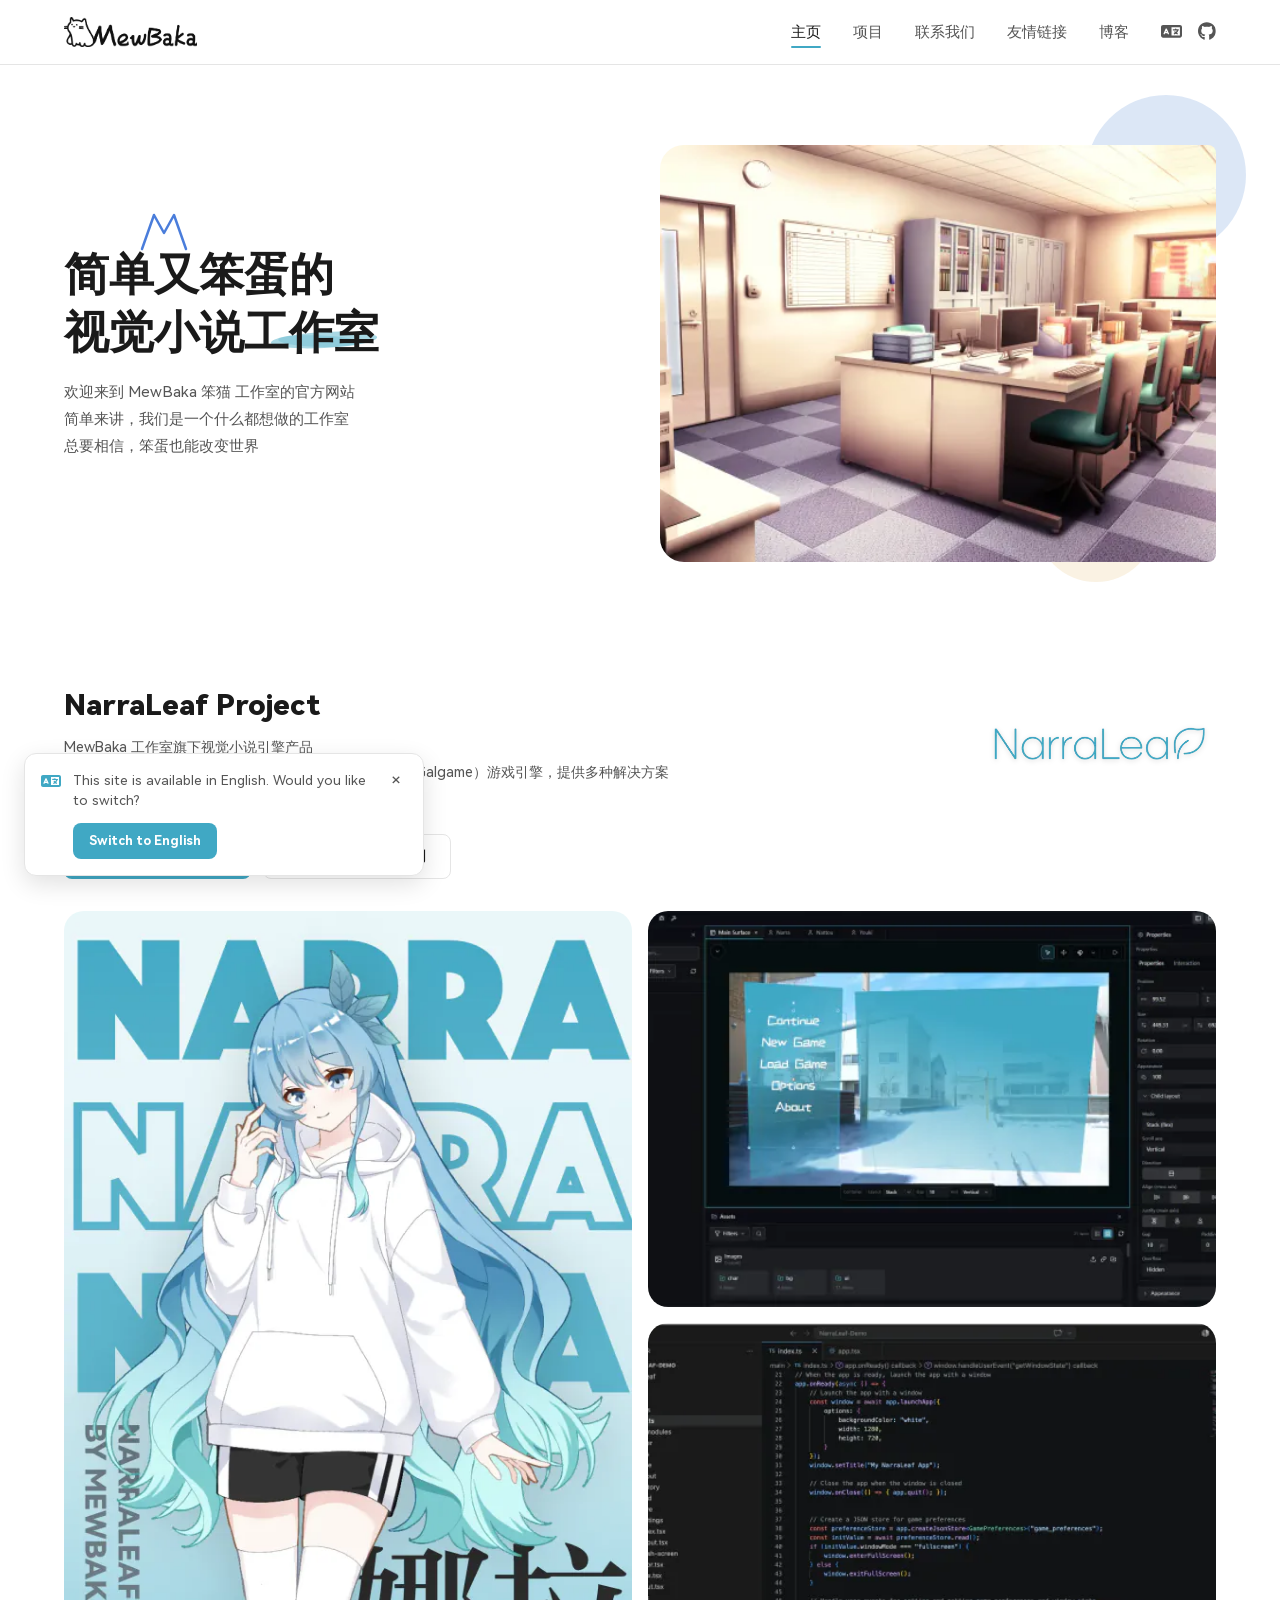
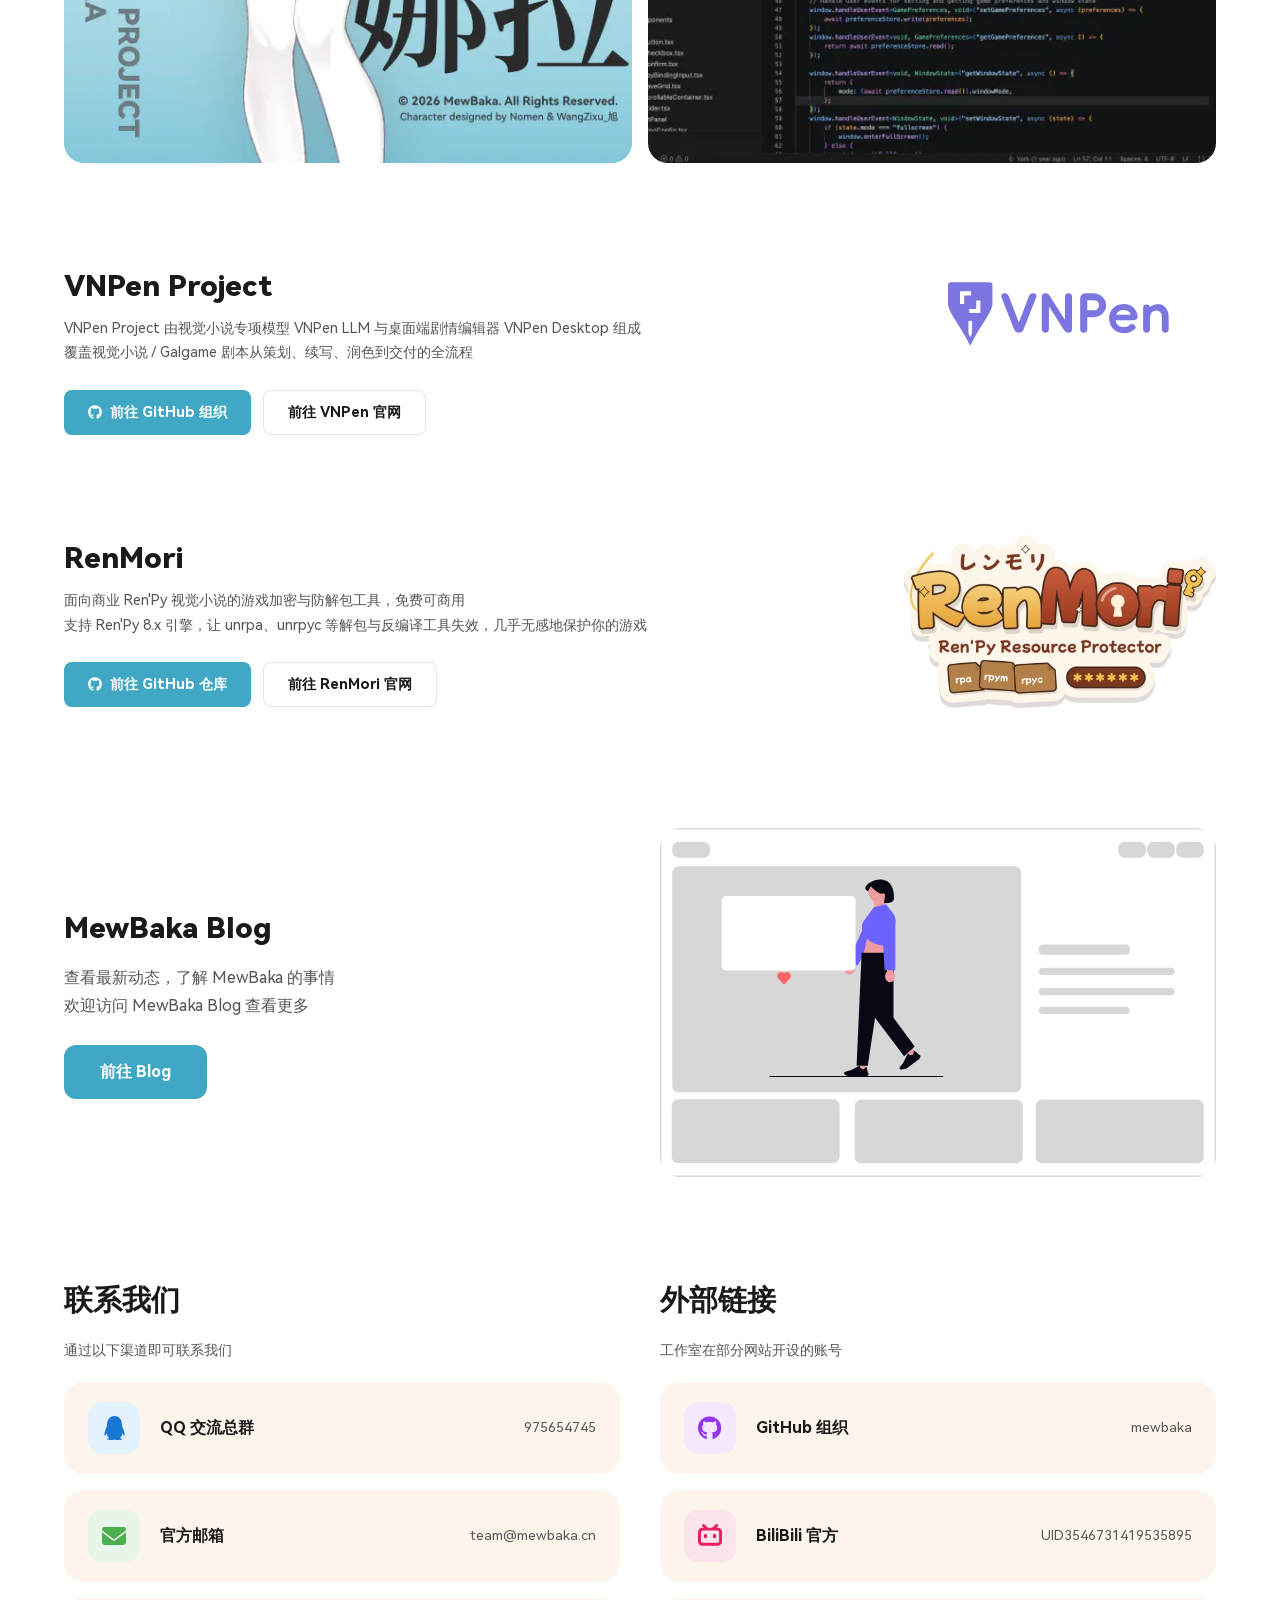
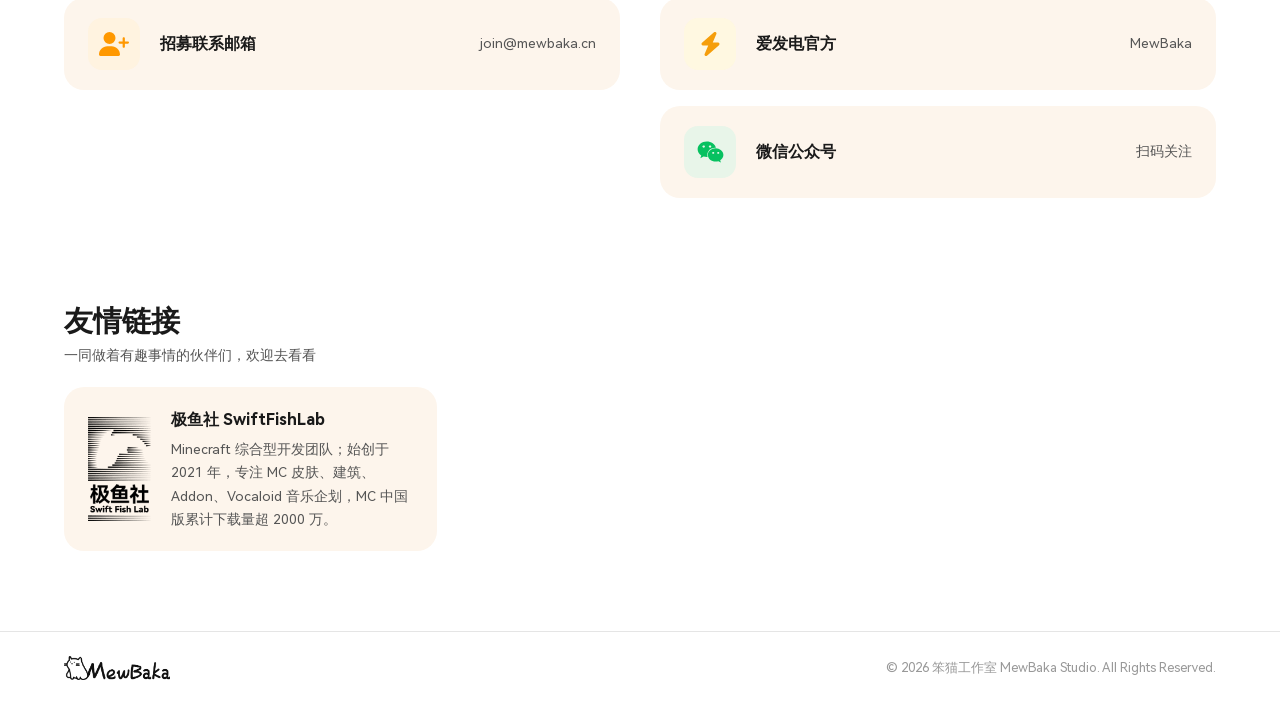
==== commit a4170b3e: "Improve SEO metadata, keywords and share image" ====
--- a/index.html
+++ b/index.html
@@ -5,40 +5,35 @@
   <meta name="viewport" content="width=device-width, initial-scale=1.0" />
 
   <!-- ===================================================================
-       根路径不再承载任何内容，只负责把访客送到对应语言的真实页面：
-         /zh/  简体中文（默认，也是 x-default）
-         /en/  English
-         /ja/  日本語
-       GitHub Pages 是纯静态托管，发不出 301，只能用内联 JS 跳转，
-       因此这里必须同时给出：
-         1. canonical -> /zh/     告诉搜索引擎真正该收录的是 /zh/
-         2. 页面里的三条真链接     不执行 JS 的爬虫/浏览器也能走到内容页
-       跳转只看 localStorage 里用户上次亲手选过的语言，不看 navigator.language。
-       按浏览器语言自动跳转会把 en-US 环境的爬虫送去 /en/，
-       让中文站在搜索结果里变成英文站 —— 这正是之前踩过的坑。
-       新增语言时记得同步这里的 LANGS、各页面的 hreflang 和 sitemap.xml。
+       正常情况下这个文件永远不会被送出去：vercel.json 里
+       `/` -> `/zh/` 的 308 在读文件系统之前就先跳走了。
+       它只是兜底 —— 万一 vercel.json 丢了或换了托管（仓库里还留着
+       GitHub Pages 时代的 CNAME），站点根路径也不至于直接 404。
+
+       所以这里的行为要和那条 308 保持一致：一律去 /zh/，不看
+       localStorage，也不看 navigator.language。按浏览器语言自动跳转
+       会把 en-US 环境的爬虫送去 /en/，让中文站在搜索结果里变成英文站
+       —— 这正是之前踩过的坑。
+
+       三条真链接是给不执行 JS 的客户端用的；canonical 指向 /zh/，
+       告诉搜索引擎真正该收录的是那个 URL，不是这里。
+       新增语言时记得同步 vercel.json、各页面的 hreflang 和 sitemap.xml。
        =================================================================== -->
-  <title>MewBaka 笨猫</title>
-  <meta name="description" content="MewBaka 笨猫工作室官方网站 - 视觉小说游戏引擎 NarraLeaf Project 开发者，致力于创造有趣的视觉小说体验" />
+  <title>MewBaka 笨猫工作室 - 视觉小说 / Galgame 引擎与开发工具</title>
+  <meta name="description" content="MewBaka 笨猫工作室官方网站。我们开发视觉小说（Galgame / AVG）创作工具：现代视觉小说引擎 NarraLeaf Project、AI 剧本模型与编辑器 VNPen、免费可商用的 Ren'Py 游戏加密与防解包工具 RenMori。" />
   <meta name="robots" content="index, follow" />
   <meta name="theme-color" content="#40A8C4" />
   <meta name="color-scheme" content="light dark" />
-  <link rel="canonical" href="https://mewbaka.cn/zh/" />
-  <link rel="alternate" hreflang="zh-CN" href="https://mewbaka.cn/zh/" />
-  <link rel="alternate" hreflang="en" href="https://mewbaka.cn/en/" />
-  <link rel="alternate" hreflang="ja" href="https://mewbaka.cn/ja/" />
-  <link rel="alternate" hreflang="x-default" href="https://mewbaka.cn/zh/" />
+  <link rel="canonical" href="https://www.mewbaka.cn/zh/" />
+  <link rel="alternate" hreflang="zh-CN" href="https://www.mewbaka.cn/zh/" />
+  <link rel="alternate" hreflang="en" href="https://www.mewbaka.cn/en/" />
+  <link rel="alternate" hreflang="ja" href="https://www.mewbaka.cn/ja/" />
+  <link rel="alternate" hreflang="x-default" href="https://www.mewbaka.cn/zh/" />
   <link rel="icon" href="/favicon.ico" />
 
   <script>
-    (function () {
-      var LANGS = { 'zh-CN': '/zh/', en: '/en/', ja: '/ja/' };
-      var target = null;
-      /* 只认用户在本站主动选过并存下来的语言；没存过（含所有爬虫）一律去中文页 */
-      try { target = LANGS[localStorage.getItem('lang')] || null; } catch (e) {}
-      /* replace 而不是 assign：不留历史记录，返回键不会在这里来回弹 */
-      location.replace((target || '/zh/') + location.search + location.hash);
-    })();
+    /* replace 而不是 assign：不留历史记录，返回键不会在这里来回弹 */
+    location.replace('/zh/' + location.search + location.hash);
   </script>
 
   <style>
